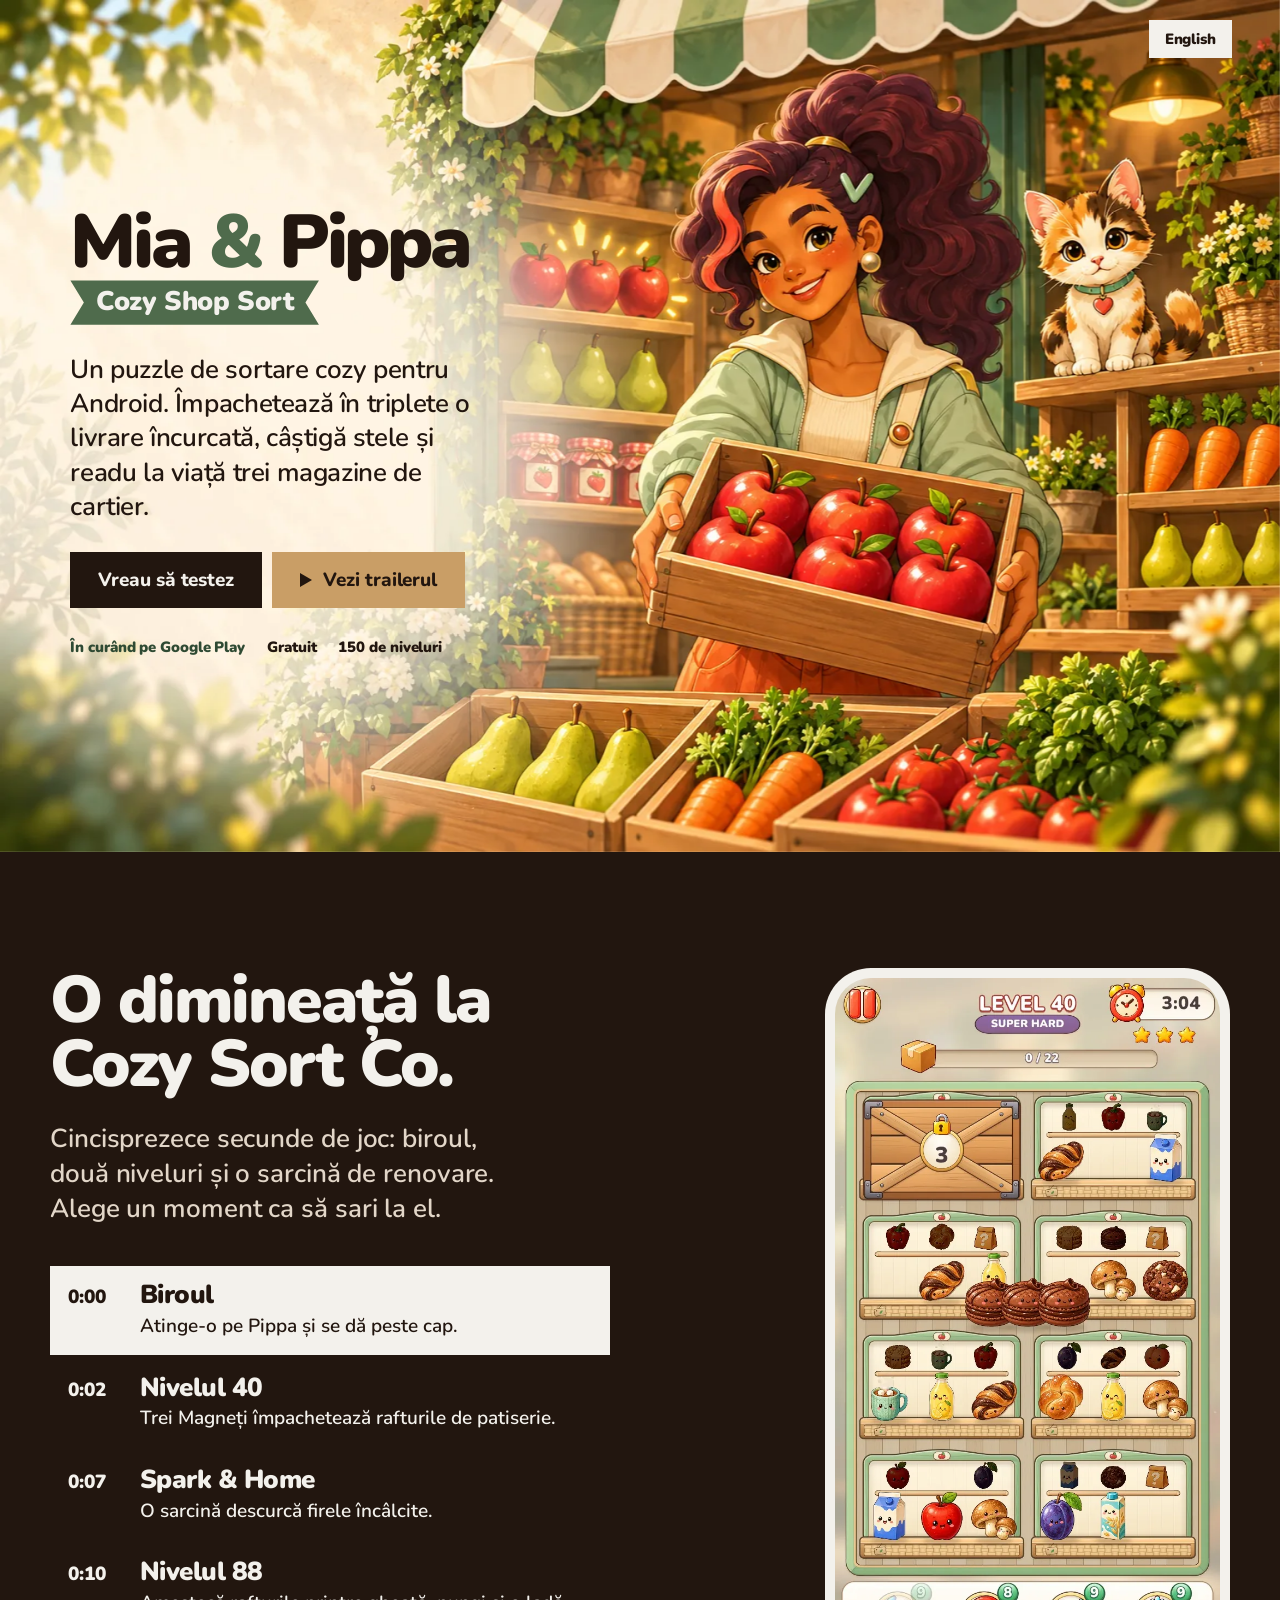
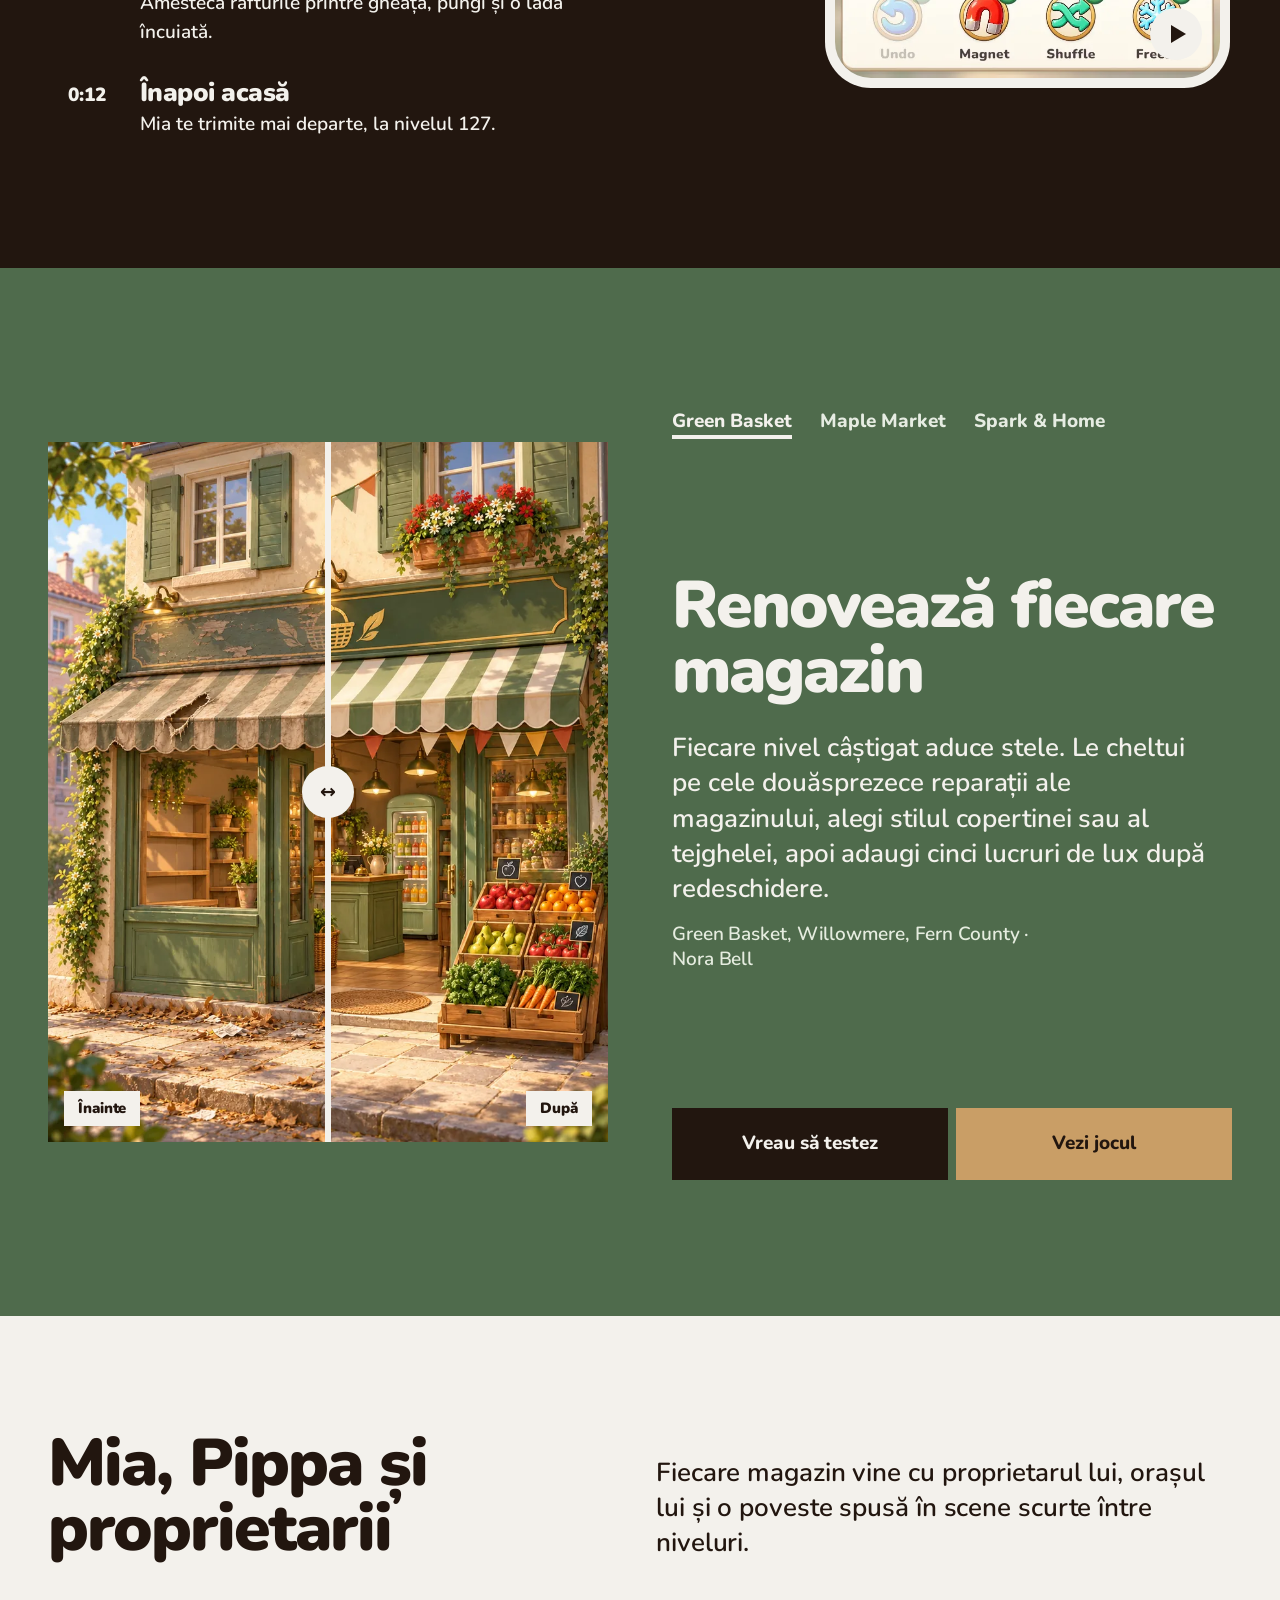
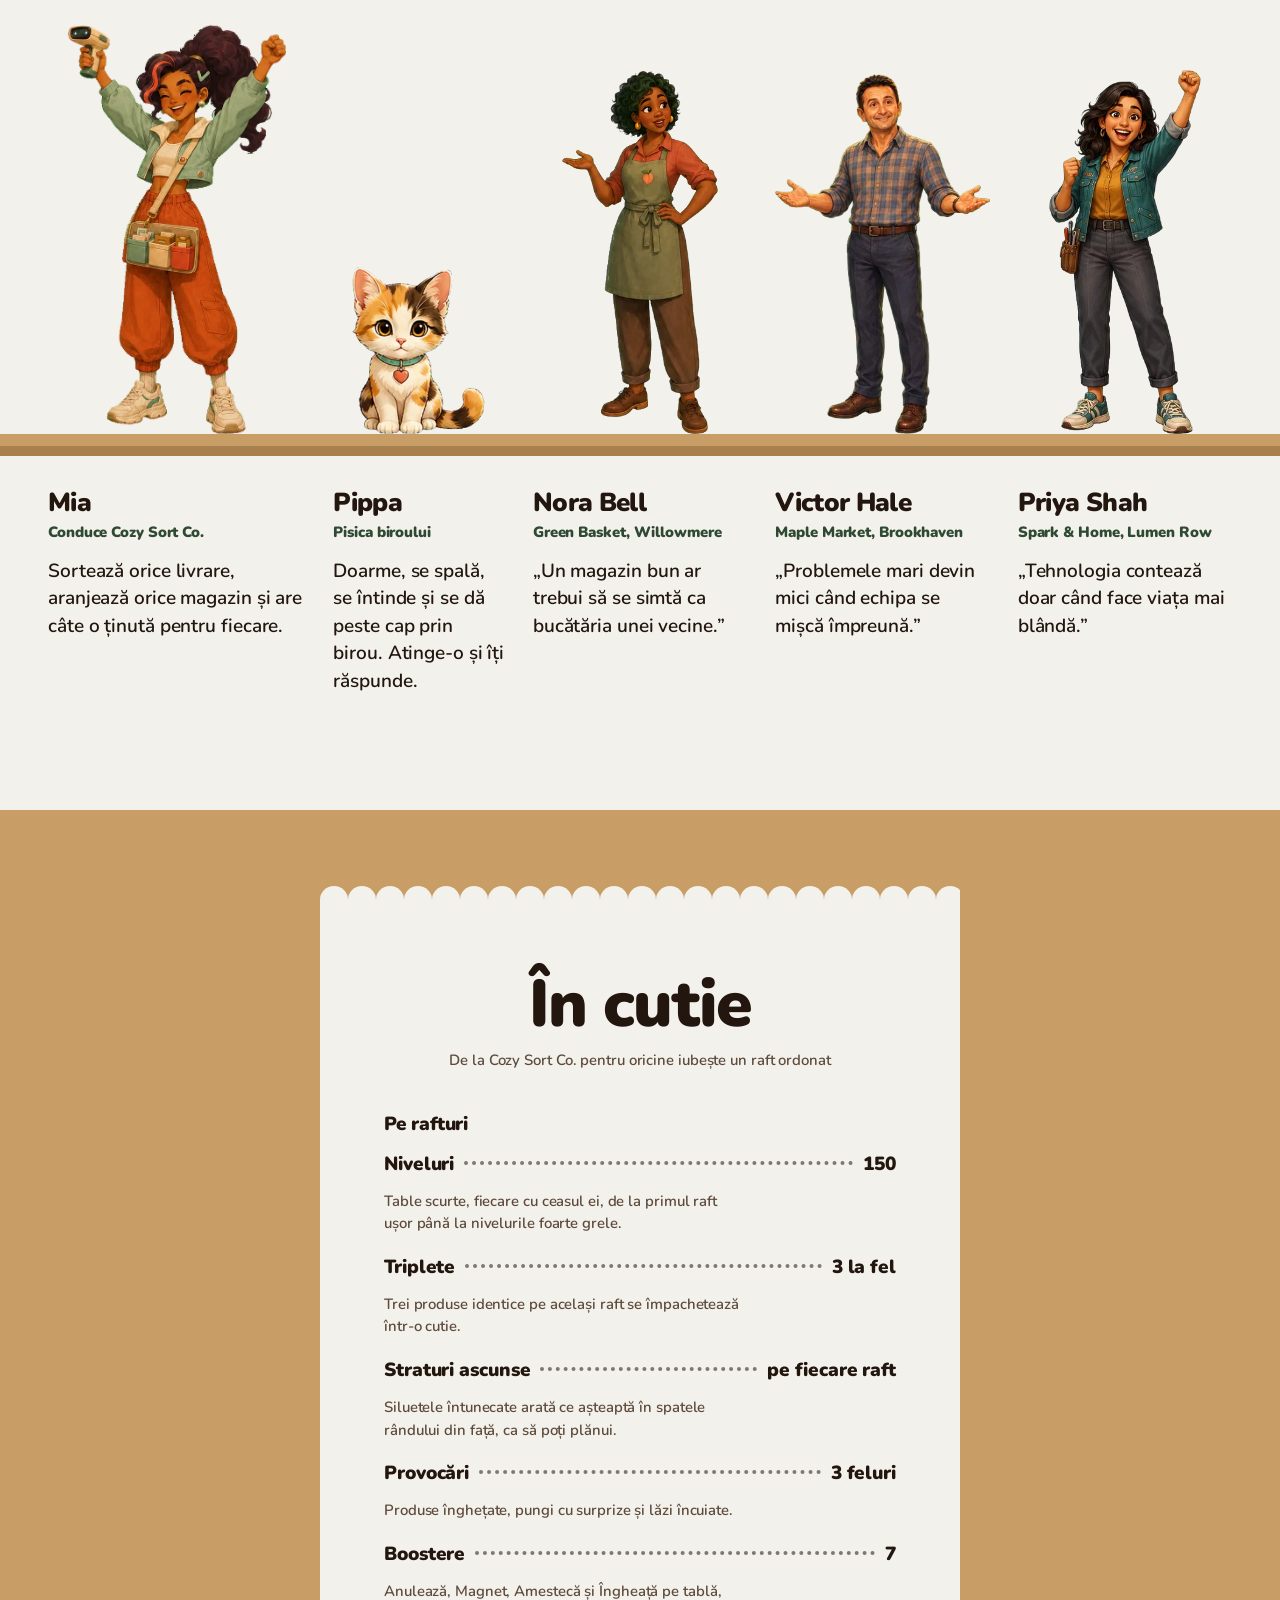
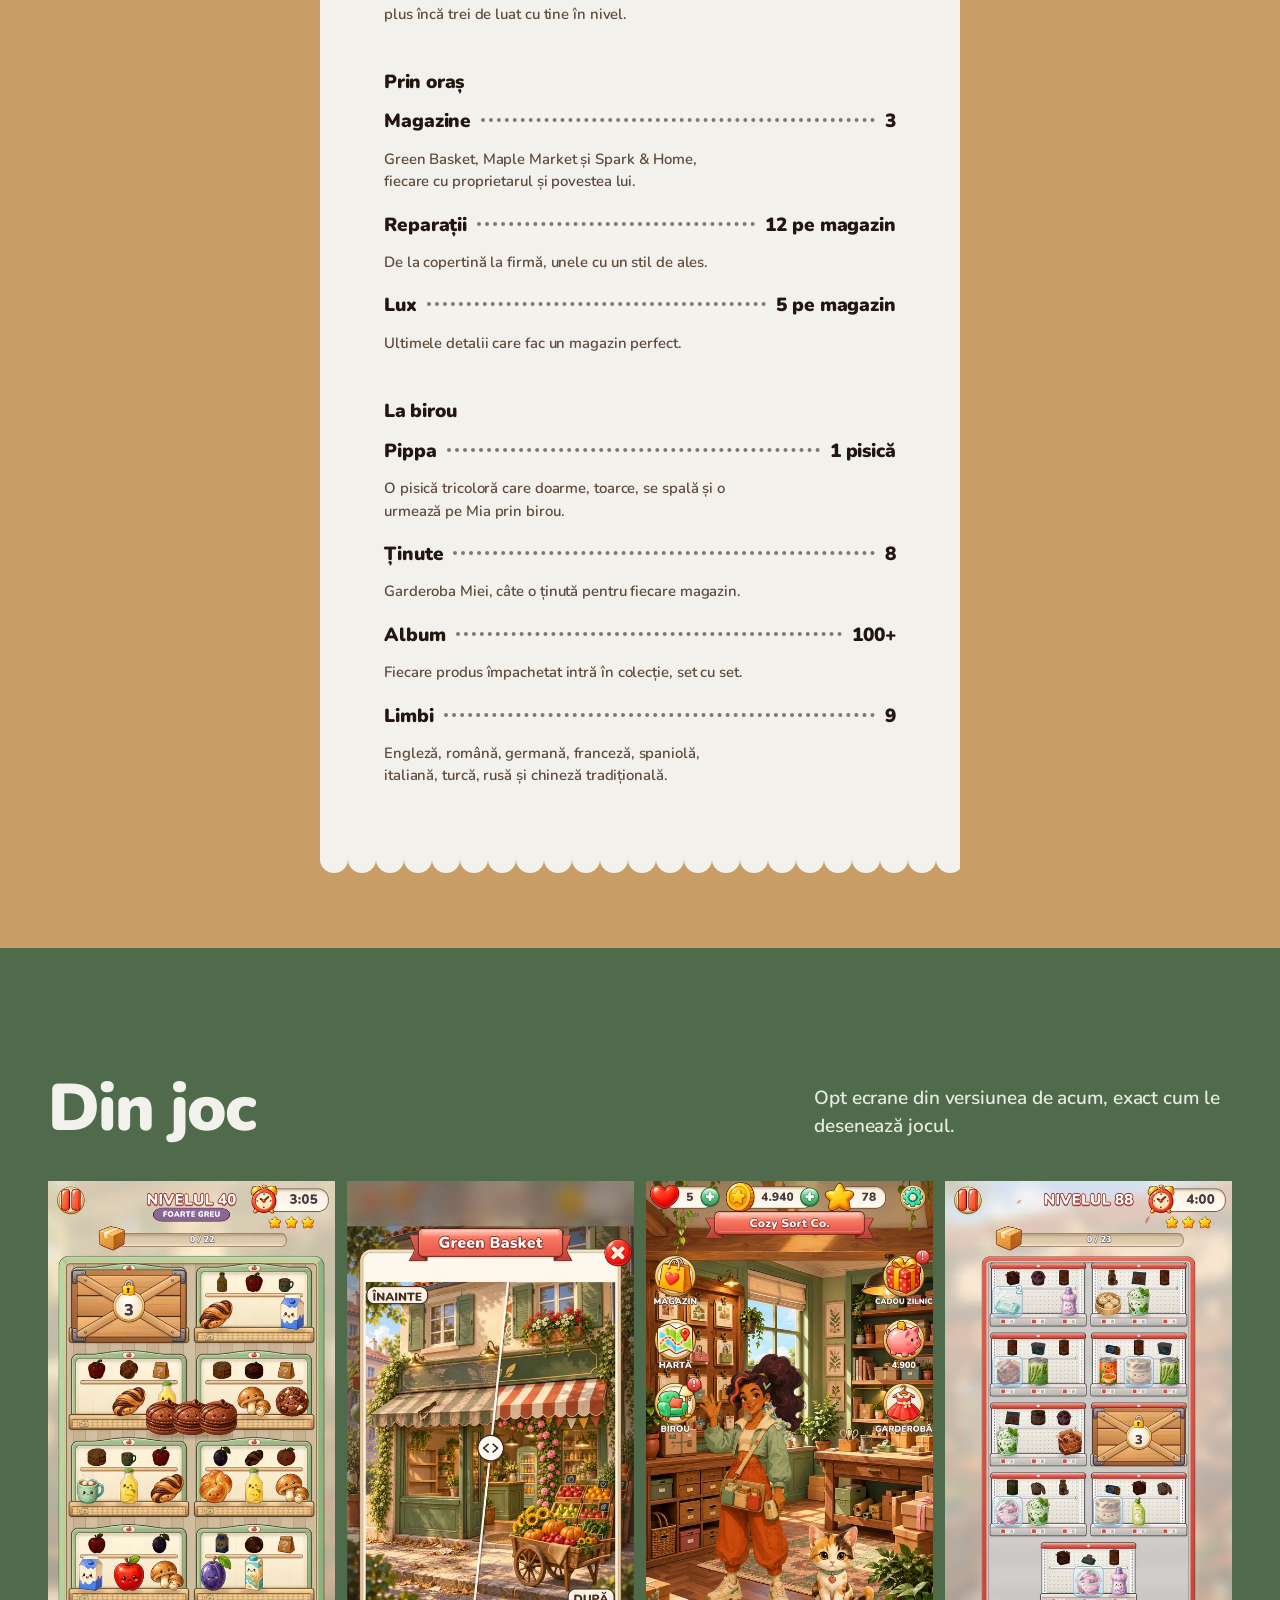
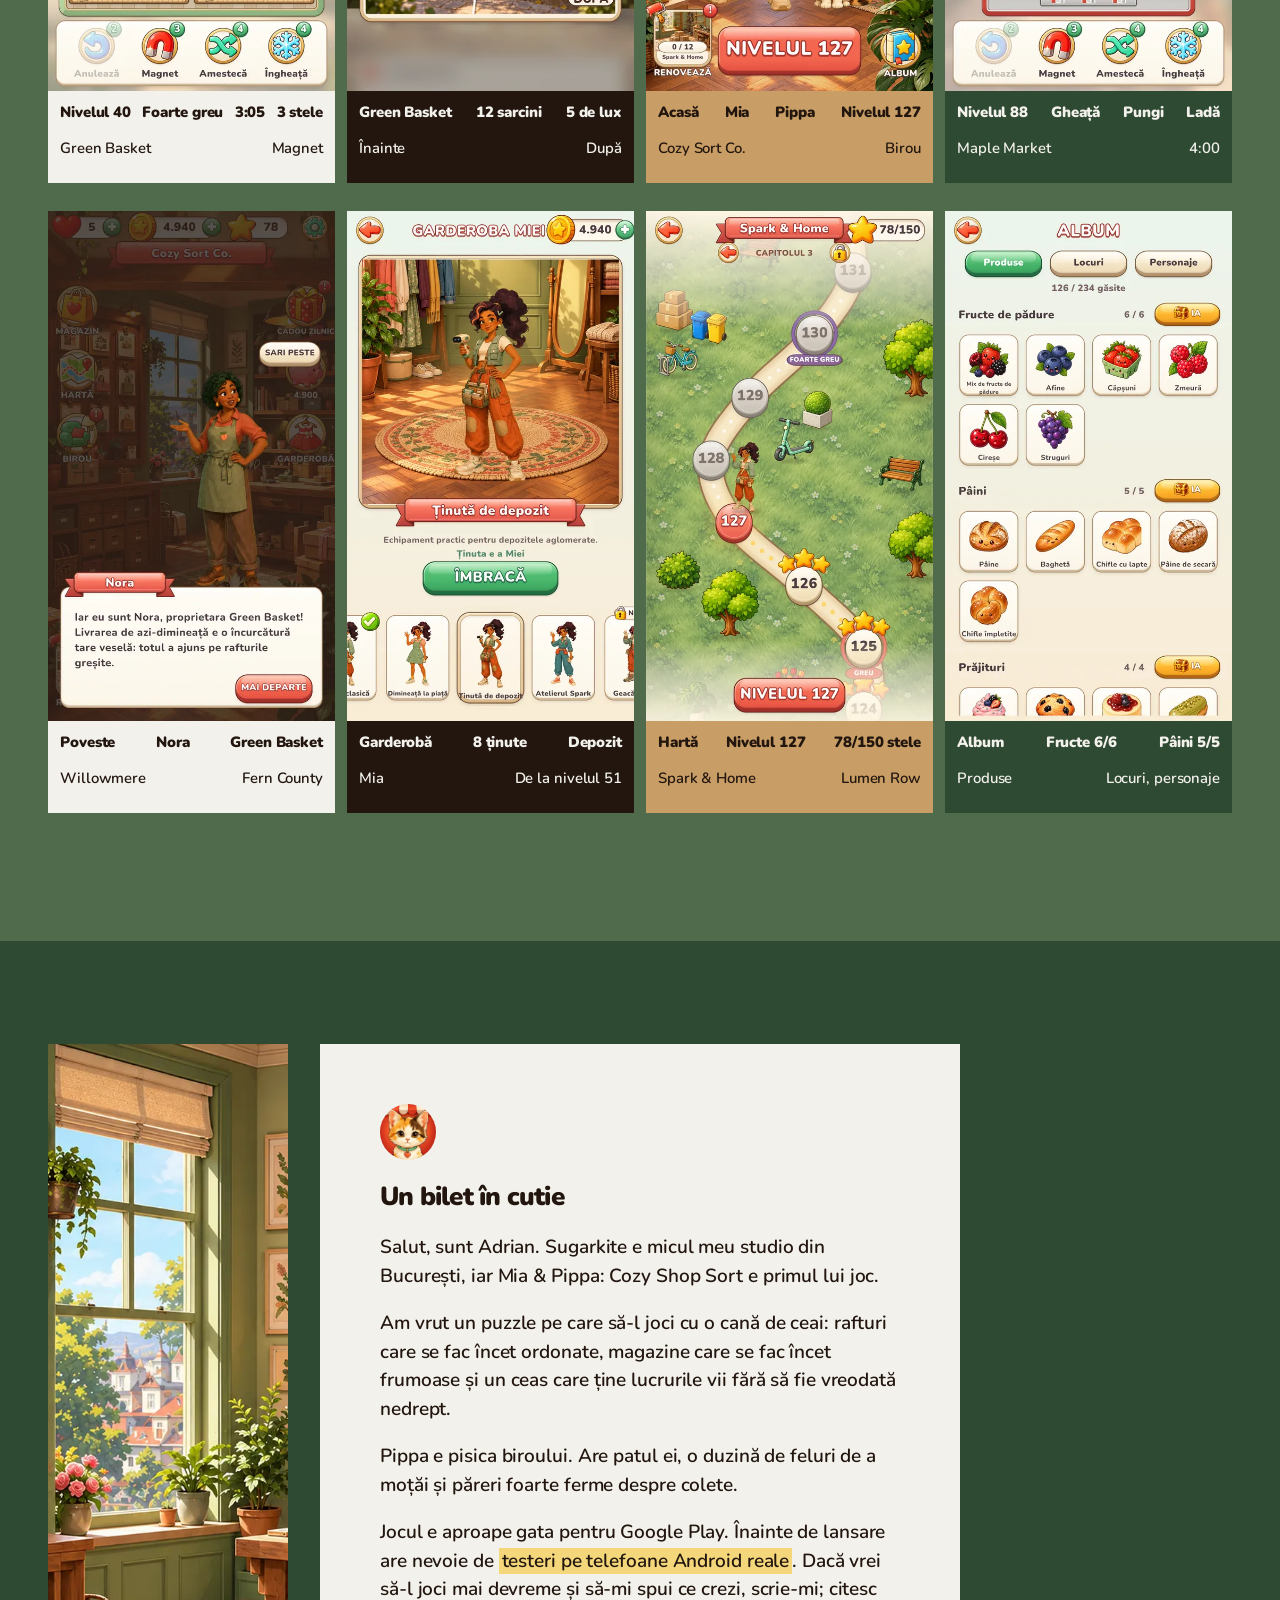
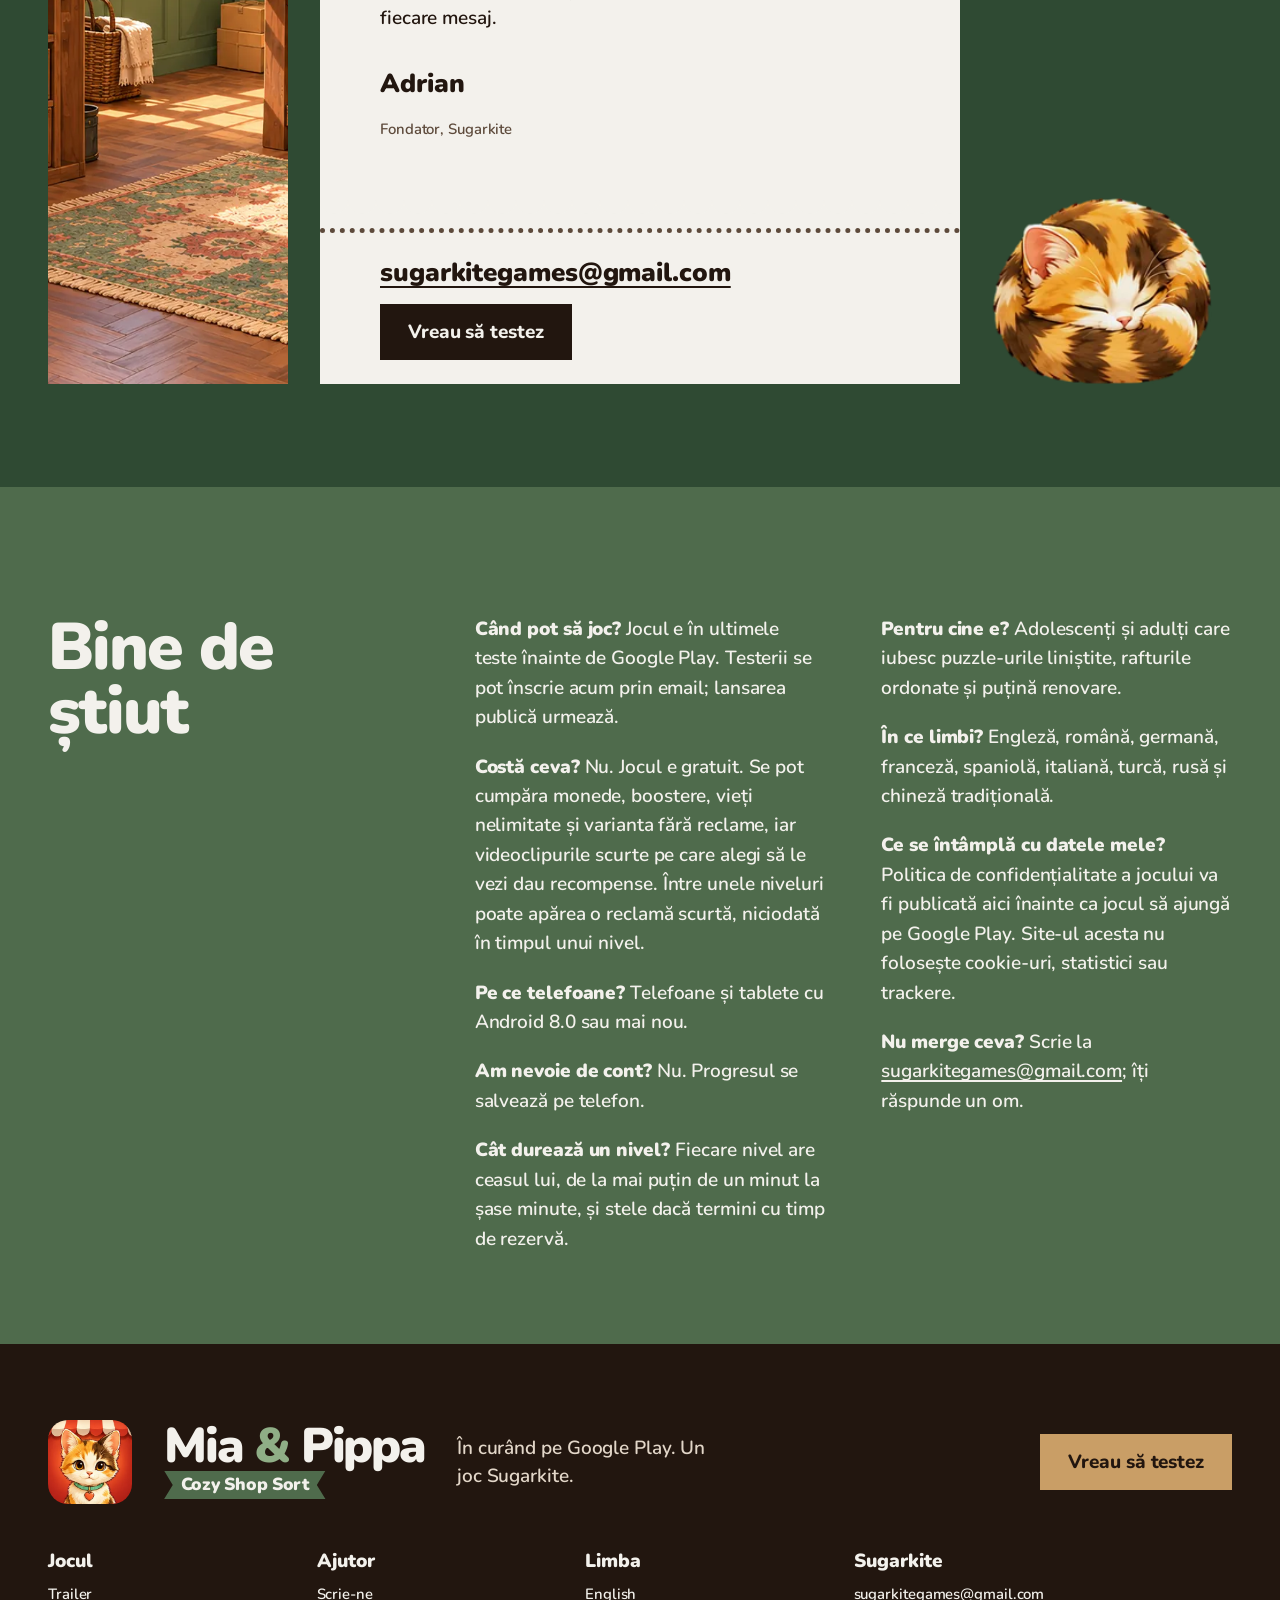
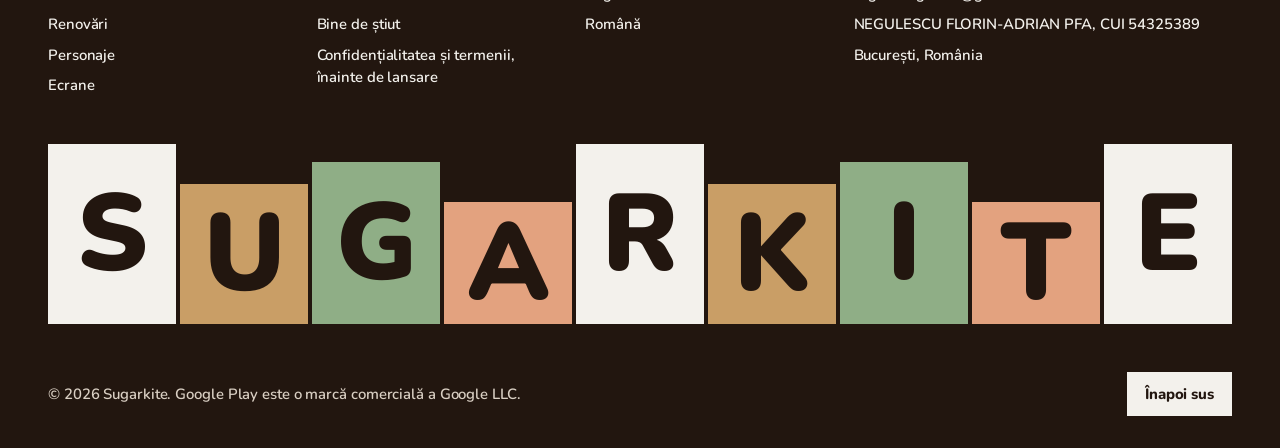
==== ro/index.html @ 9a8fc7c8 "Mia & Pippa: Cozy Shop Sort website: home page (EN, RO), trailer, cast" ====
<!doctype html>
<html lang="ro">
<head>
<meta charset="utf-8">
<meta name="viewport" content="width=device-width, initial-scale=1">
<title>Mia &amp; Pippa: Cozy Shop Sort — un puzzle de sortare cozy de la Sugarkite</title>
<meta name="description" content="Sortează o livrare încurcată în triplete și readu la viață magazinele mici de cartier, alături de Mia și pisica ei Pippa. Un puzzle de sortare cozy pentru Android, de la Sugarkite.">
<meta name="theme-color" content="#4f6b4c">
<meta property="og:title" content="Mia &amp; Pippa: Cozy Shop Sort">
<meta property="og:description" content="Un puzzle de sortare cozy pentru Android, de la Sugarkite. În curând pe Google Play.">
<link rel="icon" href="../img/favicon-48.png" type="image/png">
<link rel="apple-touch-icon" href="../img/apple-touch-icon.png">
<link rel="preload" href="../fonts/nunito-black.woff2" as="font" type="font/woff2" crossorigin>
<link rel="stylesheet" href="../home.css">
<link rel="alternate" hreflang="en" href="../index.html">
<link rel="alternate" hreflang="ro" href="index.html">
<script>document.documentElement.classList.add("js");</script>
</head>
<body>
<a class="skip-link" href="#main">Sari la conținut</a>

<nav class="bar" aria-label="Principal">
  <a class="bar-logo" href="#main"><img src="../img/icon-192.png" width="40" height="40" alt=""><span>Mia <span class="amp">&amp;</span> Pippa</span></a>
  <ul class="bar-links">
    <li><a href="#trailer-title">Trailer</a></li>
    <li><a href="#reno-title">Magazine</a></li>
    <li><a href="#cast-title">Personaje</a></li>
    <li><a href="#screens-title">Ecrane</a></li>
    <li><a href="../index.html" hreflang="en" lang="en">English</a></li>
  </ul>
  <a class="btn bar-cta" href="mailto:sugarkitegames@gmail.com?subject=Tester%20pentru%20Mia%20%26%20Pippa">Vreau să testez</a>
</nav>

<main id="main">
  <header class="hero">
    <picture class="hero-art"><source media="(min-width: 1101px)" srcset="../img/key-hero.webp"><img src="../img/key.webp" width="1536" height="1024" fetchpriority="high" alt="Mia ține o ladă cu mere roșii la Green Basket, iar pisica tricoloră Pippa stă pe un raft cu morcovi"></picture>
    <div class="hero-copy">
      <h1 class="logo" id="title"><span class="logo-name"><span class="w">Mia</span> <span class="w amp">&amp;</span> <span class="w">Pippa</span></span> <span class="logo-sub">Cozy Shop Sort</span></h1>
      <p class="hero-lead">Un puzzle de sortare cozy pentru Android. Împachetează în triplete o livrare încurcată, câștigă stele și readu la viață trei magazine de cartier.</p>
      <div class="hero-actions">
        <a class="btn" href="mailto:sugarkitegames@gmail.com?subject=Tester%20pentru%20Mia%20%26%20Pippa&amp;body=Salut!%20A%C8%99%20vrea%20s%C4%83%20testez%20Mia%20%26%20Pippa%3A%20Cozy%20Shop%20Sort%20%C3%AEnainte%20de%20lansare.%0A%0AAdresa%20contului%20Google%20de%20pe%20telefonul%20meu%20Android%3A%20%0ATelefonul%20meu%3A%20">Vreau să testez</a>
        <a class="btn quiet" href="#trailer-title"><span class="tri" aria-hidden="true"></span>Vezi trailerul</a>
      </div>
      <p class="hero-facts"><span>În curând pe Google Play</span><span>Gratuit</span><span>150 de niveluri</span></p>
    </div>
    <a class="hero-lang" href="../index.html" hreflang="en" lang="en">English</a>
  </header>

  <section class="trailer-ground" aria-labelledby="trailer-title">
    <div class="trailer">
      <div class="trailer-head" data-rise>
        <h2 id="trailer-title">O dimineață la Cozy Sort Co.</h2>
        <p class="trailer-lead">Cincisprezece secunde de joc: biroul, două niveluri și o sarcină de renovare. Alege un moment ca să sari la el.</p>
      </div>
      <ol class="chapters" data-rise>
        <li><button type="button" data-t="0"><span class="t">0:00</span><span class="c"><strong>Biroul</strong>Atinge-o pe Pippa și se dă peste cap.</span></button></li>
        <li><button type="button" data-t="2.5"><span class="t">0:02</span><span class="c"><strong>Nivelul 40</strong>Trei Magneți împachetează rafturile de patiserie.</span></button></li>
        <li><button type="button" data-t="7"><span class="t">0:07</span><span class="c"><strong>Spark &amp; Home</strong>O sarcină descurcă firele încâlcite.</span></button></li>
        <li><button type="button" data-t="10"><span class="t">0:10</span><span class="c"><strong>Nivelul 88</strong>Amestecă rafturile printre gheață, pungi și o ladă încuiată.</span></button></li>
        <li><button type="button" data-t="12.6"><span class="t">0:12</span><span class="c"><strong>Înapoi acasă</strong>Mia te trimite mai departe, la nivelul 127.</span></button></li>
      </ol>
      <div class="screen">
        <video src="../video/trailer.mp4" poster="../video/trailer-poster.webp" width="720" height="1280" muted loop playsinline controls preload="metadata" aria-label="Trailer de joc: Pippa în birou, nivelul 40 cu Magneți, o sarcină la Spark &amp; Home, nivelul 88 cu Amestecă și ecranul principal"></video>
        <button class="vid-toggle" type="button" data-play="Pornește trailerul" data-pause="Oprește trailerul" aria-label="Pornește trailerul" hidden><span aria-hidden="true"></span></button>
      </div>
    </div>
  </section>

  <section class="section" aria-labelledby="reno-title">
    <div class="frame reno" data-reno data-base="../">
      <div class="plate" style="--split:50%">
        <img class="after" src="../img/shops/green_basket_after.webp" width="864" height="1080" loading="lazy" alt="Green Basket renovat: o copertină verde în dungi, jardiniere cu flori, lăzi cu fructe și o bancă">
        <img class="before" src="../img/shops/green_basket_before.webp" width="864" height="1080" loading="lazy" alt="Green Basket înainte: o copertină ruptă, rafturi goale și lăzi stricate pe un trotuar plin de frunze">
        <span class="handle" aria-hidden="true"></span>
        <span class="tag b" aria-hidden="true">Înainte</span><span class="tag a" aria-hidden="true">După</span>
        <input type="range" min="0" max="100" value="50" aria-label="Înainte și după: trage ca să compari">
        <span class="knob" aria-hidden="true">&#8596;</span>
      </div>
      <div class="reno-text" data-rise>
        <div class="tabs" role="tablist" aria-label="Magazine">
          <button role="tab" aria-selected="true" tabindex="0" data-shop="green_basket" data-where="Willowmere, Fern County · Nora Bell" data-alt-before="Green Basket înainte: o copertină ruptă, rafturi goale și lăzi stricate pe un trotuar plin de frunze" data-alt-after="Green Basket renovat: o copertină verde în dungi, jardiniere cu flori, lăzi cu fructe și o bancă">Green Basket</button>
          <button role="tab" aria-selected="false" tabindex="-1" data-shop="maple_market" data-where="Brookhaven, Maple District · Victor Hale" data-alt-before="Maple Market înainte: o podea tocită, culoare goale și o firmă ponosită" data-alt-after="Maple Market renovat: culoare cu legume și fructe, o firmă cu frunză de arțar, ghirlande și flori">Maple Market</button>
          <button role="tab" aria-selected="false" tabindex="-1" data-shop="spark_home" data-where="Lumen Row, East Bellford · Priya Shah" data-alt-before="Spark &amp; Home înainte: un atelier gol, cu cutii pe jos" data-alt-after="Spark &amp; Home renovat: mese de demonstrație, rafturi cu gadgeturi, lumini și baloane">Spark &amp; Home</button>
        </div>
        <div class="reno-copy">
          <h2 id="reno-title">Renovează fiecare magazin</h2>
          <p>Fiecare nivel câștigat aduce stele. Le cheltui pe cele douăsprezece reparații ale magazinului, alegi stilul copertinei sau al tejghelei, apoi adaugi cinci lucruri de lux după redeschidere.</p>
          <p class="where"><span data-shop-name>Green Basket</span>, <span data-shop-where>Willowmere, Fern County · Nora Bell</span></p>
        </div>
        <div class="cells">
          <a class="btn" href="mailto:sugarkitegames@gmail.com?subject=Tester%20pentru%20Mia%20%26%20Pippa">Vreau să testez</a>
          <a class="btn quiet" href="#screens-title">Vezi jocul</a>
        </div>
      </div>
    </div>
  </section>

  <section class="cast-ground" aria-labelledby="cast-title">
    <div class="frame">
      <div class="cast-head" data-rise>
        <h2 id="cast-title">Mia, Pippa și proprietarii</h2>
        <p>Fiecare magazin vine cu proprietarul lui, orașul lui și o poveste spusă în scene scurte între niveluri.</p>
      </div>
      <ul class="cast">
        <li class="person mia">
          <div class="fig"><img src="../img/cast/mia.webp" width="499" height="935" loading="lazy" alt="Mia se bucură, cu un scaner de coduri de bare într-o mână"></div>
          <h3>Mia</h3>
          <p class="role">Conduce Cozy Sort Co.</p>
          <p>Sortează orice livrare, aranjează orice magazin și are câte o ținută pentru fiecare.</p>
        </li>
        <li class="person pippa">
          <div class="fig"><button class="pippa-pet" type="button" aria-label="Salut-o pe Pippa"><span class="pippa-sprite" role="img" aria-label="Pisicuța tricoloră Pippa, cu zgardă mentă, stă și clipește"></span></button></div>
          <h3>Pippa</h3>
          <p class="role">Pisica biroului</p>
          <p>Doarme, se spală, se întinde și se dă peste cap prin birou. Atinge-o și îți răspunde.</p>
        </li>
        <li class="person">
          <div class="fig"><img src="../img/cast/nora.webp" width="252" height="586" loading="lazy" alt="Nora, cu un șorț verde, cu o mână în șold"></div>
          <h3>Nora Bell</h3>
          <p class="role">Green Basket, Willowmere</p>
          <blockquote>Un magazin bun ar trebui să se simtă ca bucătăria unei vecine.</blockquote>
        </li>
        <li class="person">
          <div class="fig"><img src="../img/cast/victor.webp" width="330" height="554" loading="lazy" alt="Victor, în cămașă în carouri, cu brațele deschise a bun venit"></div>
          <h3>Victor Hale</h3>
          <p class="role">Maple Market, Brookhaven</p>
          <blockquote>Problemele mari devin mici când echipa se mișcă împreună.</blockquote>
        </li>
        <li class="person">
          <div class="fig"><img src="../img/cast/priya.webp" width="250" height="595" loading="lazy" alt="Priya, în geacă de blugi și cu o borsetă de scule, cu pumnul ridicat"></div>
          <h3>Priya Shah</h3>
          <p class="role">Spark &amp; Home, Lumen Row</p>
          <blockquote>Tehnologia contează doar când face viața mai blândă.</blockquote>
        </li>
      </ul>
    </div>
  </section>

  <section class="list-ground" aria-labelledby="list-title">
    <div class="packing" data-rise>
      <h2 id="list-title">În cutie</h2>
      <p class="to">De la Cozy Sort Co. pentru oricine iubește un raft ordonat</p>
      <div>
        <h3>Pe rafturi</h3>
        <dl>
          <div class="row"><dt>Niveluri</dt><span class="lead" aria-hidden="true"></span><span class="qty">150</span><dd>Table scurte, fiecare cu ceasul ei, de la primul raft ușor până la nivelurile foarte grele.</dd></div>
          <div class="row"><dt>Triplete</dt><span class="lead" aria-hidden="true"></span><span class="qty">3 la fel</span><dd>Trei produse identice pe același raft se împachetează într-o cutie.</dd></div>
          <div class="row"><dt>Straturi ascunse</dt><span class="lead" aria-hidden="true"></span><span class="qty">pe fiecare raft</span><dd>Siluetele întunecate arată ce așteaptă în spatele rândului din față, ca să poți plănui.</dd></div>
          <div class="row"><dt>Provocări</dt><span class="lead" aria-hidden="true"></span><span class="qty">3 feluri</span><dd>Produse înghețate, pungi cu surprize și lăzi încuiate.</dd></div>
          <div class="row"><dt>Boostere</dt><span class="lead" aria-hidden="true"></span><span class="qty">7</span><dd>Anulează, Magnet, Amestecă și Îngheață pe tablă, plus încă trei de luat cu tine în nivel.</dd></div>
        </dl>
      </div>
      <div>
        <h3>Prin oraș</h3>
        <dl>
          <div class="row"><dt>Magazine</dt><span class="lead" aria-hidden="true"></span><span class="qty">3</span><dd>Green Basket, Maple Market și Spark &amp; Home, fiecare cu proprietarul și povestea lui.</dd></div>
          <div class="row"><dt>Reparații</dt><span class="lead" aria-hidden="true"></span><span class="qty">12 pe magazin</span><dd>De la copertină la firmă, unele cu un stil de ales.</dd></div>
          <div class="row"><dt>Lux</dt><span class="lead" aria-hidden="true"></span><span class="qty">5 pe magazin</span><dd>Ultimele detalii care fac un magazin perfect.</dd></div>
        </dl>
      </div>
      <div>
        <h3>La birou</h3>
        <dl>
          <div class="row"><dt>Pippa</dt><span class="lead" aria-hidden="true"></span><span class="qty">1 pisică</span><dd>O pisică tricoloră care doarme, toarce, se spală și o urmează pe Mia prin birou.</dd></div>
          <div class="row"><dt>Ținute</dt><span class="lead" aria-hidden="true"></span><span class="qty">8</span><dd>Garderoba Miei, câte o ținută pentru fiecare magazin.</dd></div>
          <div class="row"><dt>Album</dt><span class="lead" aria-hidden="true"></span><span class="qty">100+</span><dd>Fiecare produs împachetat intră în colecție, set cu set.</dd></div>
          <div class="row"><dt>Limbi</dt><span class="lead" aria-hidden="true"></span><span class="qty">9</span><dd>Engleză, română, germană, franceză, spaniolă, italiană, turcă, rusă și chineză tradițională.</dd></div>
        </dl>
      </div>
    </div>
  </section>

  <section class="section" aria-labelledby="screens-title">
    <div class="frame">
      <div class="parcels-head" data-rise>
        <h2 id="screens-title">Din joc</h2>
        <p>Opt ecrane din versiunea de acum, exact cum le desenează jocul.</p>
      </div>
      <div class="parcels">
        <figure class="parcel"><img src="../img/screens/ro/1.webp" width="540" height="960" loading="lazy" alt="Rafturi de lemn pline de produse de patiserie, în timp ce trei macarons de ciocolată formează o tripletă"><figcaption class="label"><span class="r1"><span>Nivelul 40</span><span>Foarte greu</span><span>3:05</span><span>3 stele</span></span><span class="r2"><span>Green Basket</span><span>Magnet</span></span></figcaption></figure>
        <figure class="parcel"><img src="../img/screens/ro/2.webp" width="540" height="960" loading="lazy" alt="Green Basket, pe jumătate degradat și pe jumătate renovat, în fereastra tabloului din joc"><figcaption class="label"><span class="r1"><span>Green Basket</span><span>12 sarcini</span><span>5 de lux</span></span><span class="r2"><span>Înainte</span><span>După</span></span></figcaption></figure>
        <figure class="parcel"><img src="../img/screens/ro/3.webp" width="540" height="960" loading="lazy" alt="Mia face cu mâna în biroul Cozy Sort Co., iar pisica Pippa stă pe covor"><figcaption class="label"><span class="r1"><span>Acasă</span><span>Mia</span><span>Pippa</span><span>Nivelul 127</span></span><span class="r2"><span>Cozy Sort Co.</span><span>Birou</span></span></figcaption></figure>
        <figure class="parcel"><img src="../img/screens/ro/4.webp" width="540" height="960" loading="lazy" alt="Rafturi metalice cu produse înghețate, pungi cu surprize și o ladă de lemn încuiată"><figcaption class="label"><span class="r1"><span>Nivelul 88</span><span>Gheață</span><span>Pungi</span><span>Ladă</span></span><span class="r2"><span>Maple Market</span><span>4:00</span></span></figcaption></figure>
        <figure class="parcel"><img src="../img/screens/ro/5.webp" width="540" height="960" loading="lazy" alt="Nora, proprietara Green Basket, îi povestește Miei despre livrarea încurcată de dimineață"><figcaption class="label"><span class="r1"><span>Poveste</span><span>Nora</span><span>Green Basket</span></span><span class="r2"><span>Willowmere</span><span>Fern County</span></span></figcaption></figure>
        <figure class="parcel"><img src="../img/screens/ro/6.webp" width="540" height="960" loading="lazy" alt="Mia, cu vestă de lucru și pantaloni cargo, în camera cu garderoba, cu alte ținute dedesubt"><figcaption class="label"><span class="r1"><span>Garderobă</span><span>8 ținute</span><span>Depozit</span></span><span class="r2"><span>Mia</span><span>De la nivelul 51</span></span></figcaption></figure>
        <figure class="parcel"><img src="../img/screens/ro/7.webp" width="540" height="960" loading="lazy" alt="O potecă șerpuită cu niveluri numerotate printr-un parc, cu stele pe cele terminate"><figcaption class="label"><span class="r1"><span>Hartă</span><span>Nivelul 127</span><span>78/150 stele</span></span><span class="r2"><span>Spark &amp; Home</span><span>Lumen Row</span></span></figcaption></figure>
        <figure class="parcel"><img src="../img/screens/ro/8.webp" width="540" height="960" loading="lazy" alt="Un album de colecție cu fructe de pădure și pâini, fiecare set complet"><figcaption class="label"><span class="r1"><span>Album</span><span>Fructe 6/6</span><span>Pâini 5/5</span></span><span class="r2"><span>Produse</span><span>Locuri, personaje</span></span></figcaption></figure>
      </div>
    </div>
  </section>

  <section class="letter-ground" aria-labelledby="letter-title">
    <div class="letter-grid">
      <div class="letter-key"><img src="../img/room.webp" width="1080" height="1308" loading="lazy" alt="Biroul Cozy Sort Co.: rafturi de lemn cu colete și dosare, plante și o fereastră însorită"></div>
      <article class="letter" data-rise>
        <div class="letter-sheet">
          <img class="avatar" src="../img/icon.webp" width="256" height="256" alt="">
          <h2 id="letter-title">Un bilet în cutie</h2>
          <p>Salut, sunt Adrian. Sugarkite e micul meu studio din București, iar Mia &amp; Pippa: Cozy Shop Sort e primul lui joc.</p>
          <p>Am vrut un puzzle pe care să-l joci cu o cană de ceai: rafturi care se fac încet ordonate, magazine care se fac încet frumoase și un ceas care ține lucrurile vii fără să fie vreodată nedrept.</p>
          <p>Pippa e pisica biroului. Are patul ei, o duzină de feluri de a moțăi și păreri foarte ferme despre colete.</p>
          <p>Jocul e aproape gata pentru Google Play. Înainte de lansare are nevoie de <mark>testeri pe telefoane Android reale</mark>. Dacă vrei să-l joci mai devreme și să-mi spui ce crezi, scrie-mi; citesc fiecare mesaj.</p>
          <p class="sign">Adrian</p>
          <p class="role">Fondator, Sugarkite</p>
        </div>
        <div class="stub">
          <a class="mail" href="mailto:sugarkitegames@gmail.com">sugarkitegames@gmail.com</a>
          <a class="btn" href="mailto:sugarkitegames@gmail.com?subject=Tester%20pentru%20Mia%20%26%20Pippa">Vreau să testez</a>
        </div>
      </article>
      <img class="letter-pippa" src="../img/cast/pippa_sleep.webp" width="191" height="163" loading="lazy" alt="Pippa doarme ghemuită">
    </div>
  </section>

  <section class="section" aria-labelledby="know-title">
    <div class="frame know">
      <h2 id="know-title">Bine de știut</h2>
      <div class="answers">
        <p><strong>Când pot să joc?</strong> Jocul e în ultimele teste înainte de Google Play. Testerii se pot înscrie acum prin email; lansarea publică urmează.</p>
        <p><strong>Costă ceva?</strong> Nu. Jocul e gratuit. Se pot cumpăra monede, boostere, vieți nelimitate și varianta fără reclame, iar videoclipurile scurte pe care alegi să le vezi dau recompense. Între unele niveluri poate apărea o reclamă scurtă, niciodată în timpul unui nivel.</p>
        <p><strong>Pe ce telefoane?</strong> Telefoane și tablete cu Android 8.0 sau mai nou.</p>
        <p><strong>Am nevoie de cont?</strong> Nu. Progresul se salvează pe telefon.</p>
        <p><strong>Cât durează un nivel?</strong> Fiecare nivel are ceasul lui, de la mai puțin de un minut la șase minute, și stele dacă termini cu timp de rezervă.</p>
        <p><strong>Pentru cine e?</strong> Adolescenți și adulți care iubesc puzzle-urile liniștite, rafturile ordonate și puțină renovare.</p>
        <p><strong>În ce limbi?</strong> Engleză, română, germană, franceză, spaniolă, italiană, turcă, rusă și chineză tradițională.</p>
        <p><strong>Ce se întâmplă cu datele mele?</strong> Politica de confidențialitate a jocului va fi publicată aici înainte ca jocul să ajungă pe Google Play. Site-ul acesta nu folosește cookie-uri, statistici sau trackere.</p>
        <p><strong>Nu merge ceva?</strong> Scrie la <a href="mailto:sugarkitegames@gmail.com?subject=Suport">sugarkitegames@gmail.com</a>; îți răspunde un om.</p>
      </div>
    </div>
  </section>
</main>

<footer class="foot" aria-labelledby="foot-title">
  <div class="frame">
    <div class="foot-game">
      <img class="foot-icon" src="../img/icon.webp" width="256" height="256" loading="lazy" alt="">
      <p class="logo small"><span class="logo-name">Mia <span class="amp">&amp;</span> Pippa</span> <span class="logo-sub">Cozy Shop Sort</span></p>
      <p class="foot-tag">În curând pe Google Play. Un joc Sugarkite.</p>
      <a class="btn quiet" href="mailto:sugarkitegames@gmail.com?subject=Tester%20pentru%20Mia%20%26%20Pippa">Vreau să testez</a>
    </div>
    <div class="foot-cols">
      <div><h3>Jocul</h3><ul><li><a href="#trailer-title">Trailer</a></li><li><a href="#reno-title">Renovări</a></li><li><a href="#cast-title">Personaje</a></li><li><a href="#screens-title">Ecrane</a></li></ul></div>
      <div><h3>Ajutor</h3><ul><li><a href="mailto:sugarkitegames@gmail.com?subject=Suport">Scrie-ne</a></li><li><a href="#know-title">Bine de știut</a></li><li>Confidențialitatea și termenii, înainte de lansare</li></ul></div>
      <div><h3>Limba</h3><ul><li><a href="../index.html" hreflang="en" lang="en">English</a></li><li><a href="index.html" aria-current="page">Română</a></li></ul></div>
      <div><h3>Sugarkite</h3><ul><li><a href="mailto:sugarkitegames@gmail.com">sugarkitegames@gmail.com</a></li><li>NEGULESCU FLORIN-ADRIAN PFA, CUI 54325389</li><li>București, România</li></ul></div>
    </div>
    <h2 id="foot-title" class="mark" aria-label="Sugarkite"><span>S</span><span>U</span><span>G</span><span>A</span><span>R</span><span>K</span><span>I</span><span>T</span><span>E</span></h2>
    <div class="foot-last">
      <p>&copy; 2026 Sugarkite. Google Play este o marcă comercială a Google LLC.</p>
      <a class="btn" href="#main">Înapoi sus</a>
    </div>
  </div>
</footer>
<script src="../home.js" defer></script>
</body>
</html>
---- home.css ----
/* Sugarkite / Mia & Pippa: Cozy Shop Sort — the home page.
   The key art opens the page with the game's logo; then the trailer, the shops, the cast on their shelf, and
   Cozy Sort Co.'s delivery: the packing list, the parcels with their labels, the letter in the box.
   Flat fills, shaped edges, no lines, gradients or shadows at rest. */

@font-face { font-family: "Nunito"; src: url("fonts/nunito-semibold.woff2") format("woff2"); font-weight: 600; font-display: swap; }
@font-face { font-family: "Nunito"; src: url("fonts/nunito-extrabold.woff2") format("woff2"); font-weight: 800; font-display: swap; }
@font-face { font-family: "Nunito"; src: url("fonts/nunito-black.woff2") format("woff2"); font-weight: 900; font-display: swap; }

:root {
  --bg: #4f6b4c;          /* Green Basket's sage shop front */
  --paper: #f3f1ec;       /* the delivery note */
  --kraft: #c99e66;       /* the parcel */
  --plank: #a8804f;       /* the shelf's front edge */
  --ink: #22160f;
  --ink-soft: #33241a;
  --muted: #5d4a3b;
  --leaf: #2f4a33;
  --awning: #4f6b4c;      /* the title ribbon: the green of Green Basket's awning */
  --sun: #f1e4c9;         /* the key art's morning wall */
  --on-bg: #f3f1ec;
  --on-ink-soft: #e2d6c8;
  --accent: #22160f;
  --accent-ink: #f3f1ec;

  --step-small: clamp(0.875rem, 0.85rem + 0.1vw, 0.9375rem);
  --step-body: clamp(1.0625rem, 1rem + 0.25vw, 1.1875rem);
  --step-lead: clamp(1.25rem, 1.1rem + 0.7vw, 1.625rem);
  --step-head: clamp(2.25rem, 1.4rem + 3.4vw, 4.25rem);
  --step-display: clamp(3rem, 1.2rem + 7vw, 7.5rem);
  --step-logo: clamp(3.25rem, 1rem + 4.6vw, 6rem);

  --margin: clamp(16px, 4vw, 48px);
  --gap-section: clamp(96px, 10vw, 150px);
  --ease-out: cubic-bezier(0.22, 1, 0.36, 1);
  --dur: 640ms;
}

*, *::before, *::after { box-sizing: border-box; }
html { -webkit-text-size-adjust: 100%; }
body {
  margin: 0;
  background: var(--bg);
  color: var(--on-bg);
  font: 600 var(--step-body)/1.5 "Nunito", system-ui, sans-serif;
  letter-spacing: -0.005em;
}
img { display: block; max-width: 100%; height: auto; }
a { color: inherit; text-underline-offset: 0.18em; text-decoration-thickness: 2px; }
a:hover { text-decoration-thickness: 3px; }
:focus-visible { outline: 3px solid #f3c74b; outline-offset: 3px; }
.skip-link { position: absolute; left: var(--margin); top: -100px; background: var(--paper); color: var(--ink); padding: 10px 16px; z-index: 60; }
.skip-link:focus { top: 12px; }
h1, h2, h3 { font-weight: 900; letter-spacing: -0.03em; line-height: 0.98; margin: 0; }
p { margin: 0; }

/* buttons: square-cornered solid blocks, decided once */
.btn {
  display: inline-flex; align-items: center; justify-content: center; gap: 0.6em;
  min-height: 56px; padding: 0 28px;
  background: var(--accent); color: var(--accent-ink);
  font: 800 var(--step-body)/1 "Nunito", sans-serif; text-decoration: none;
  border: 0; border-radius: 0; cursor: pointer;
  transition: transform 160ms var(--ease-out), background-color 160ms;
}
.btn:hover { background: #3a271c; }
.btn:active { transform: translateY(2px) scale(0.98); }
.btn.quiet { background: var(--kraft); color: var(--ink); }
.btn.quiet:hover { background: #d6ad77; }
.tri { width: 0; height: 0; border-left: 12px solid currentColor; border-top: 7px solid transparent; border-bottom: 7px solid transparent; }

/* ---------- the logo: the name in ink, the subtitle on a terracotta ribbon ---------- */
.logo { display: grid; justify-items: start; gap: 0.16em; margin: 0; font-weight: 900; }
.logo-name { font-size: var(--step-logo); line-height: 0.86; letter-spacing: -0.045em; color: var(--ink); white-space: nowrap; }
.logo .amp { color: var(--awning); }
.logo-sub {
  display: inline-block; font-size: calc(var(--step-logo) * 0.36); line-height: 1; letter-spacing: -0.015em;
  color: var(--paper); background: var(--awning); padding: 0.3em 0.95em 0.34em; white-space: nowrap;
  /* a ribbon with swallowtail ends, like the game's coral labels */
  clip-path: polygon(0 0, 100% 0, calc(100% - 0.5em) 50%, 100% 100%, 0 100%, 0.5em 50%);
}

/* ---------- the top bar, once the key art has scrolled away ---------- */
.bar { position: relative; z-index: 40; display: flex; align-items: center; gap: 28px; padding: 10px var(--margin); background: var(--paper); color: var(--ink); }
.js .bar { position: fixed; top: 0; left: 0; right: 0; transform: translateY(-105%); transition: transform 420ms var(--ease-out); }
.js .bar.show, .js .bar:focus-within { transform: none; }
.bar-logo { display: flex; align-items: center; gap: 12px; font-weight: 900; font-size: 1.375rem; letter-spacing: -0.035em; text-decoration: none; white-space: nowrap; }
.bar-logo .amp { color: var(--awning); }
.bar-logo img { width: 40px; height: 40px; border-radius: 10px; }
.bar-links { list-style: none; display: flex; gap: 28px; margin: 0 0 0 auto; padding: 0; font-weight: 800; }
.bar-links a { text-decoration: none; }
.bar-links a:hover { text-decoration: underline; }
.bar-cta { min-height: 44px; padding: 0 18px; font-size: var(--step-small); }

/* ---------- hero: the key art, full bleed, with the logo on its calm left third ---------- */
.hero { position: relative; height: min(100svh, 66.6vw); min-height: 620px; overflow: hidden; background: var(--sun); color: var(--ink); }
.hero-art { position: absolute; inset: 0; display: block; }
.hero-art img { width: 100%; height: 100%; object-fit: cover; object-position: 60% 32%; }
.hero-copy {
  position: relative; z-index: 1; height: 100%;
  width: min(34vw, 620px); margin-left: clamp(24px, 5.5vw, 104px);
  display: flex; flex-direction: column; justify-content: center; gap: 28px; padding: 72px 0 56px;
}
.hero-lead { font-size: var(--step-lead); line-height: 1.32; letter-spacing: -0.015em; max-width: 26ch; }
.hero-actions { display: flex; flex-wrap: wrap; gap: 10px; }
.hero-facts { display: flex; flex-wrap: wrap; gap: 4px 22px; font-weight: 900; font-size: var(--step-small); }
.hero-facts span:first-child { color: var(--leaf); }
.hero-lang { position: absolute; z-index: 2; top: 20px; right: var(--margin); padding: 8px 16px; background: var(--paper); color: var(--ink); font-weight: 900; font-size: var(--step-small); text-decoration: none; }
.hero-lang:hover { text-decoration: underline; }

/* ---------- the trailer: a dark room with the phone screen lit ---------- */
.trailer-ground { background: var(--ink); color: var(--paper); padding: clamp(80px, 9vw, 140px) var(--margin); position: relative; z-index: 2; }
.trailer {
  max-width: 1180px; margin: 0 auto; display: grid;
  grid-template-columns: minmax(0, 1fr) auto; grid-template-areas: "head screen" "chapters screen";
  column-gap: clamp(40px, 7vw, 120px); row-gap: 40px; align-items: start;
}
.trailer-head { grid-area: head; align-self: end; }
.trailer-head h2 { font-size: var(--step-head); max-width: 12ch; }
.trailer-lead { margin-top: 24px; font-size: var(--step-lead); line-height: 1.35; max-width: 30ch; color: var(--on-ink-soft); }
.chapters { grid-area: chapters; list-style: none; margin: 0; padding: 0; display: grid; gap: 4px; max-width: 560px; }
.chapters button {
  width: 100%; display: grid; grid-template-columns: 56px 1fr; gap: 16px; align-items: baseline;
  padding: 14px 18px; background: none; border: 0; color: inherit; font: inherit; text-align: left; cursor: pointer;
  transition: background-color 200ms, color 200ms;
}
.chapters button:hover { background: var(--ink-soft); }
.chapters button[aria-current="true"] { background: var(--paper); color: var(--ink); }
.chapters .t { font-weight: 900; font-variant-numeric: tabular-nums; }
.chapters strong { display: block; font-weight: 900; font-size: var(--step-lead); line-height: 1.15; letter-spacing: -0.02em; margin-bottom: 2px; }
.screen { grid-area: screen; position: relative; height: min(80svh, 780px); min-height: 520px; aspect-ratio: 9 / 16; background: var(--paper); padding: 10px; border-radius: 46px; }
.screen video { width: 100%; height: 100%; object-fit: cover; border-radius: 36px; background: var(--ink-soft); }
.vid-toggle { position: absolute; right: 28px; bottom: 28px; width: 52px; height: 52px; border: 0; border-radius: 50%; background: var(--paper); color: var(--ink); cursor: pointer; display: grid; place-items: center; transition: transform 160ms var(--ease-out); }
.vid-toggle:hover { transform: scale(1.08); }
.vid-toggle span { width: 0; height: 0; border-left: 15px solid currentColor; border-top: 9px solid transparent; border-bottom: 9px solid transparent; margin-left: 4px; }
.vid-toggle.playing span { width: 16px; height: 18px; margin: 0; border: 0 solid currentColor; border-width: 0 5px; }

/* ---------- shared section frame ---------- */
.section { padding: 0 var(--margin); margin-top: var(--gap-section); position: relative; z-index: 2; }
.frame { max-width: 1280px; margin: 0 auto; }
.section h2 { font-size: var(--step-head); }

/* ---------- the renovation viewer (the live thing) ---------- */
.reno { display: grid; grid-template-columns: 1fr 1fr; gap: clamp(32px, 5vw, 80px); align-items: center; min-height: 88svh; }
.plate { position: relative; aspect-ratio: 4 / 5; overflow: hidden; background: var(--leaf); touch-action: pan-y; }
.plate img { position: absolute; inset: 0; width: 100%; height: 100%; object-fit: cover; }
.plate .before { clip-path: inset(0 calc(100% - var(--split, 50%)) 0 0); }
.plate .handle { position: absolute; top: 0; bottom: 0; left: var(--split, 50%); width: 6px; margin-left: -3px; background: var(--paper); pointer-events: none; }
.plate .knob { position: absolute; top: 50%; left: var(--split, 50%); width: 52px; height: 52px; margin: -26px 0 0 -26px; border-radius: 50%; background: var(--paper); color: var(--ink); display: grid; place-items: center; font-weight: 900; font-size: var(--step-body); pointer-events: none; transition: transform 160ms var(--ease-out); }
.plate:hover .knob { transform: scale(1.08); }
.plate .tag { position: absolute; bottom: 16px; padding: 6px 14px; background: var(--paper); color: var(--ink); font-weight: 900; font-size: var(--step-small); }
.plate .tag.b { left: 16px; } .plate .tag.a { right: 16px; }
.plate input[type="range"] { position: absolute; inset: 0; width: 100%; height: 100%; opacity: 0; cursor: ew-resize; margin: 0; }
.plate input[type="range"]:focus-visible + .knob { outline: 3px solid #f3c74b; outline-offset: 3px; }
.reno-text { display: flex; flex-direction: column; gap: 40px; justify-content: space-between; min-height: 100%; padding: 8px 0; }
.tabs { display: flex; flex-wrap: wrap; gap: 8px 28px; }
.tabs button { background: none; border: 0; padding: 6px 0; font: 800 var(--step-body)/1.2 "Nunito", sans-serif; color: #e6ece2; cursor: pointer; transition: color 160ms, transform 160ms var(--ease-out); }
.tabs button:hover { color: var(--on-bg); transform: translateY(-1px); }
.tabs button[aria-selected="true"] { color: var(--on-bg); text-decoration: underline; text-decoration-thickness: 4px; text-underline-offset: 8px; }
.reno-copy p { margin-top: 28px; max-width: 34ch; font-size: var(--step-lead); line-height: 1.35; }
.reno-copy .where { margin-top: 16px; font-size: var(--step-body); color: #e5ecdf; }
.cells { display: grid; grid-template-columns: 1fr 1fr; gap: 8px; }
.cells .btn { min-height: 72px; width: 100%; }

/* ---------- the cast, standing on one long shop shelf ---------- */
.cast-ground { background: var(--paper); color: var(--ink); padding: clamp(80px, 9vw, 140px) var(--margin); margin-top: var(--gap-section); position: relative; z-index: 2; overflow-x: clip; }
.cast-head { display: flex; justify-content: space-between; align-items: end; gap: 24px; margin-bottom: clamp(32px, 4vw, 56px); }
.cast-head h2 { font-size: var(--step-head); max-width: 13ch; }
.cast-head p { max-width: 36ch; font-size: var(--step-lead); line-height: 1.35; }
.cast { --fig-h: clamp(300px, 33vw, 460px); list-style: none; margin: 0; padding: 0; display: grid; grid-template-columns: 1.2fr 0.8fr 1fr 1fr 1fr; gap: 0 clamp(12px, 2.2vw, 36px); position: relative; }
.cast::before { content: ""; position: absolute; left: 50%; width: 100vw; margin-left: -50vw; top: var(--fig-h); height: 22px; background: var(--kraft); border-bottom: 10px solid var(--plank); }
.person { display: flex; flex-direction: column; }
.person .fig { height: var(--fig-h); display: flex; align-items: flex-end; justify-content: center; }
.person .fig img { width: auto; max-width: 100%; max-height: calc(var(--fig-h) * var(--s, 0.86)); transform-origin: 50% 100%; transition: transform 320ms var(--ease-out); }
.person:hover .fig img { transform: translateY(-6px); }
.person.mia { --s: 0.97; }
.person h3 { margin-top: 56px; font-size: var(--step-lead); letter-spacing: -0.025em; }
.person .role { margin: 6px 0 14px; font-weight: 900; font-size: var(--step-small); color: var(--leaf); }
.person p:not(.role), .person blockquote { margin: 0; font-size: var(--step-body); line-height: 1.45; max-width: 26ch; }
.person blockquote::before { content: "\201C"; }
.person blockquote::after { content: "\201D"; }
.person blockquote:lang(ro)::before { content: "\201E"; }
.pippa-pet { display: block; padding: 0; background: none; border: 0; cursor: pointer; }
.pippa-sprite { display: block; height: calc(var(--fig-h) * 0.4); aspect-ratio: 223 / 283; background: no-repeat 0 0 / 2500% 100%; transition: transform 200ms var(--ease-out); transform-origin: 50% 100%; }
html:not(.js) .pippa-sprite, .pippa-sprite.ready { background-image: url("img/cast/pippa_idle.webp"); }
.pippa-sprite.meow { background: url("img/cast/pippa_meow.webp") 50% 100% / contain no-repeat; }
.pippa-pet:hover .pippa-sprite { transform: scale(1.05); }
.pippa-pet:active .pippa-sprite { transform: scale(0.97); }

/* ---------- the packing list ---------- */
.list-ground { background: var(--kraft); padding: clamp(72px, 7vw, 110px) var(--margin); position: relative; z-index: 2; }
.packing {
  max-width: 640px; margin: 0 auto; background: var(--paper); color: var(--ink);
  padding: clamp(48px, 6vw, 72px) clamp(24px, 5vw, 64px);
  position: relative;
}
/* scalloped top and bottom edges: paper-coloured half circles on the sheet's edges */
.packing::before, .packing::after, .letter-sheet::after {
  content: ""; position: absolute; left: 0; right: 0; height: 14px;
  background: url("data:image/svg+xml,%3Csvg xmlns='http://www.w3.org/2000/svg' width='28' height='14'%3E%3Ccircle cx='14' cy='14' r='14' fill='%23f3f1ec'/%3E%3C/svg%3E") repeat-x;
}
.packing::before { top: -14px; }
.packing::after, .letter-sheet::after { bottom: -14px; transform: scaleY(-1); }
.packing h2 { text-align: center; font-size: var(--step-head); margin-bottom: 12px; }
.packing .to { text-align: center; color: var(--muted); font-size: var(--step-small); margin-bottom: 44px; }
.packing h3 { font-size: var(--step-body); letter-spacing: -0.01em; margin: 0 0 16px; }
.packing .to + div h3 { margin-top: 0; }
.packing div + div h3 { margin-top: 48px; }
.packing dl { margin: 0; display: grid; gap: 18px; }
.packing .row { display: grid; grid-template-columns: auto 1fr auto; align-items: baseline; gap: 10px; }
.packing dt { font-weight: 900; font-size: var(--step-body); }
.packing .lead { border-bottom: 4px dotted var(--ink); transform: translateY(-5px); opacity: 0.55; }
.packing .qty { font-weight: 900; font-variant-numeric: tabular-nums; }
.packing dd { grid-column: 1 / -1; margin: 2px 0 0; color: var(--muted); font-size: var(--step-small); max-width: 40ch; }

/* ---------- the parcels: screens with shipping labels ---------- */
.parcels-head { display: flex; justify-content: space-between; align-items: end; gap: 24px; margin-bottom: 40px; }
.parcels-head p { max-width: 38ch; color: #e5ecdf; }
.parcels { display: grid; grid-template-columns: repeat(4, 1fr); gap: 12px; row-gap: 28px; }
.parcel { margin: 0; }
.parcel img { width: 100%; aspect-ratio: 9 / 16; object-fit: cover; background: var(--leaf); transition: transform 320ms var(--ease-out); }
.parcel:hover img { transform: translateY(-6px); }
.label { padding: 12px; min-height: 92px; display: grid; gap: 4px; font-size: var(--step-small); font-variant-numeric: tabular-nums; line-height: 1.3; }
.label .r1 { display: flex; justify-content: space-between; gap: 8px; font-weight: 900; }
.label .r2 { display: flex; justify-content: space-between; gap: 8px; }
.parcel:nth-child(4n+1) .label { background: var(--paper); color: var(--ink); }
.parcel:nth-child(4n+2) .label { background: var(--ink); color: var(--paper); }
.parcel:nth-child(4n+3) .label { background: var(--kraft); color: var(--ink); }
.parcel:nth-child(4n+4) .label { background: var(--leaf); color: var(--paper); }

/* ---------- the letter in the box, beside the office ---------- */
.letter-ground { background: var(--leaf); padding: clamp(72px, 8vw, 120px) var(--margin); margin-top: var(--gap-section); position: relative; z-index: 2; }
.letter-grid { max-width: 1280px; margin: 0 auto; display: grid; grid-template-columns: 1fr minmax(0, 640px) 1fr; gap: 32px; align-items: center; }
.letter-key { grid-column: 1; align-self: stretch; }
.letter-key img { width: 100%; height: 100%; object-fit: cover; object-position: 50% 50%; }
.letter { grid-column: 2; background: var(--paper); color: var(--ink); }
.letter-sheet { padding: clamp(32px, 5vw, 60px); position: relative; }
.letter h2 { font-size: var(--step-lead); margin: 24px 0 24px; }
.letter .avatar { width: 56px; height: 56px; border-radius: 50%; }
.letter p + p { margin-top: 1em; }
.letter .sign { margin-top: 32px; font-weight: 900; font-size: var(--step-lead); }
.letter .role { color: var(--muted); font-size: var(--step-small); }
.letter mark { background: #f3d77a; color: var(--ink); padding: 0 0.15em; }
.stub { margin-top: 28px; padding: 20px clamp(32px, 5vw, 60px) 24px; display: flex; flex-wrap: wrap; justify-content: space-between; align-items: center; gap: 12px; background: var(--paper); border-top: 5px dotted var(--muted); }
.stub a.mail { font-weight: 900; font-size: var(--step-lead); color: var(--ink); }
.letter-pippa { grid-column: 3; justify-self: start; align-self: end; width: min(220px, 100%); }

/* ---------- good to know ---------- */
.know { display: grid; grid-template-columns: 3fr 1fr 8fr; gap: 0 24px; }
.know h2 { grid-column: 1; }
.answers { grid-column: 3; columns: 2; column-gap: 56px; }
.answers p { break-inside: avoid; margin-bottom: 20px; line-height: 1.55; }
.answers strong { font-weight: 900; }

/* ---------- footer: the back of the parcel ---------- */
.foot { margin-top: clamp(72px, 7vw, 110px); background: var(--ink); color: var(--paper); padding: clamp(56px, 6vw, 88px) var(--margin) 32px; position: relative; z-index: 2; }
.foot .frame { display: grid; gap: 48px; }
.foot-game { display: grid; grid-template-columns: auto auto 1fr auto; align-items: center; gap: 20px 32px; }
.foot-icon { width: 84px; height: 84px; border-radius: 20px; }
.logo.small { --step-logo: clamp(2.25rem, 1.6rem + 1.8vw, 3.25rem); }
.foot .logo-name { color: var(--paper); }
.foot .logo .amp { color: #8fae86; }
.foot-tag { color: var(--on-ink-soft); max-width: 24ch; }
.mark { display: flex; gap: 4px; align-items: flex-end; height: clamp(110px, 20svh, 200px); }
.mark span { flex: 1; display: grid; place-items: center; font-weight: 900; font-size: var(--step-display); line-height: 1; color: var(--ink); transform-origin: 50% 100%; }
.mark span:nth-child(4n+1) { background: var(--paper); height: 100%; }
.mark span:nth-child(4n+2) { background: var(--kraft); height: 78%; }
.mark span:nth-child(4n+3) { background: #8fae86; height: 90%; }
.mark span:nth-child(4n+4) { background: #e3a27f; height: 68%; }
.foot-cols { display: grid; grid-template-columns: repeat(3, 1fr) 1.6fr; gap: 32px; font-size: var(--step-small); }
.foot-cols h3 { font-size: var(--step-body); letter-spacing: 0; margin-bottom: 12px; }
.foot-cols ul { list-style: none; margin: 0; padding: 0; display: grid; gap: 8px; }
.foot-cols a { text-decoration: none; }
.foot-cols a:hover { text-decoration: underline; }
.foot-last { display: flex; justify-content: space-between; align-items: center; gap: 16px; flex-wrap: wrap; font-size: var(--step-small); color: #d9cfc3; }
.foot-last .btn { min-height: 44px; padding: 0 18px; background: var(--paper); color: var(--ink); font-size: var(--step-small); }

/* ---------- motion: the hero settles in, then each block rises once as it enters ---------- */
@keyframes rise { from { opacity: 0; transform: translateY(28px); } to { opacity: 1; transform: none; } }
@keyframes settle { from { transform: scale(1.08); } to { transform: scale(1); } }
@keyframes slide { from { opacity: 0; transform: translateX(-24px); } to { opacity: 1; transform: none; } }
.js .hero-art img { animation: settle 2.6s var(--ease-out) both; }
.js .logo-name .w { display: inline-block; animation: rise 900ms var(--ease-out) both; }
.js .logo-name .w:nth-child(2) { animation-delay: 110ms; }
.js .logo-name .w:nth-child(3) { animation-delay: 220ms; }
.js .hero .logo-sub { animation: slide 800ms var(--ease-out) 380ms both; }
.js .hero-lead { animation: rise 800ms var(--ease-out) 520ms both; }
.js .hero-actions { animation: rise 800ms var(--ease-out) 620ms both; }
.js .hero-facts { animation: rise 800ms var(--ease-out) 720ms both; }
@supports (animation-timeline: scroll()) {
  @media (min-width: 1101px) and (prefers-reduced-motion: no-preference) {
    .hero-art { animation: sink linear both; animation-timeline: scroll(root); animation-range: 0 100svh; }
    .hero-copy { animation: lift linear both; animation-timeline: scroll(root); animation-range: 0 90svh; }
    @keyframes sink { to { transform: translateY(16%); } }
    @keyframes lift { to { transform: translateY(-14%); } }
  }
}
.js [data-rise] > * { opacity: 0; transform: translateY(24px); transition: opacity var(--dur) var(--ease-out), transform var(--dur) var(--ease-out); }
.js [data-rise].in > * { opacity: 1; transform: none; }
.js [data-rise].in > *:nth-child(2) { transition-delay: 80ms; }
.js [data-rise].in > *:nth-child(3) { transition-delay: 160ms; }
.js [data-rise].in > *:nth-child(4) { transition-delay: 240ms; }
.js [data-rise].in > *:nth-child(5) { transition-delay: 320ms; }
.js .cast .person { opacity: 0; }
.js .cast.in .person { animation: rise 760ms var(--ease-out) both; }
.js .cast.in .person:nth-child(2) { animation-delay: 90ms; } .js .cast.in .person:nth-child(3) { animation-delay: 180ms; }
.js .cast.in .person:nth-child(4) { animation-delay: 270ms; } .js .cast.in .person:nth-child(5) { animation-delay: 360ms; }
.js .parcels.in .parcel { animation: land 700ms var(--ease-out) both; }
.js .parcels .parcel { opacity: 0; }
.js .parcels.in .parcel:nth-child(2) { animation-delay: 70ms; } .js .parcels.in .parcel:nth-child(3) { animation-delay: 140ms; }
.js .parcels.in .parcel:nth-child(4) { animation-delay: 210ms; } .js .parcels.in .parcel:nth-child(5) { animation-delay: 280ms; }
.js .parcels.in .parcel:nth-child(6) { animation-delay: 350ms; } .js .parcels.in .parcel:nth-child(7) { animation-delay: 420ms; }
.js .parcels.in .parcel:nth-child(8) { animation-delay: 490ms; }
@keyframes land { from { opacity: 0; transform: translateY(32px) rotate(-1.5deg); } to { opacity: 1; transform: none; } }
.js .mark.in span { animation: stack 600ms var(--ease-out) both; }
.js .mark.in span:nth-child(2) { animation-delay: 60ms; } .js .mark.in span:nth-child(3) { animation-delay: 120ms; }
.js .mark.in span:nth-child(4) { animation-delay: 180ms; } .js .mark.in span:nth-child(5) { animation-delay: 240ms; }
.js .mark.in span:nth-child(6) { animation-delay: 300ms; } .js .mark.in span:nth-child(7) { animation-delay: 360ms; }
.js .mark.in span:nth-child(8) { animation-delay: 420ms; } .js .mark.in span:nth-child(9) { animation-delay: 480ms; }
@keyframes stack { from { transform: scaleY(0.2); } to { transform: none; } }
.plate.swap img { animation: swap 520ms var(--ease-out); }
@keyframes swap { from { opacity: 0; transform: scale(1.03); } to { opacity: 1; transform: none; } }

@media (prefers-reduced-motion: reduce) {
  *, *::before, *::after { animation-duration: 1ms !important; animation-iteration-count: 1 !important; transition-duration: 1ms !important; }
  .js [data-rise] > *, .js .parcels .parcel, .js .cast .person { opacity: 1; transform: none; }
}

/* ---------- tablet: the key art as a band above the logo ---------- */
@media (max-width: 1100px) {
  .hero { height: auto; min-height: 0; background: var(--paper); }
  .hero-art { position: relative; aspect-ratio: 3 / 2; overflow: hidden; }
  .hero-art img { object-position: 70% 40%; }
  .hero-copy { width: auto; margin: 0; padding: 40px var(--margin) 56px; gap: 24px; }
  .hero-lead { max-width: 34ch; }
}
@media (max-width: 900px) {
  .bar { gap: 16px; }
  .bar-links { display: none; }
  .bar-cta { margin-left: auto; }
  .trailer { grid-template-columns: 1fr; grid-template-areas: "head" "screen" "chapters"; }
  .screen { justify-self: center; height: auto; min-height: 0; width: min(100%, 400px); border-radius: 40px; }
  .screen video { border-radius: 30px; }
  .reno { grid-template-columns: 1fr; min-height: 0; }
  .cast-head { flex-direction: column; align-items: start; }
  .cast { --fig-h: 280px; grid-template-columns: repeat(6, minmax(0, 1fr)); row-gap: 56px; }
  .cast::before { display: none; }
  .person { grid-column: span 2; }
  .person.mia, .person.pippa { grid-column: span 3; }
  .person:not(.mia):not(.pippa) { --fig-h: 230px; }
  .person .fig { border-bottom: 18px solid var(--kraft); box-sizing: content-box; }
  .person h3 { margin-top: 24px; }
  .parcels { grid-template-columns: repeat(2, 1fr); gap: 8px; row-gap: 20px; }
  .letter-grid { grid-template-columns: 1fr; }
  .letter-key, .letter, .letter-pippa { grid-column: 1; }
  .letter-key { height: 320px; }
  .letter-pippa { display: none; }
  .know { grid-template-columns: 1fr; }
  .know h2 { margin-bottom: 32px; }
  .answers { grid-column: 1; columns: 1; }
  .foot-game { grid-template-columns: auto 1fr; }
  .foot-tag, .foot-game .btn { grid-column: 1 / -1; }
  .foot-game .btn { justify-self: start; }
  .foot-cols { grid-template-columns: 1fr 1fr; }
}
@media (max-width: 600px) {
  .bar-logo span { display: none; }
  .hero-art { aspect-ratio: 4 / 5; }
  .hero-art img { object-position: 84% 40%; }
  .hero-actions .btn { flex: 1 1 100%; }
  .parcels-head { flex-direction: column; align-items: start; }
  .cells { grid-template-columns: 1fr; }
  .cells .btn { min-height: 60px; }
  .packing .row { grid-template-columns: 1fr auto; }
  .packing .lead { display: none; }
  .label { min-height: 0; }
  .label .r2 { display: none; }
  .label .r1 { flex-wrap: wrap; gap: 2px 10px; }
  .mark span { font-size: var(--step-head); }
  .chapters button { padding: 12px 14px; grid-template-columns: 48px 1fr; }
  .cast { grid-template-columns: 1fr; row-gap: 32px; }
  .person, .person.mia, .person.pippa { grid-column: auto; display: grid; grid-template-columns: 42% 1fr; grid-template-rows: 1fr auto auto auto; column-gap: 20px; }
  .person, .person:not(.mia):not(.pippa) { --fig-h: 200px; }
  .person .fig { grid-row: 1 / span 4; }
  .person > :not(.fig) { grid-column: 2; }
  .person h3 { grid-row: 2; margin-top: 0; }
  .person .role { grid-row: 3; }
  .person p:not(.role), .person blockquote { grid-row: 4; }
  .person.pippa { --fig-h: 150px; }
  .pippa-sprite { height: calc(var(--fig-h) * 0.8); }
}
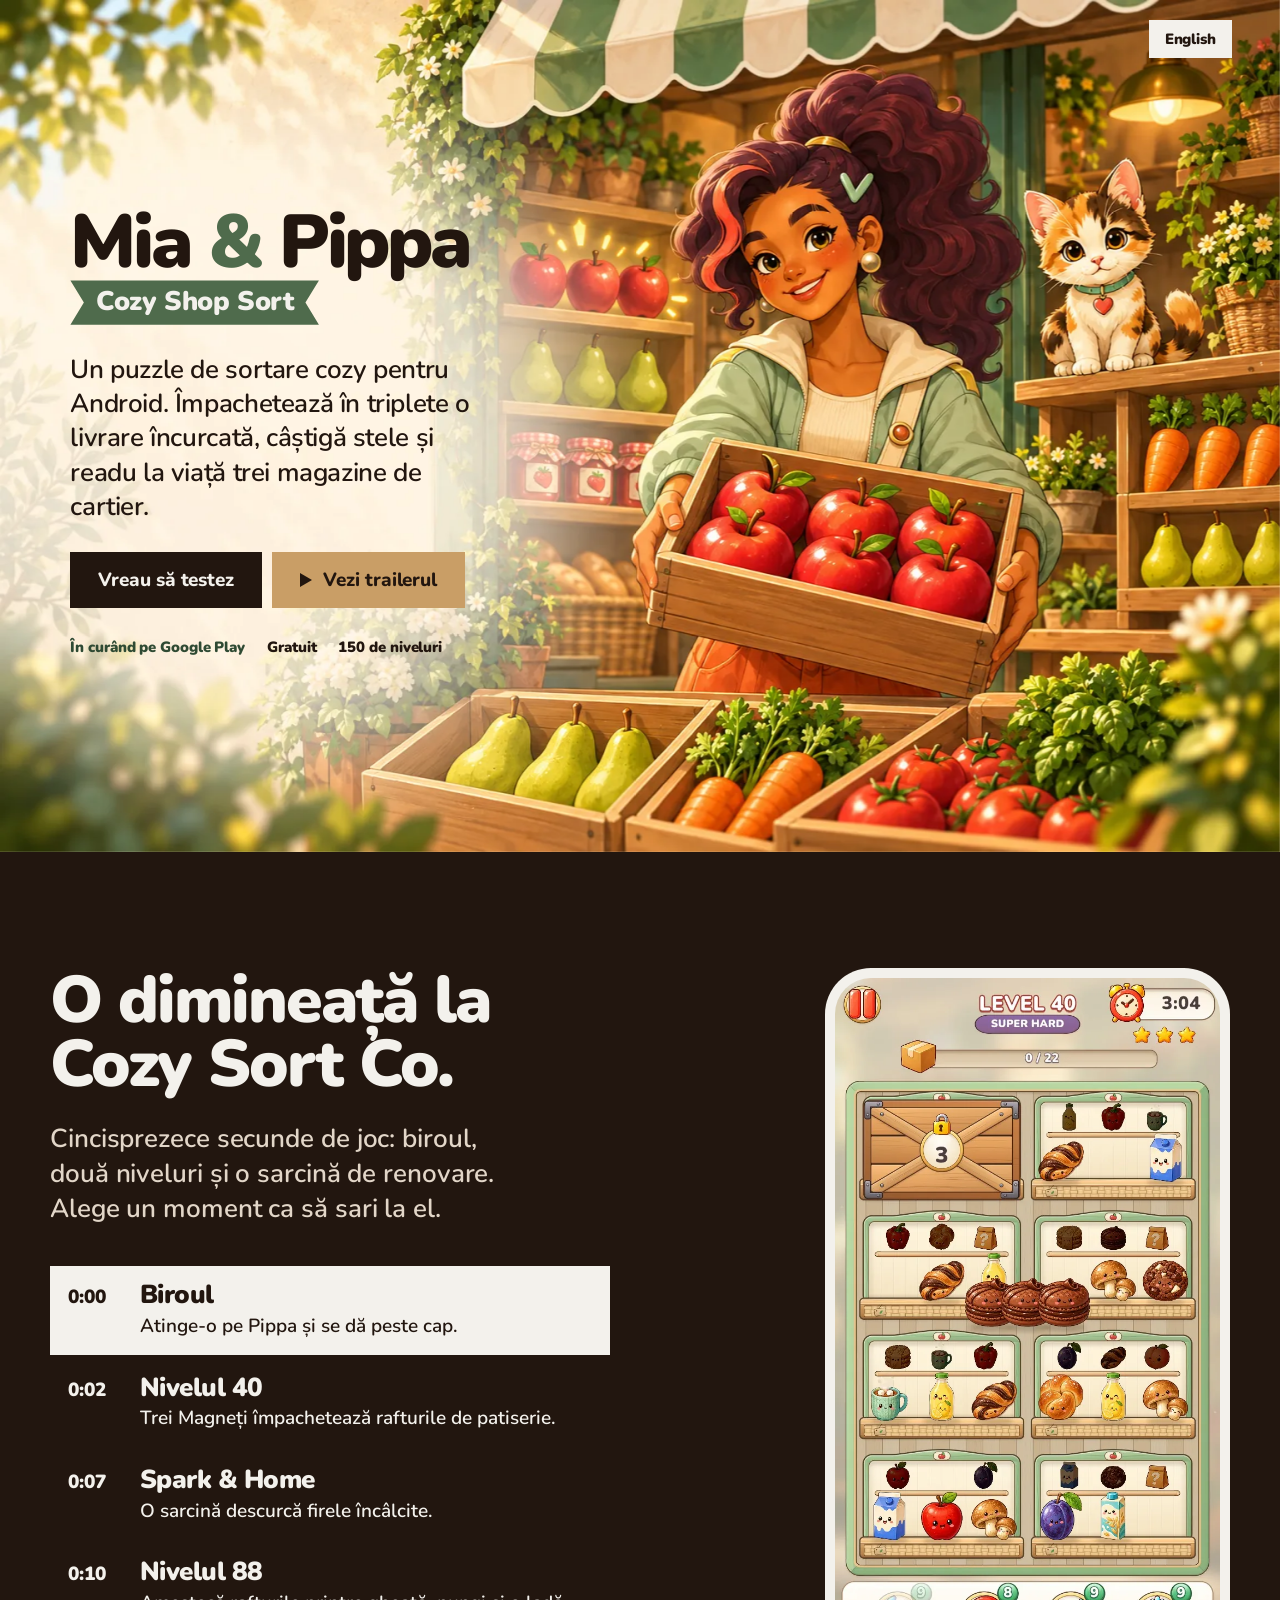
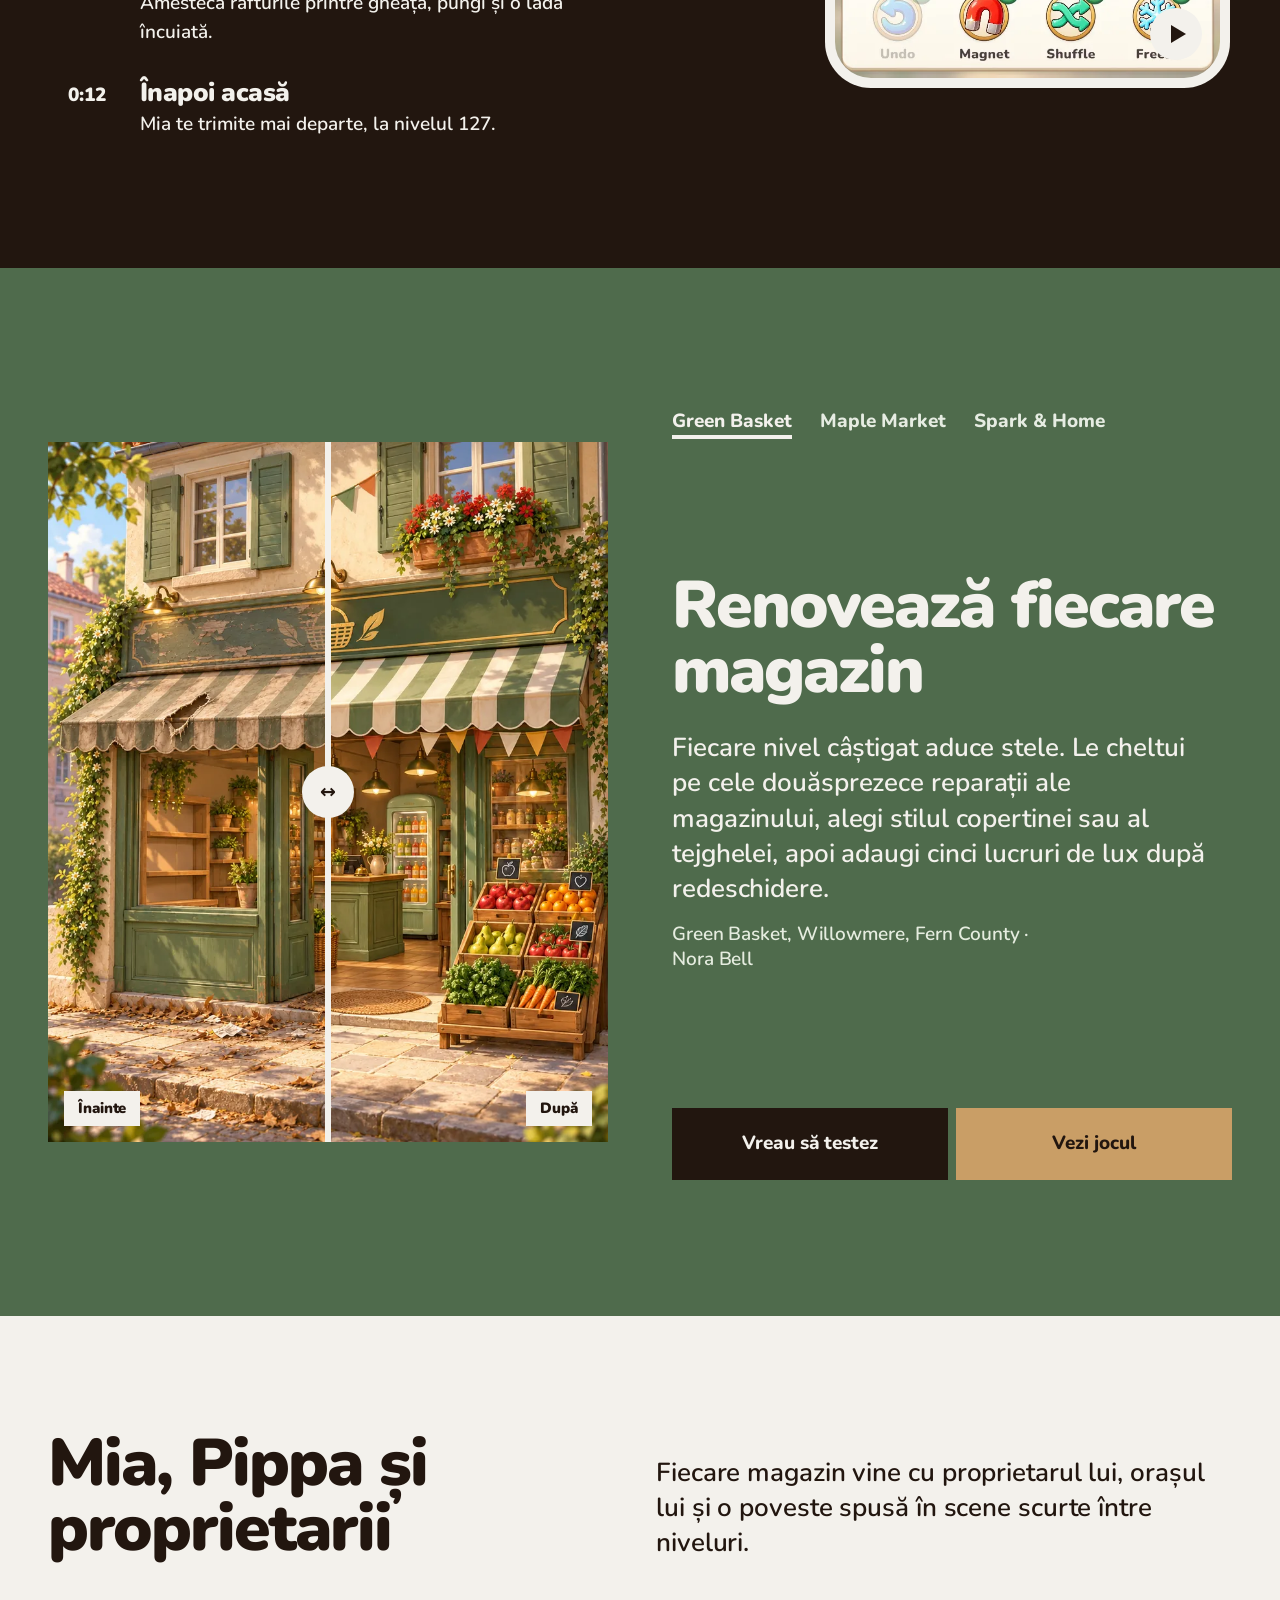
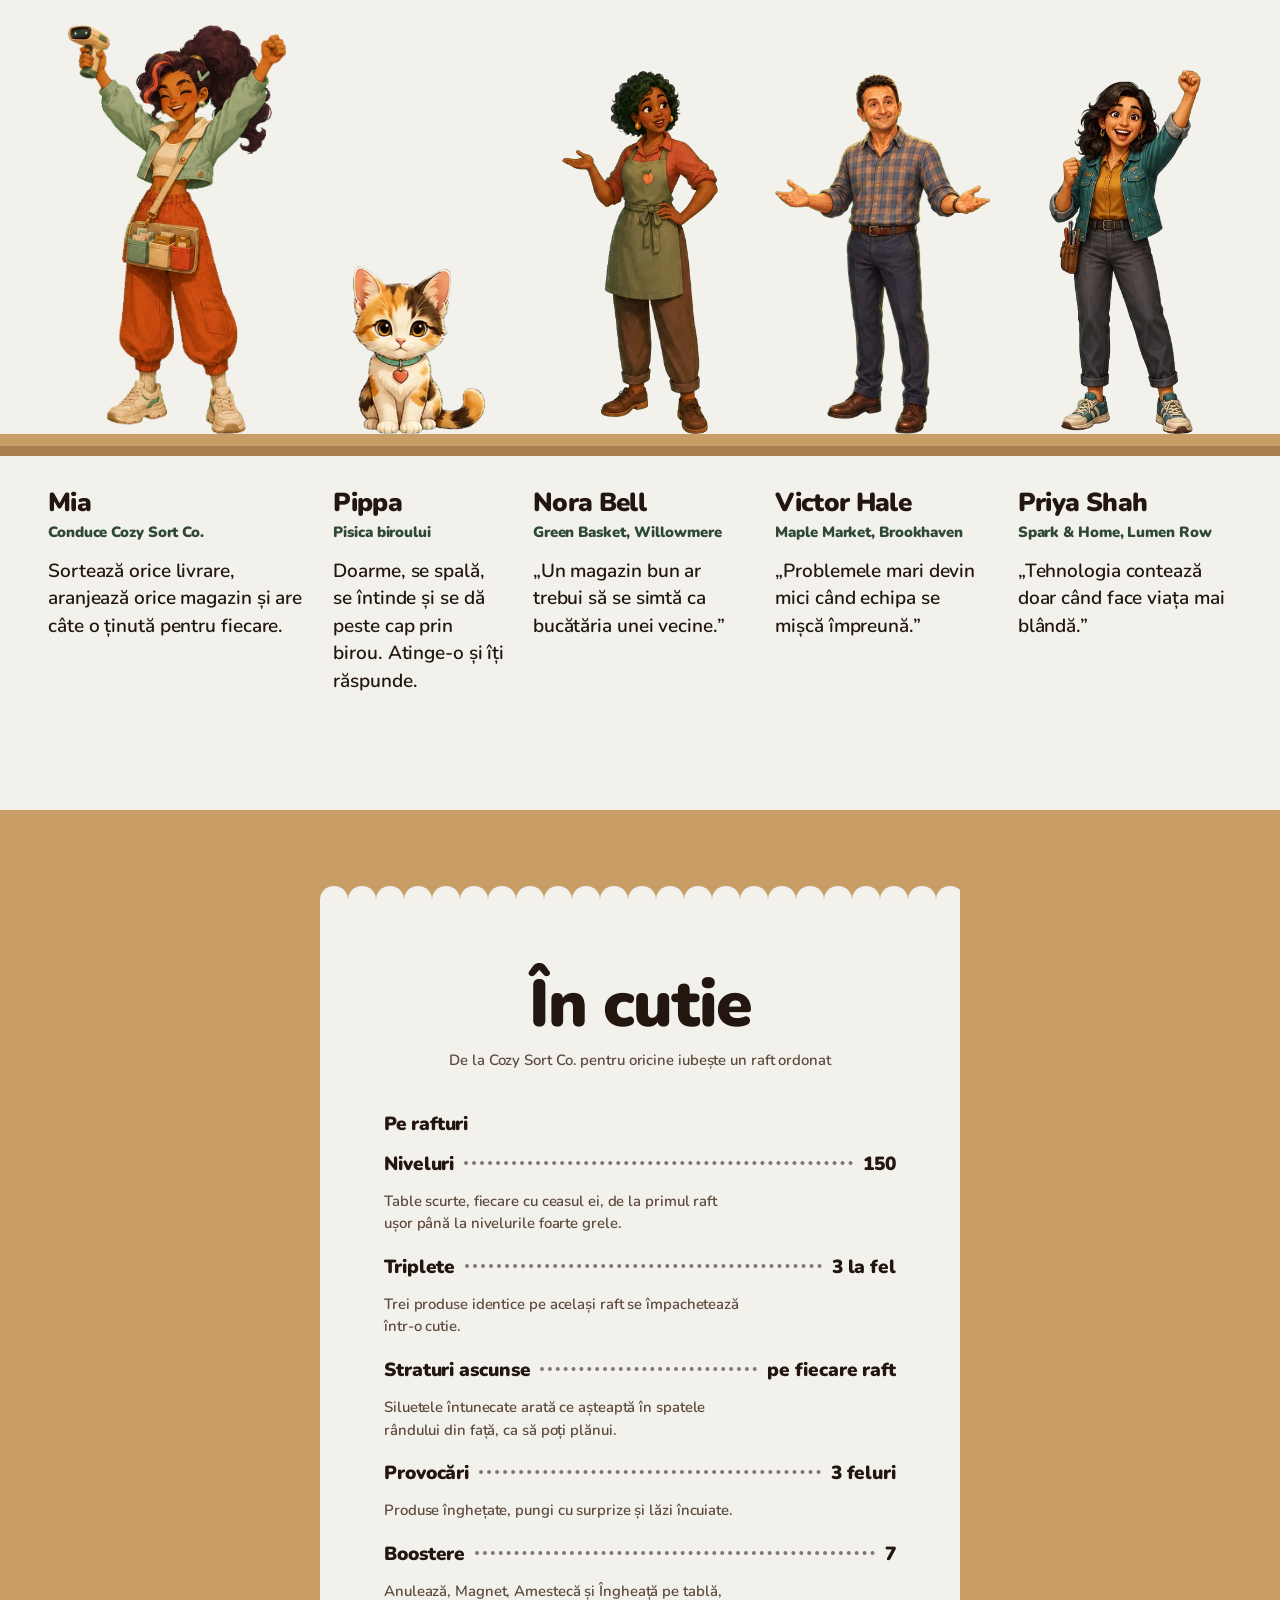
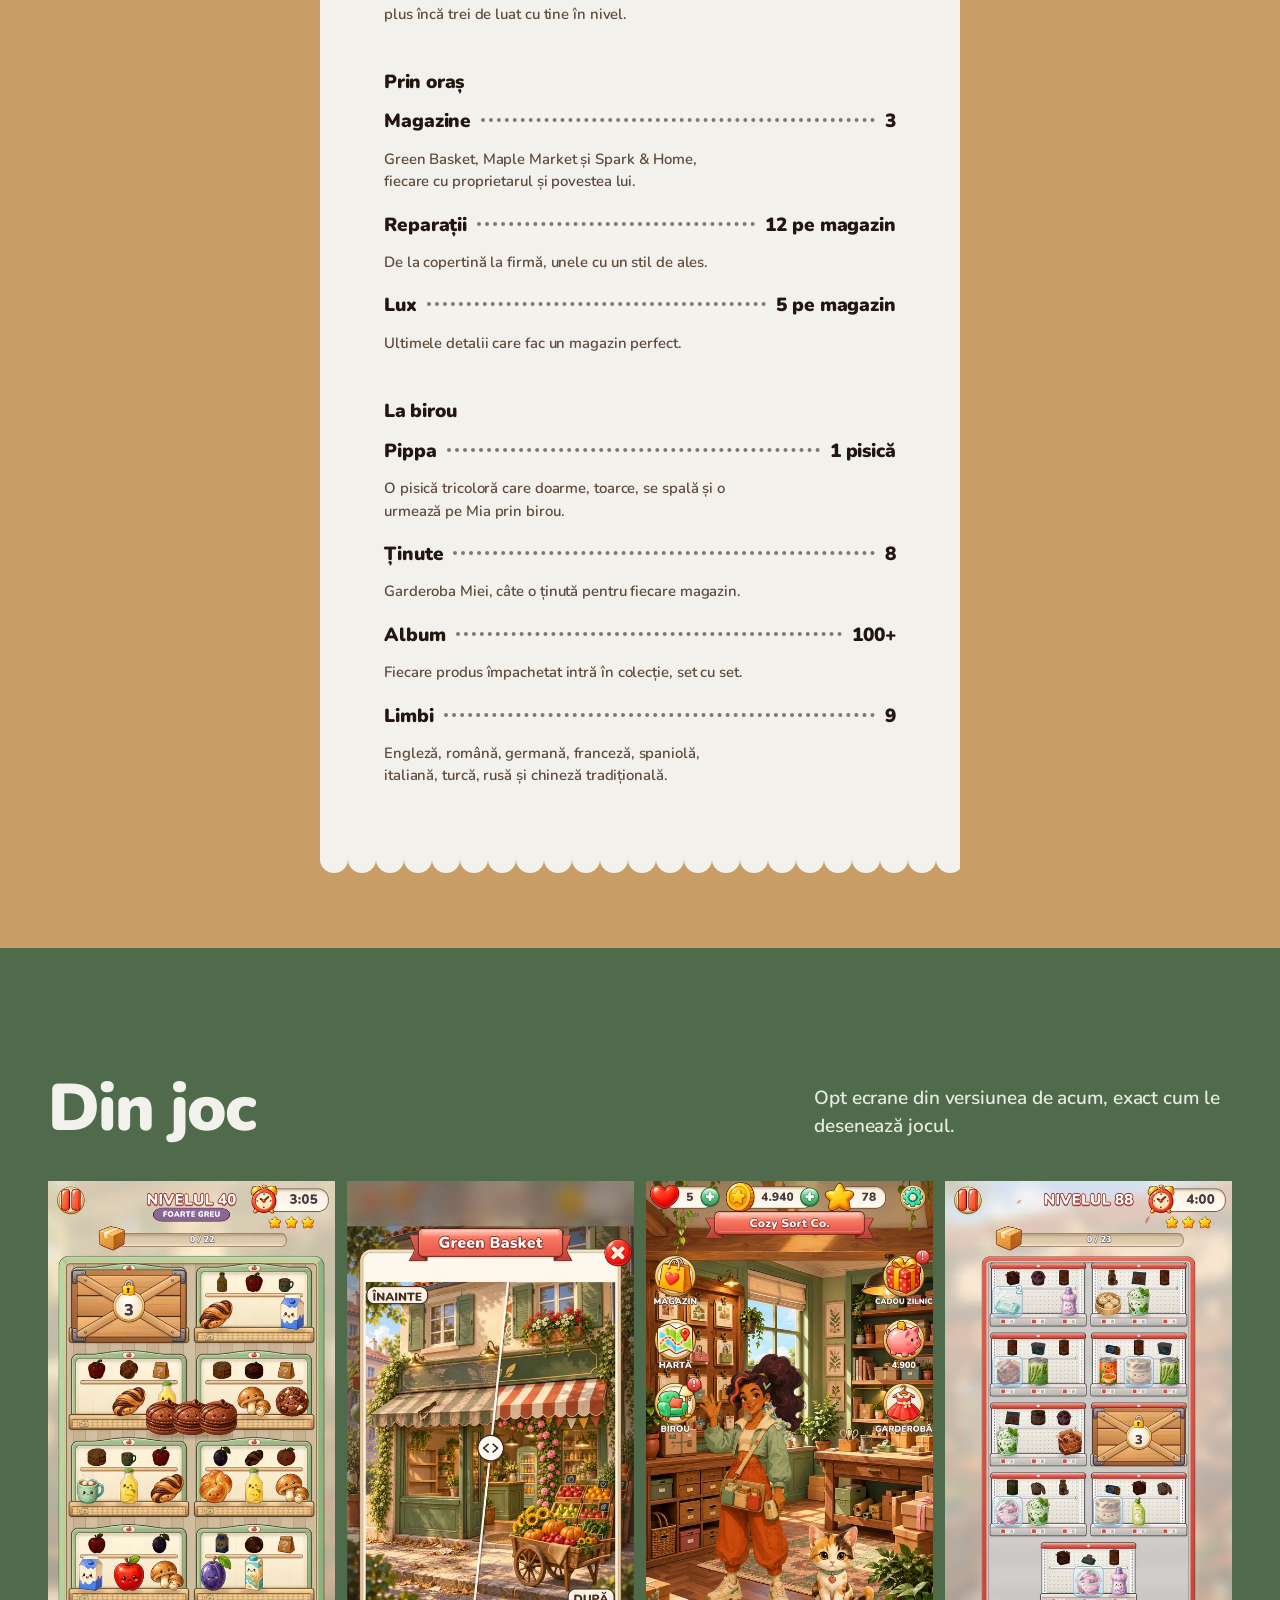
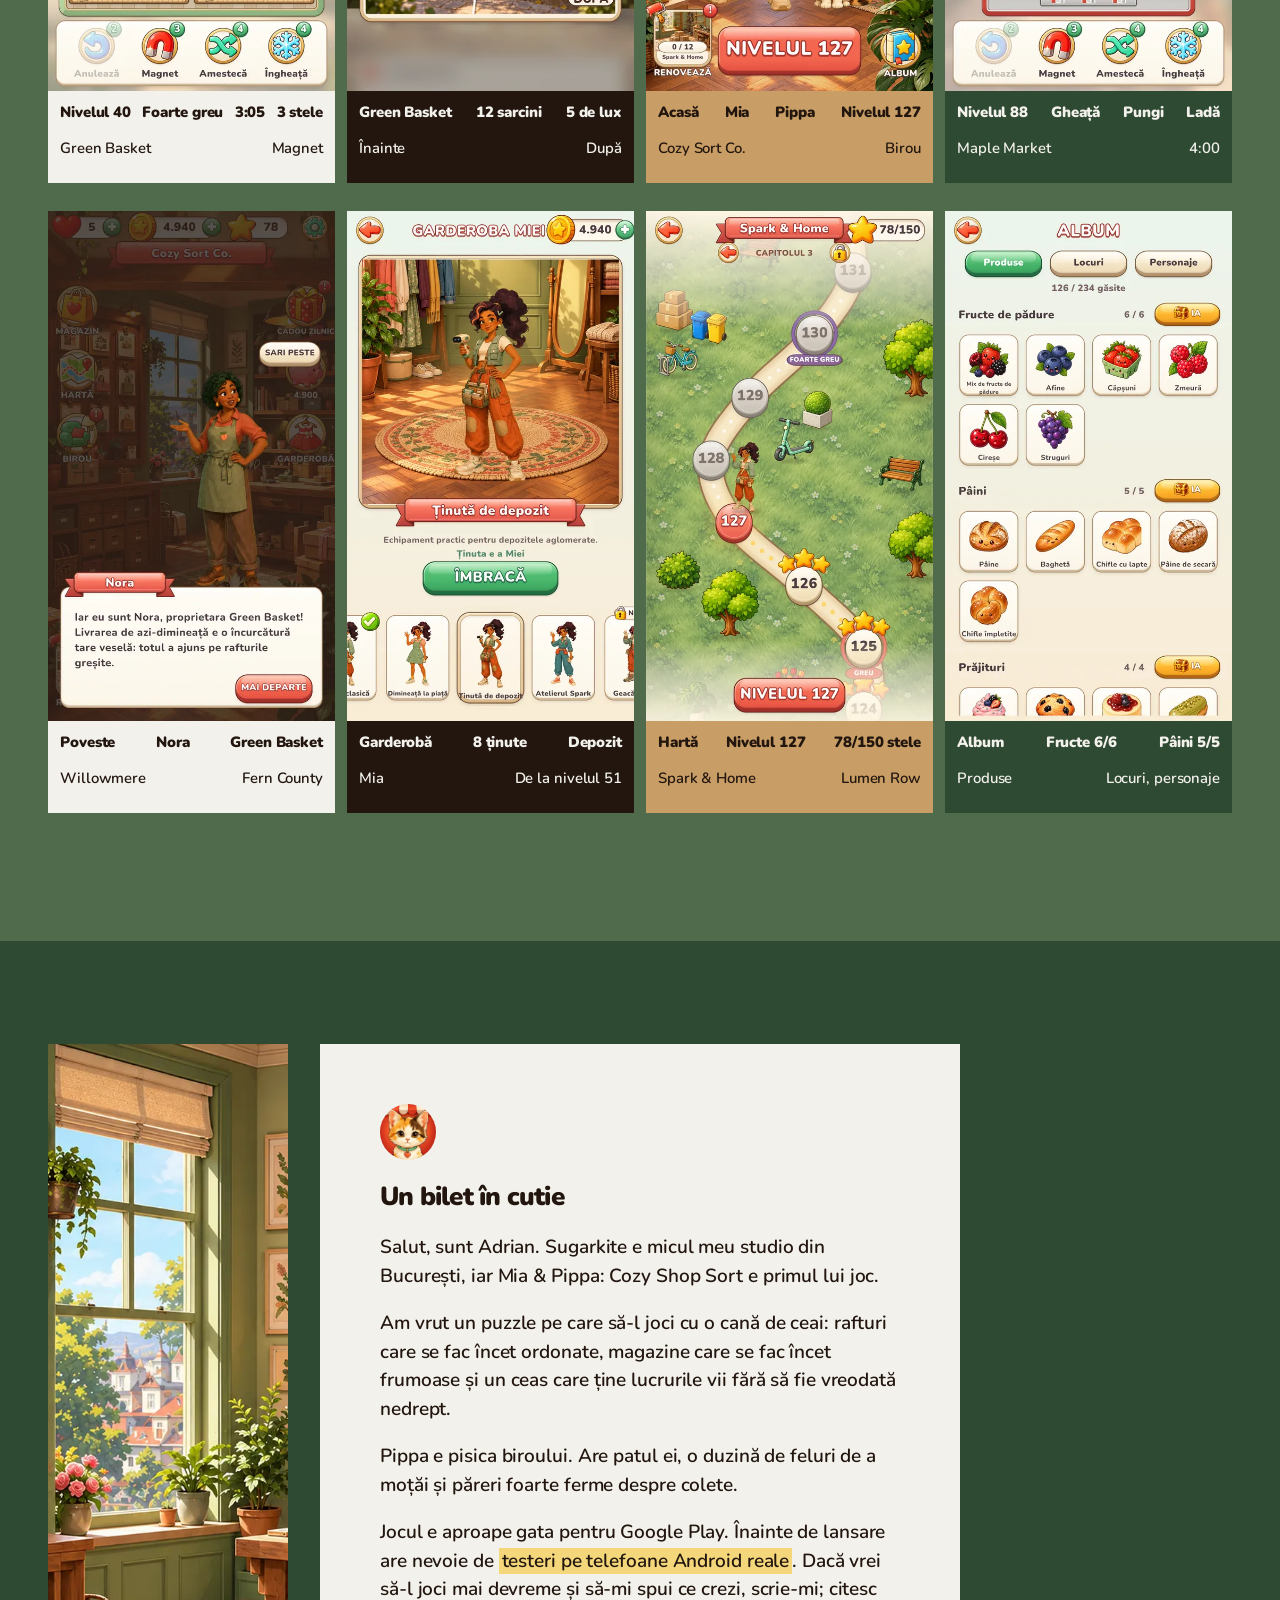
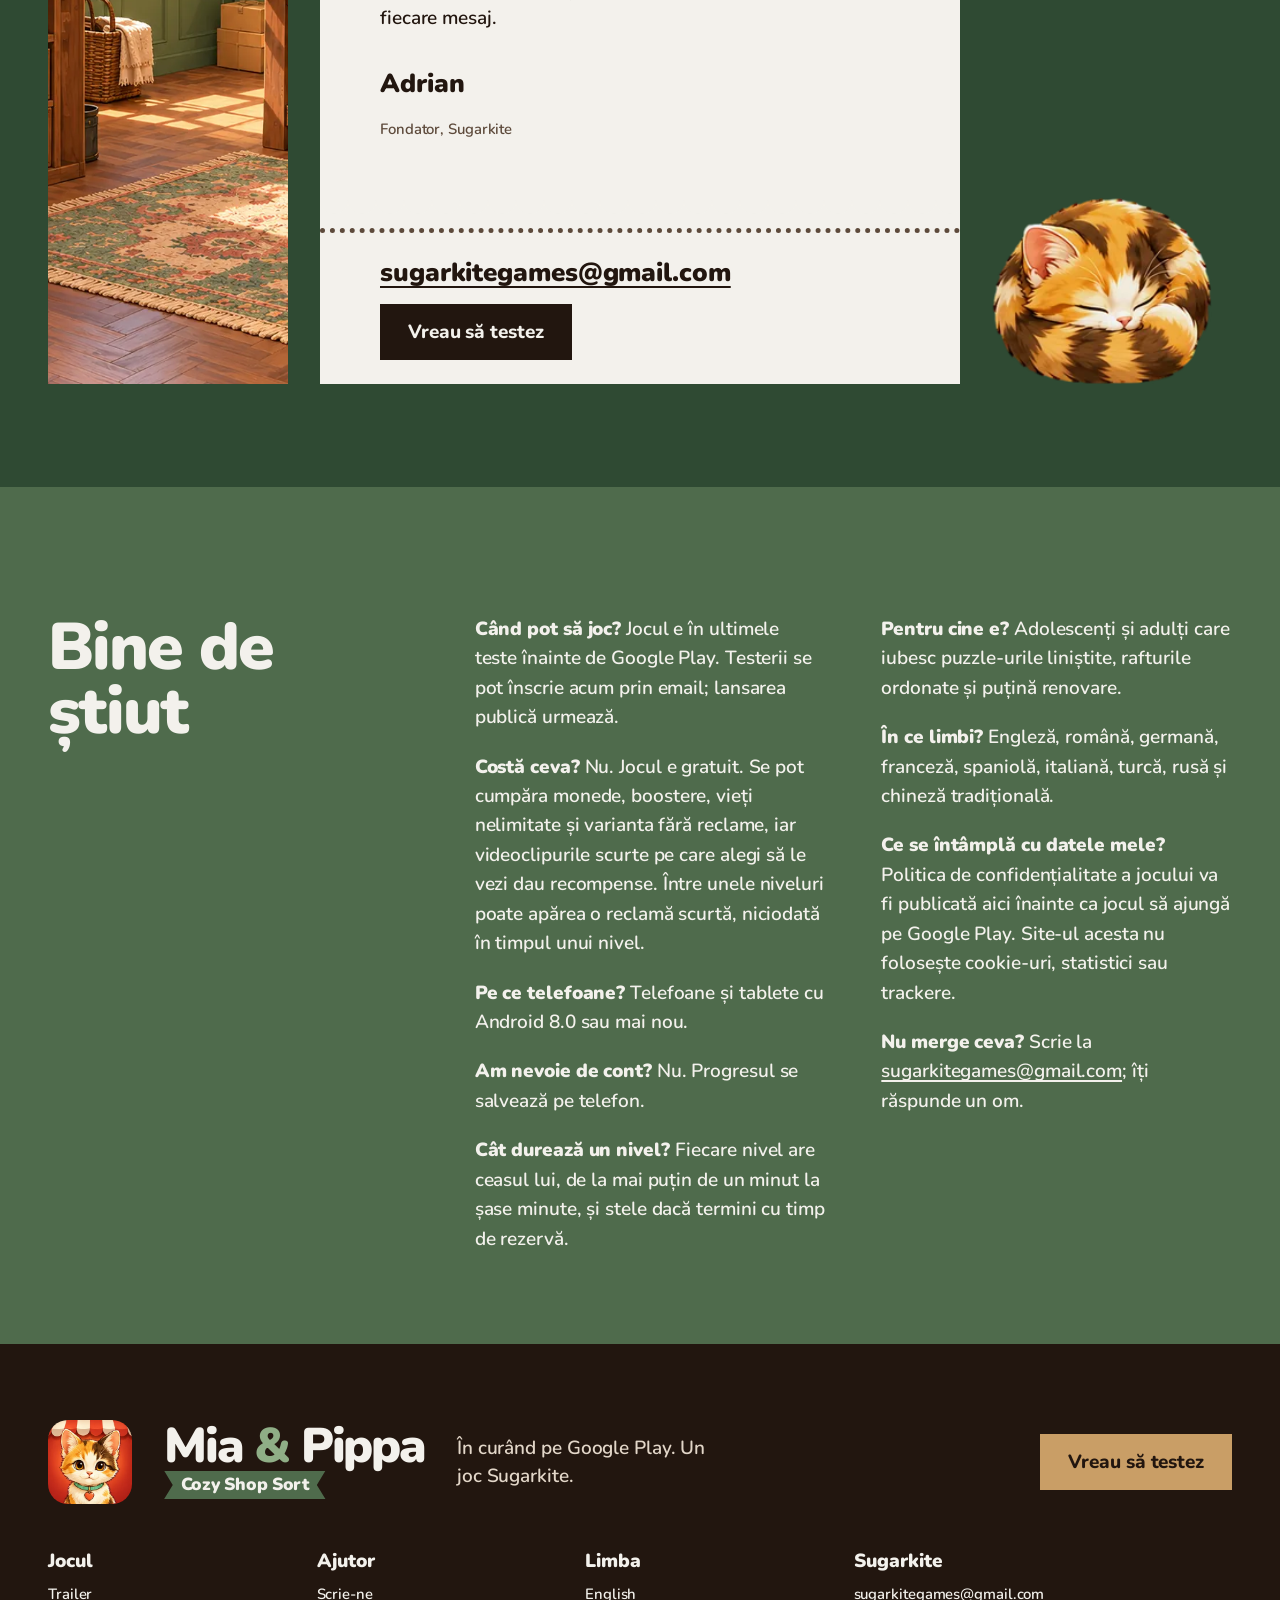
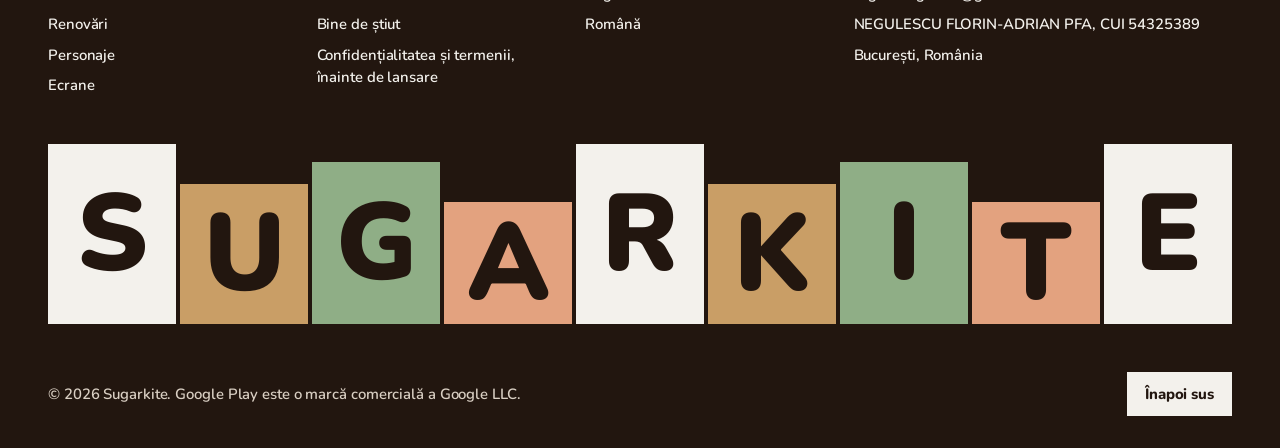
==== commit 2a49fdcf: "Share picture and full links for shared previews (og:image, canonical, hreflang)" ====
--- a/ro/index.html
+++ b/ro/index.html
@@ -8,12 +8,25 @@
 <meta name="theme-color" content="#4f6b4c">
 <meta property="og:title" content="Mia &amp; Pippa: Cozy Shop Sort">
 <meta property="og:description" content="Un puzzle de sortare cozy pentru Android, de la Sugarkite. În curând pe Google Play.">
+<meta property="og:type" content="website">
+<meta property="og:site_name" content="Sugarkite">
+<meta property="og:url" content="https://sugarkite.github.io/ro/">
+<meta property="og:locale" content="ro_RO">
+<meta property="og:locale:alternate" content="en_US">
+<meta property="og:image" content="https://sugarkite.github.io/img/share.jpg">
+<meta property="og:image:type" content="image/jpeg">
+<meta property="og:image:width" content="1200">
+<meta property="og:image:height" content="630">
+<meta property="og:image:alt" content="Mia ține o ladă cu mere la Green Basket, iar pisica ei Pippa o privește de pe raft">
+<meta name="twitter:card" content="summary_large_image">
 <link rel="icon" href="../img/favicon-48.png" type="image/png">
 <link rel="apple-touch-icon" href="../img/apple-touch-icon.png">
 <link rel="preload" href="../fonts/nunito-black.woff2" as="font" type="font/woff2" crossorigin>
 <link rel="stylesheet" href="../home.css">
-<link rel="alternate" hreflang="en" href="../index.html">
-<link rel="alternate" hreflang="ro" href="index.html">
+<link rel="canonical" href="https://sugarkite.github.io/ro/">
+<link rel="alternate" hreflang="en" href="https://sugarkite.github.io/">
+<link rel="alternate" hreflang="ro" href="https://sugarkite.github.io/ro/">
+<link rel="alternate" hreflang="x-default" href="https://sugarkite.github.io/">
 <script>document.documentElement.classList.add("js");</script>
 </head>
 <body>
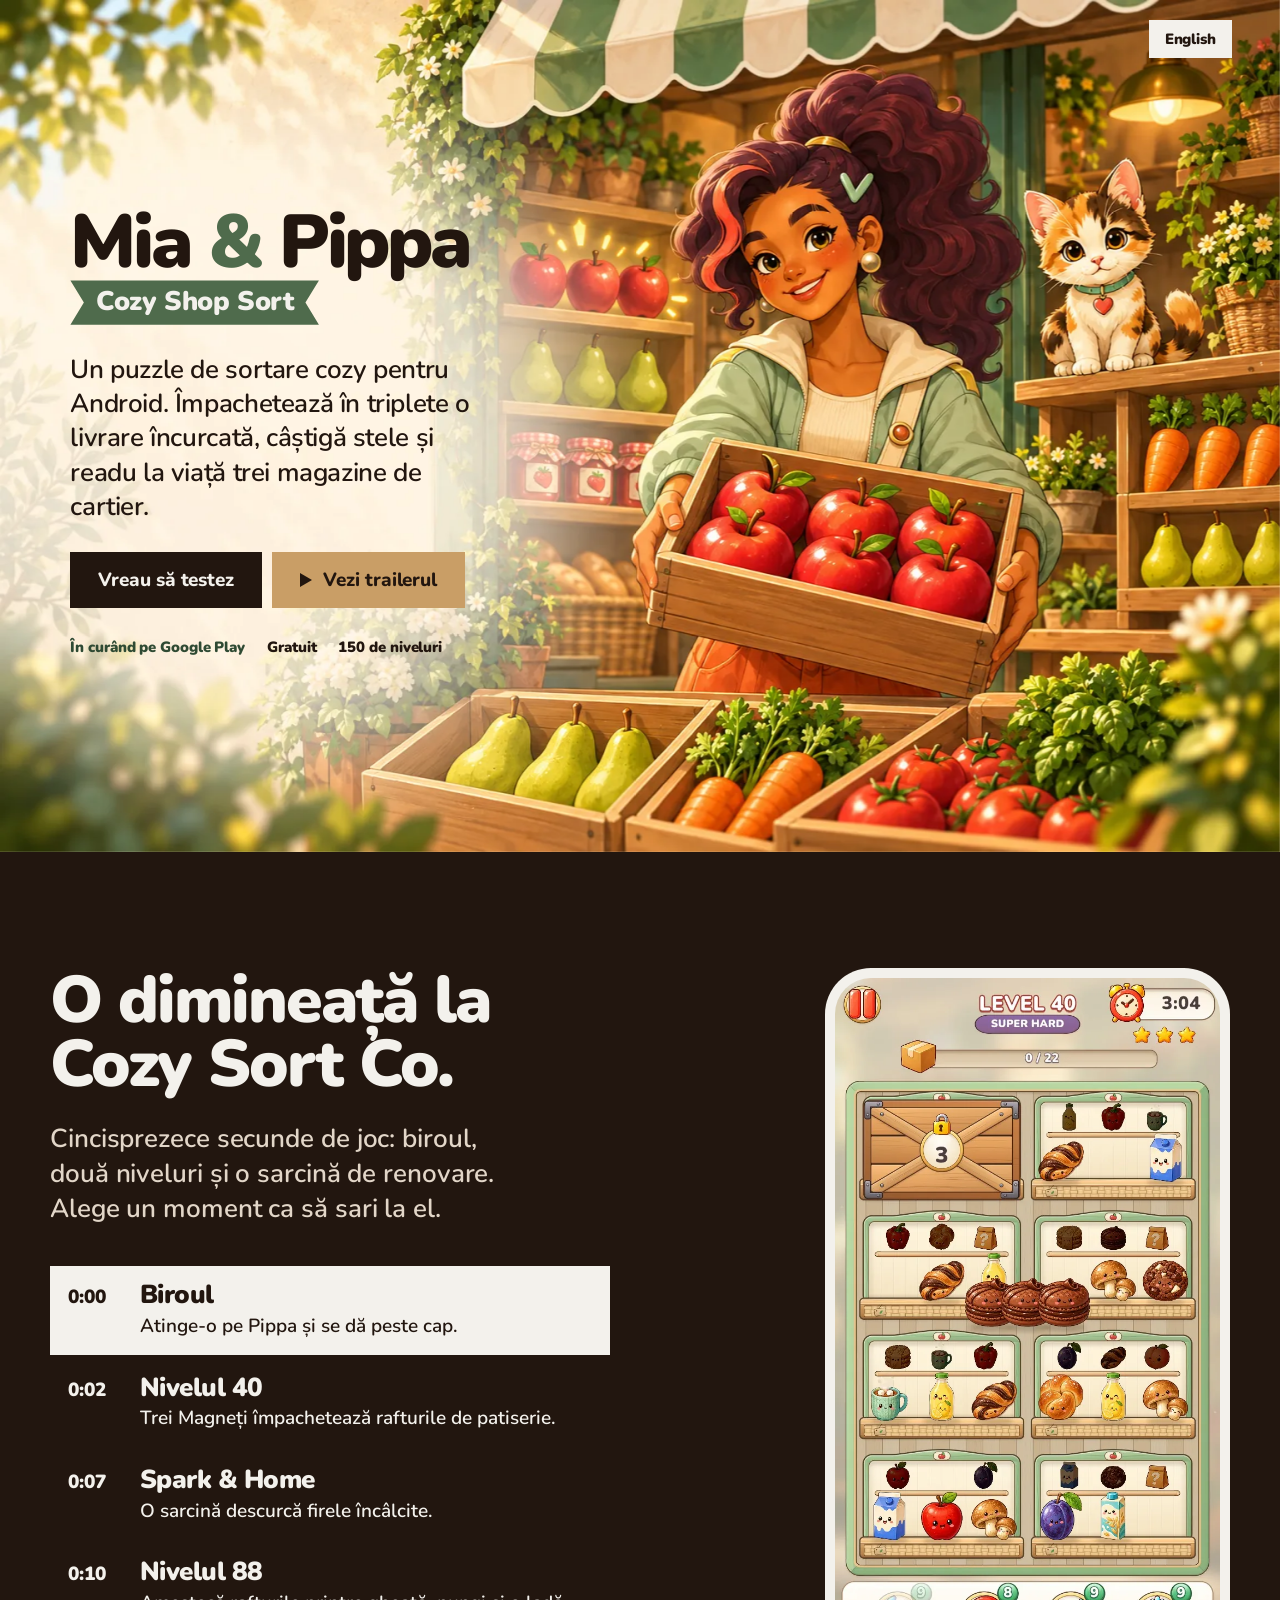
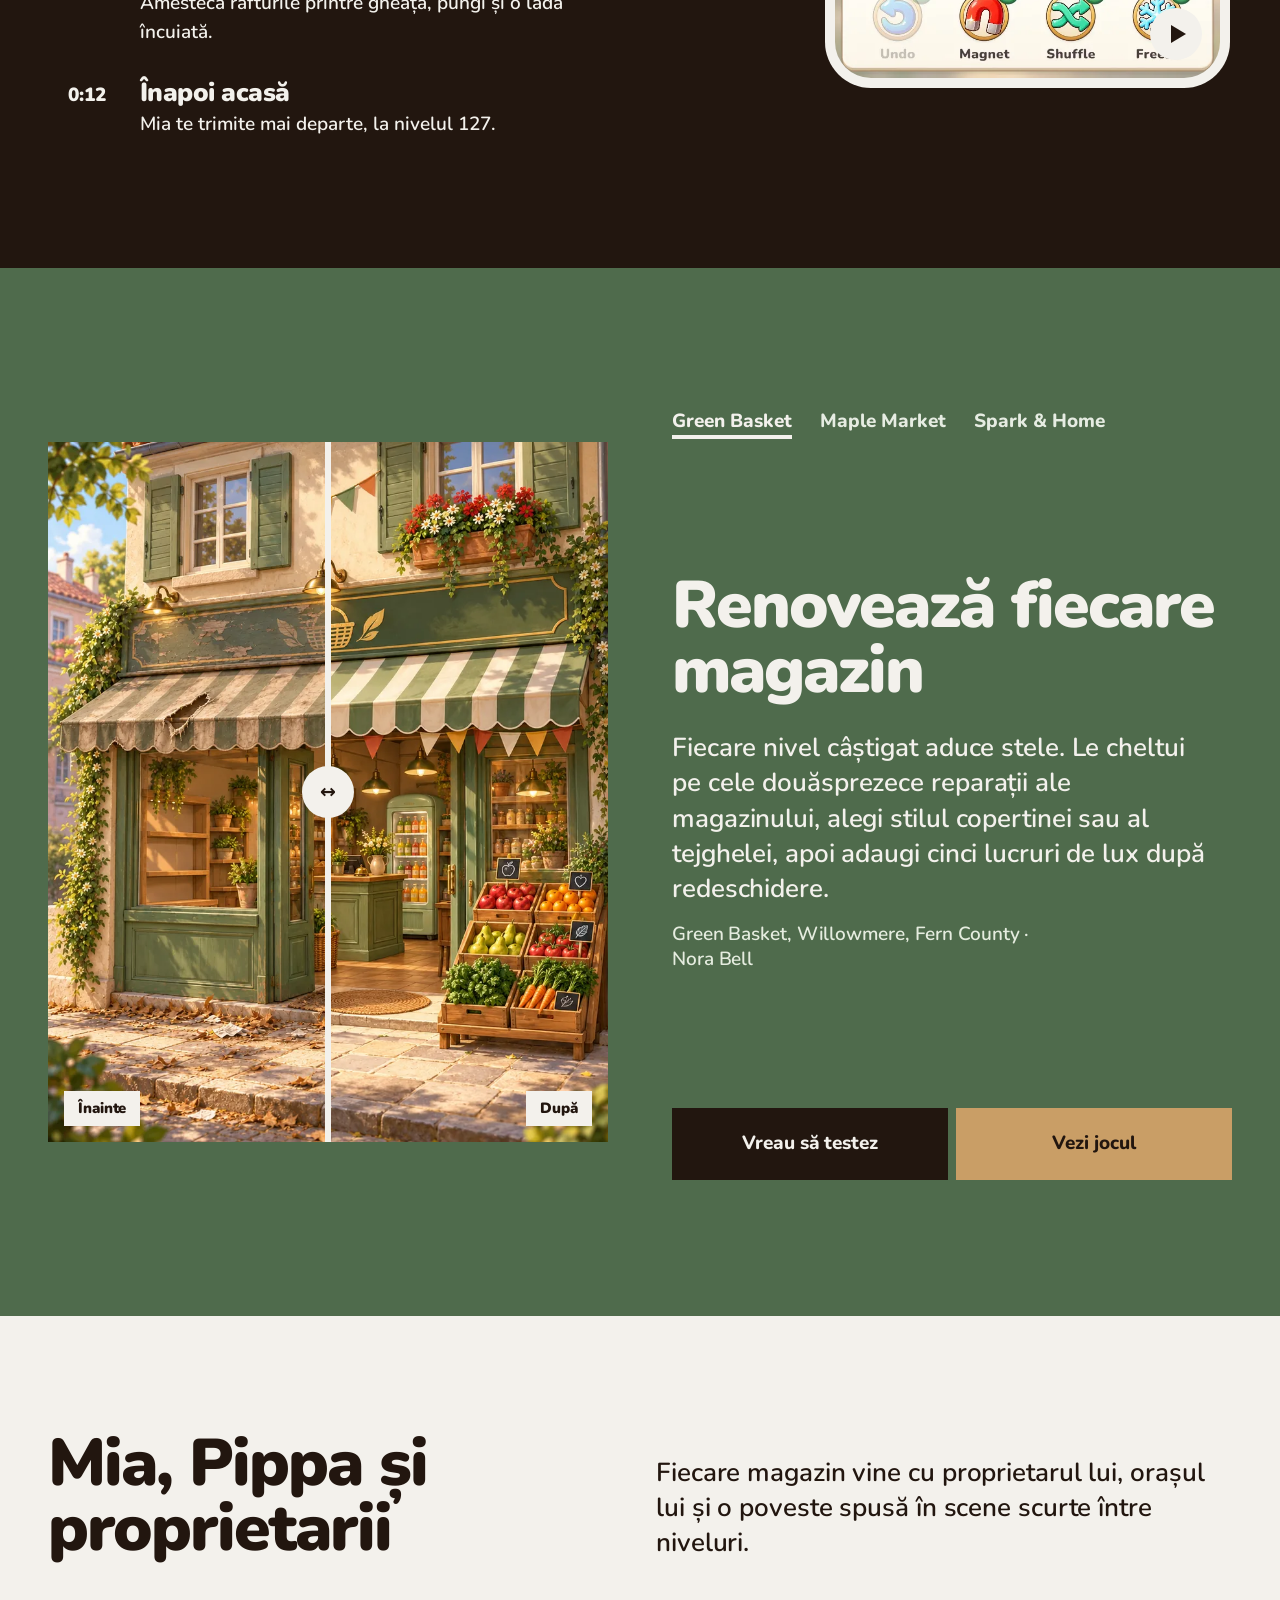
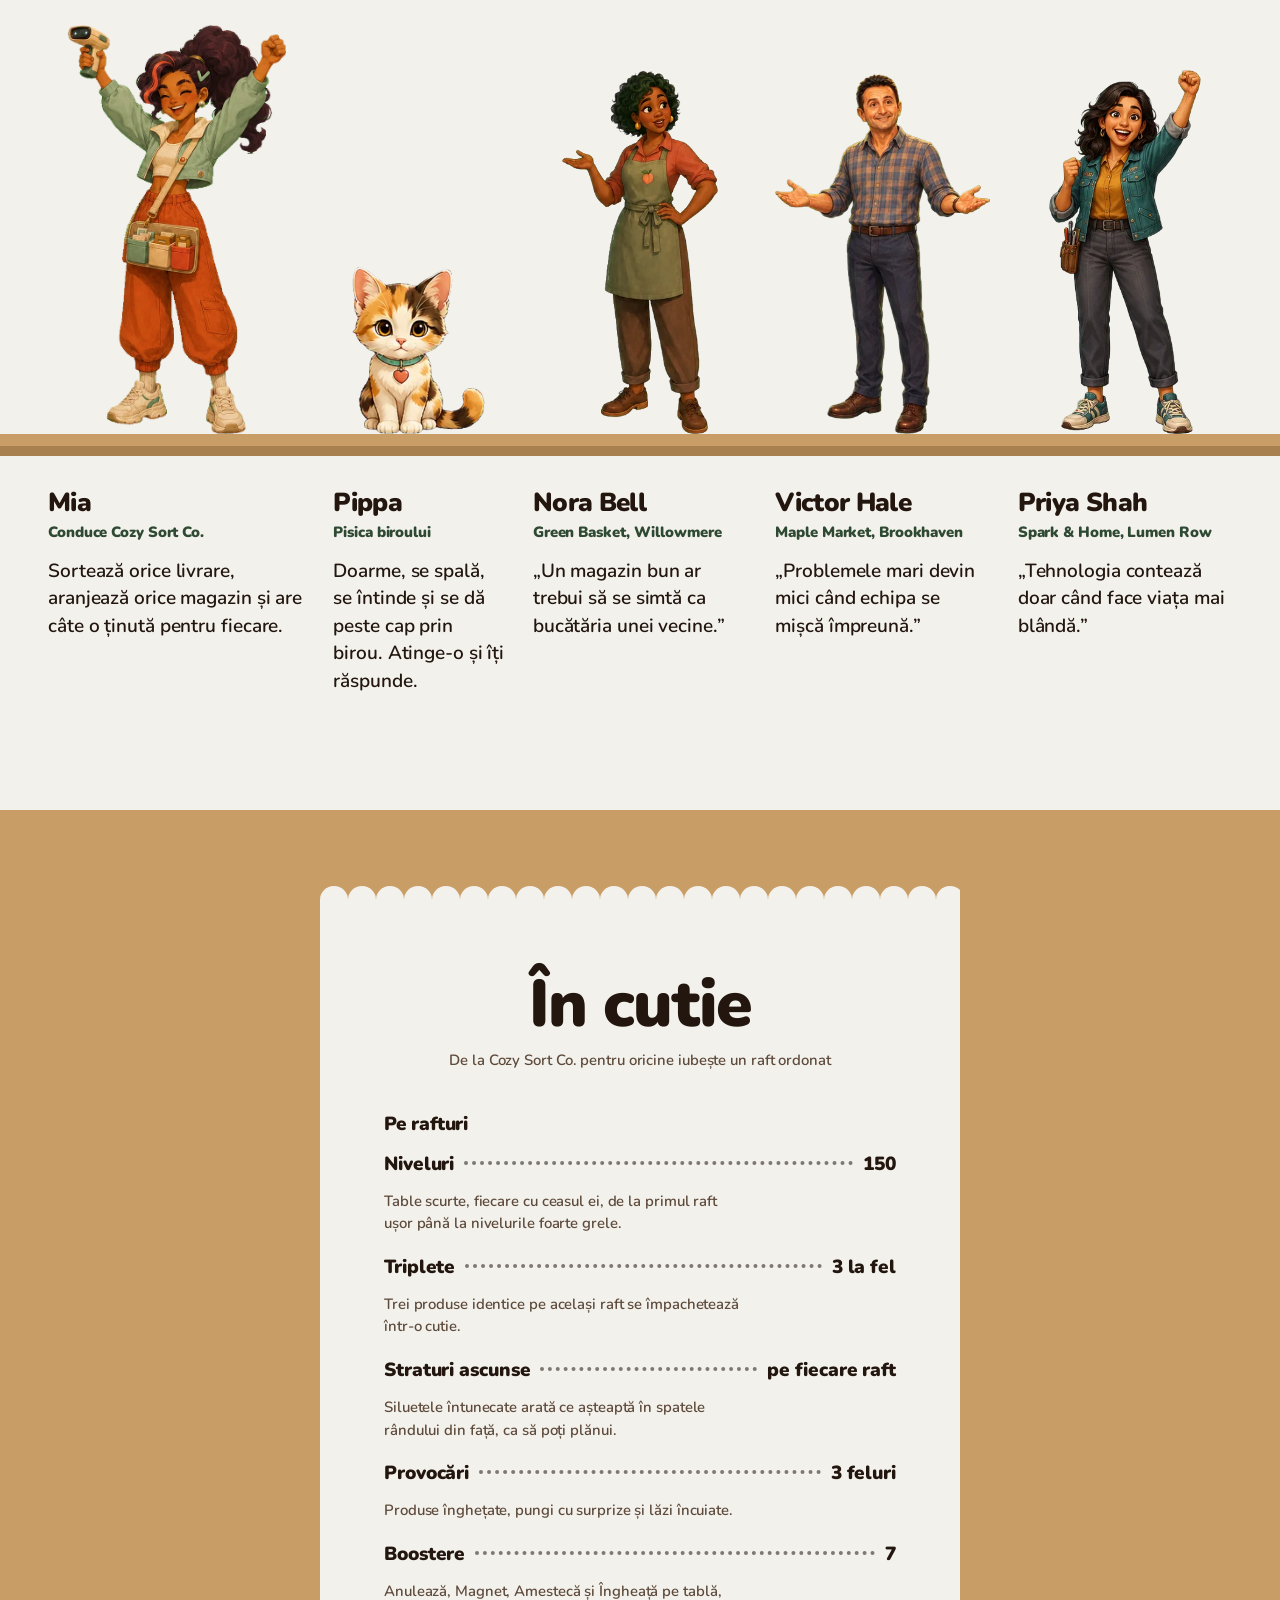
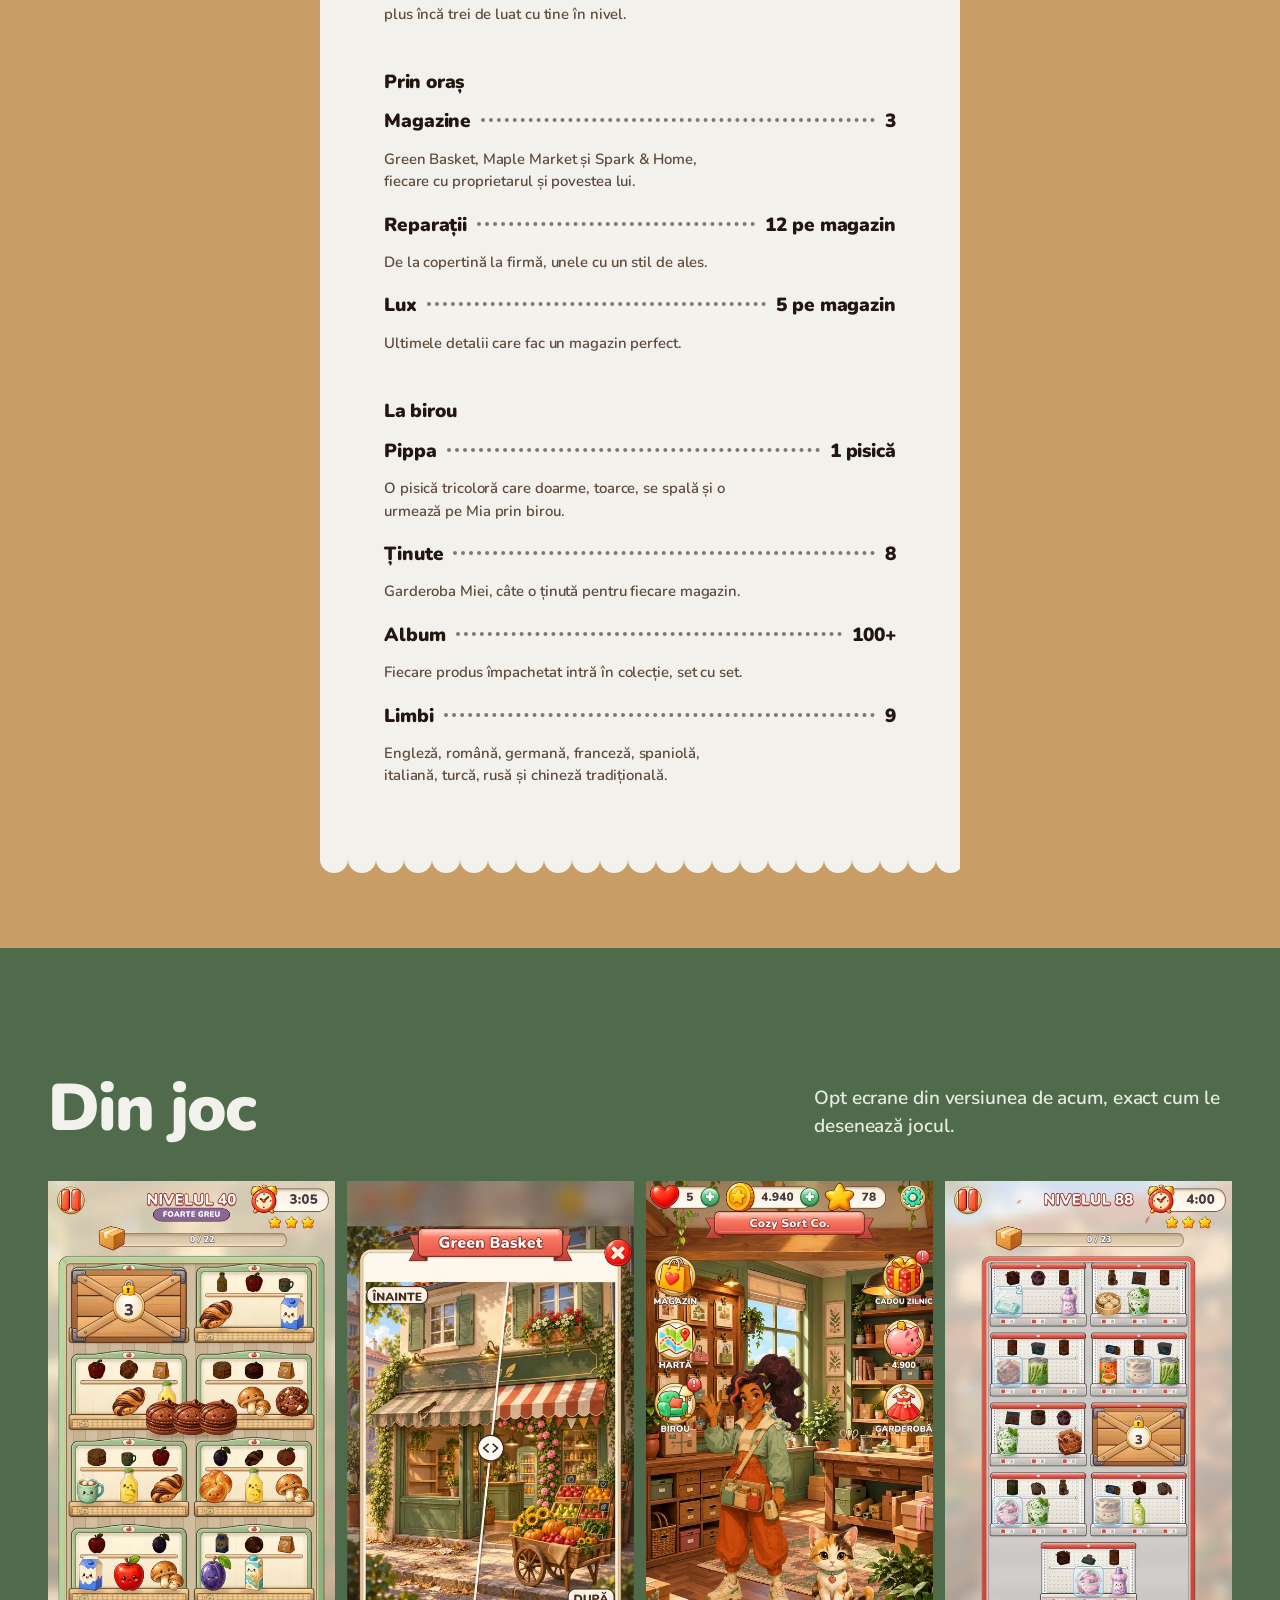
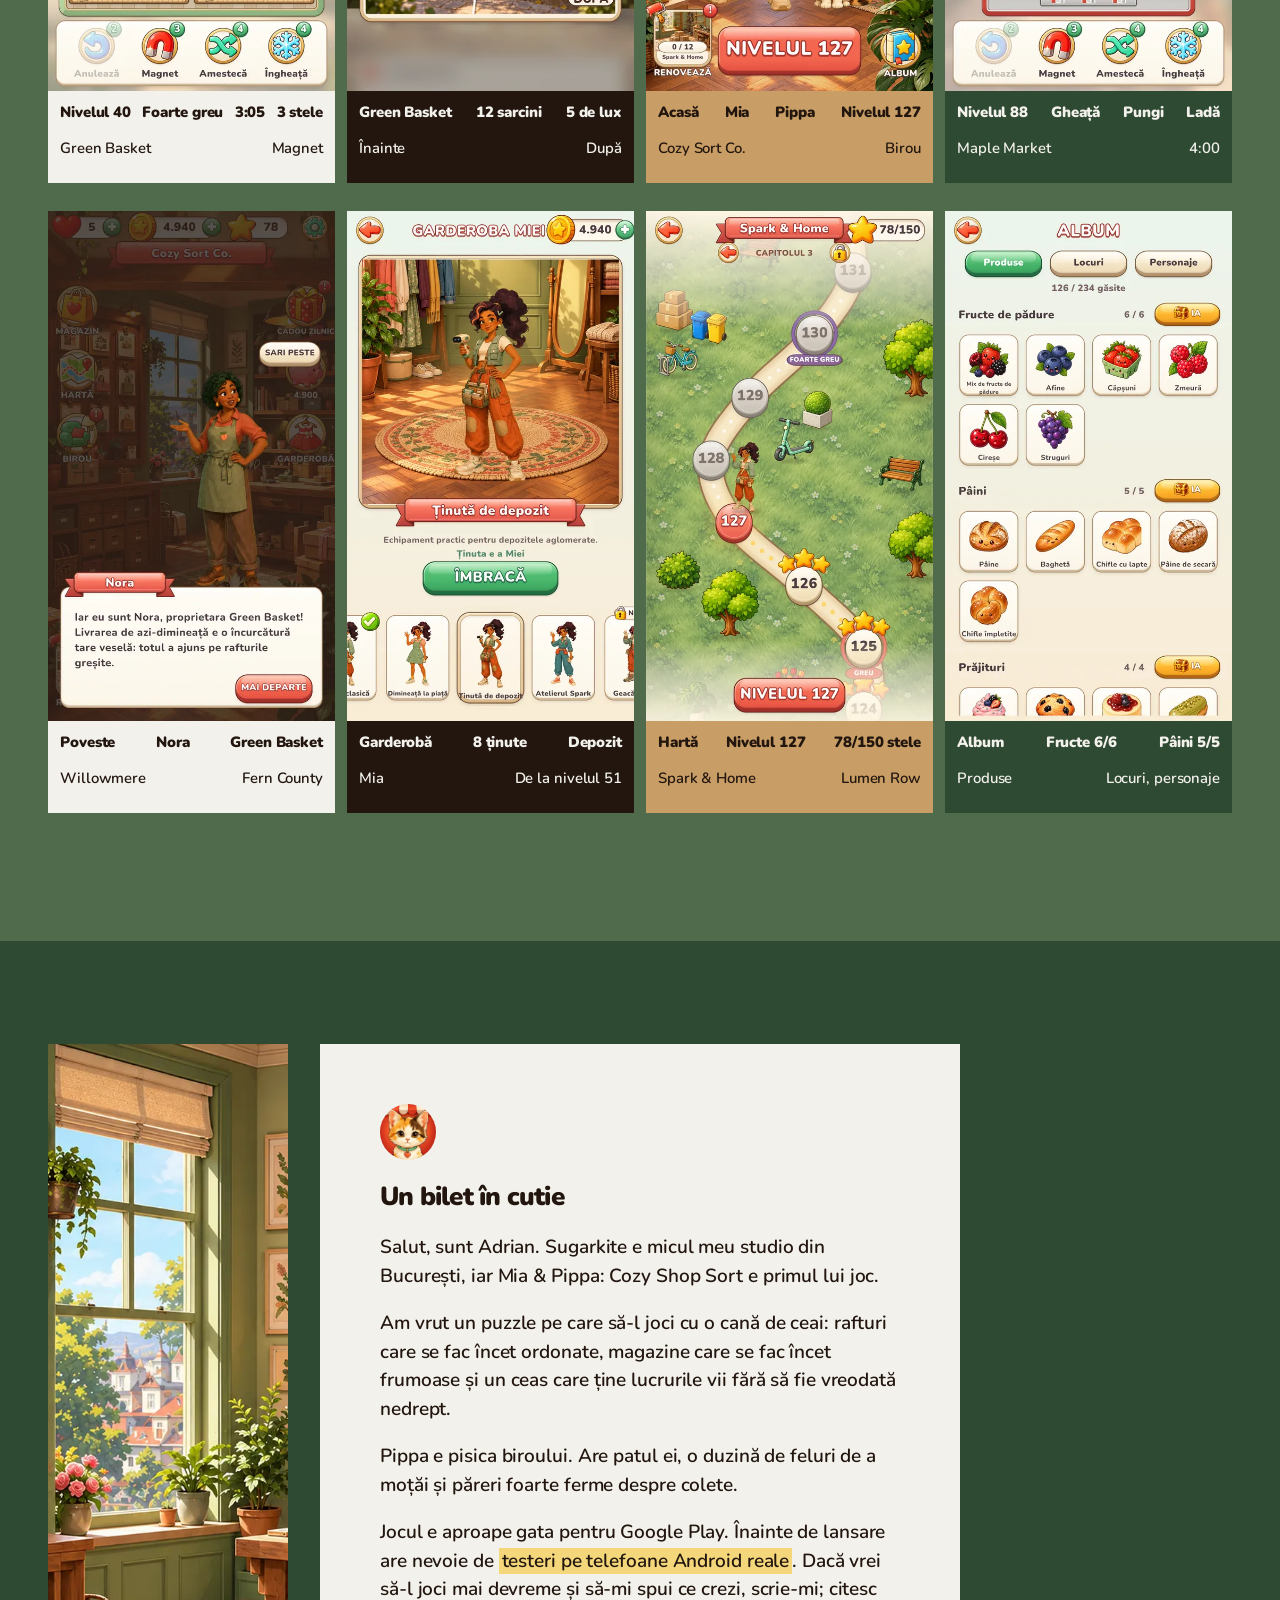
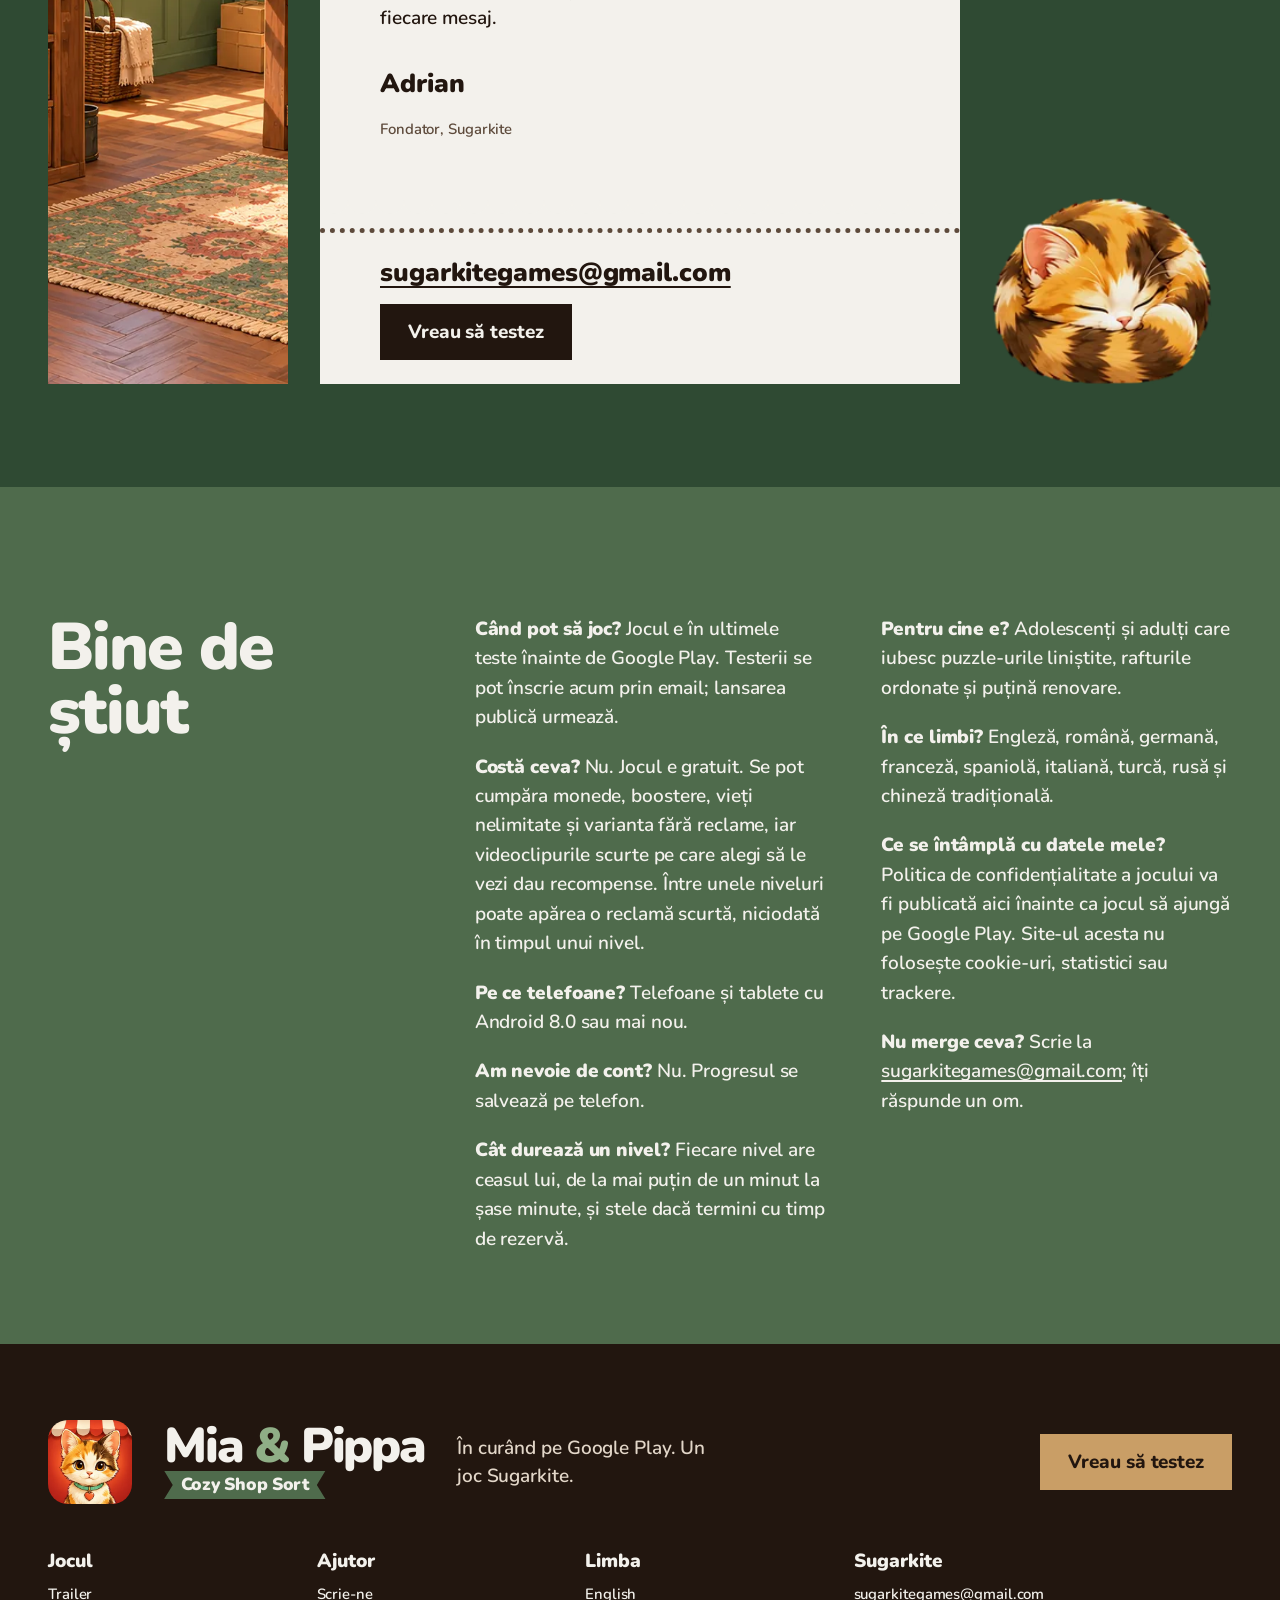
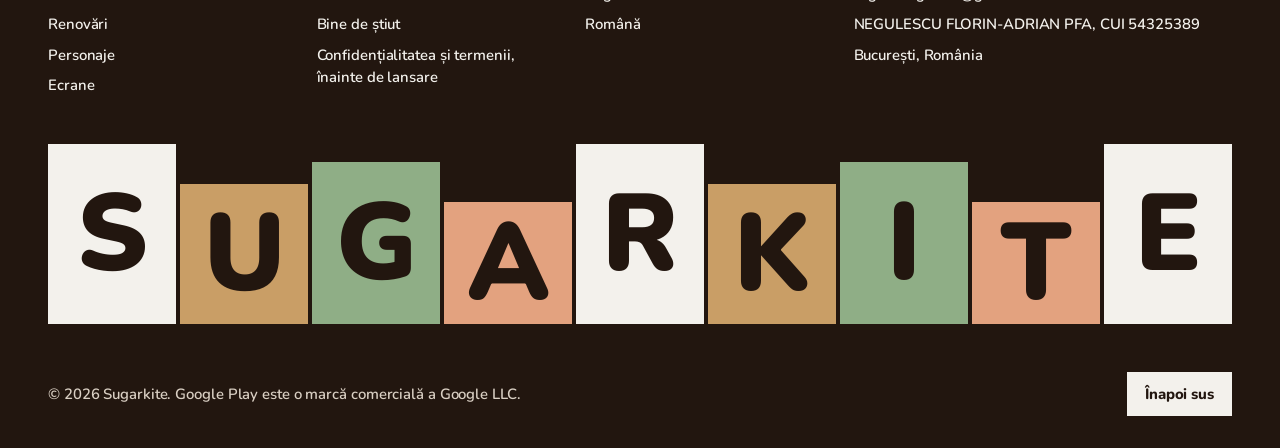
==== commit e197506e: "Custom domain sugarkite.com: CNAME, full links in share tags, canonical and hreflang" ====
--- a/ro/index.html
+++ b/ro/index.html
@@ -10,10 +10,10 @@
 <meta property="og:description" content="Un puzzle de sortare cozy pentru Android, de la Sugarkite. În curând pe Google Play.">
 <meta property="og:type" content="website">
 <meta property="og:site_name" content="Sugarkite">
-<meta property="og:url" content="https://sugarkite.github.io/ro/">
+<meta property="og:url" content="https://sugarkite.com/ro/">
 <meta property="og:locale" content="ro_RO">
 <meta property="og:locale:alternate" content="en_US">
-<meta property="og:image" content="https://sugarkite.github.io/img/share.jpg">
+<meta property="og:image" content="https://sugarkite.com/img/share.jpg">
 <meta property="og:image:type" content="image/jpeg">
 <meta property="og:image:width" content="1200">
 <meta property="og:image:height" content="630">
@@ -23,10 +23,10 @@
 <link rel="apple-touch-icon" href="../img/apple-touch-icon.png">
 <link rel="preload" href="../fonts/nunito-black.woff2" as="font" type="font/woff2" crossorigin>
 <link rel="stylesheet" href="../home.css">
-<link rel="canonical" href="https://sugarkite.github.io/ro/">
-<link rel="alternate" hreflang="en" href="https://sugarkite.github.io/">
-<link rel="alternate" hreflang="ro" href="https://sugarkite.github.io/ro/">
-<link rel="alternate" hreflang="x-default" href="https://sugarkite.github.io/">
+<link rel="canonical" href="https://sugarkite.com/ro/">
+<link rel="alternate" hreflang="en" href="https://sugarkite.com/">
+<link rel="alternate" hreflang="ro" href="https://sugarkite.com/ro/">
+<link rel="alternate" hreflang="x-default" href="https://sugarkite.com/">
 <script>document.documentElement.classList.add("js");</script>
 </head>
 <body>
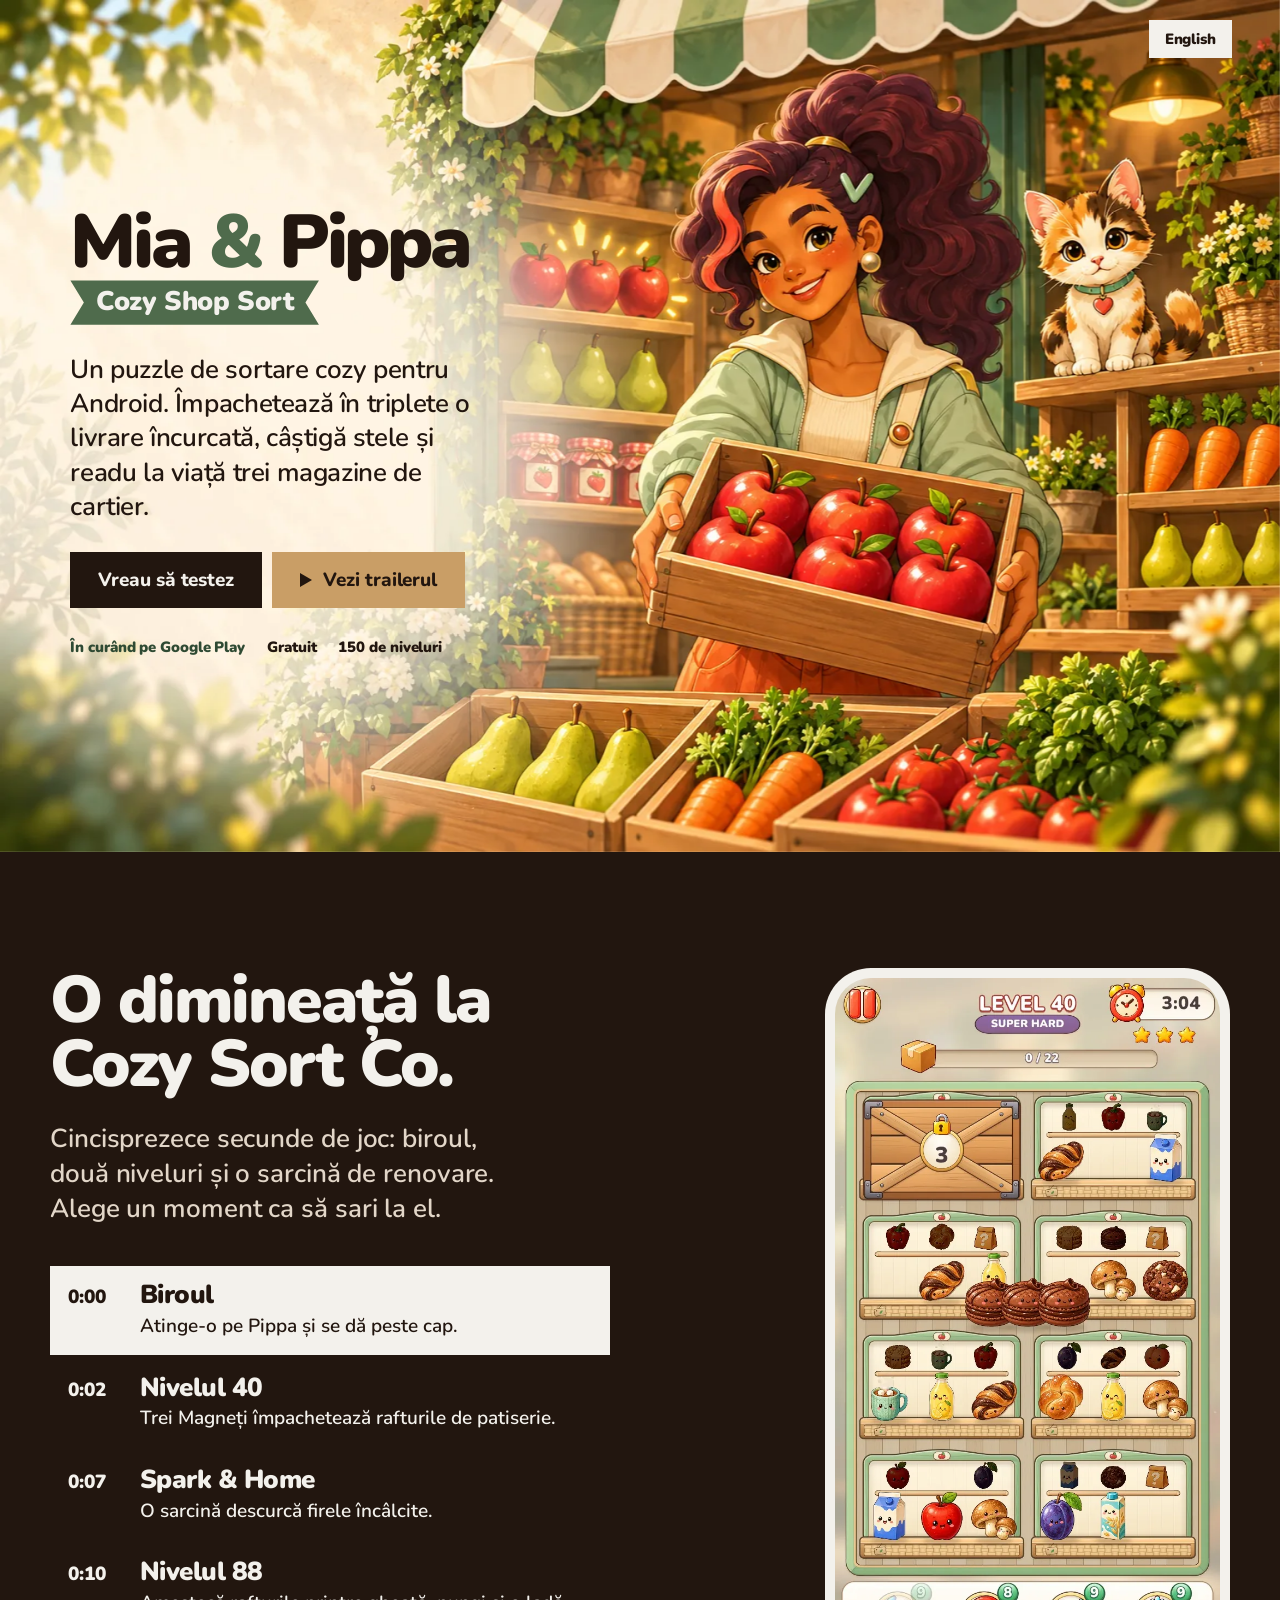
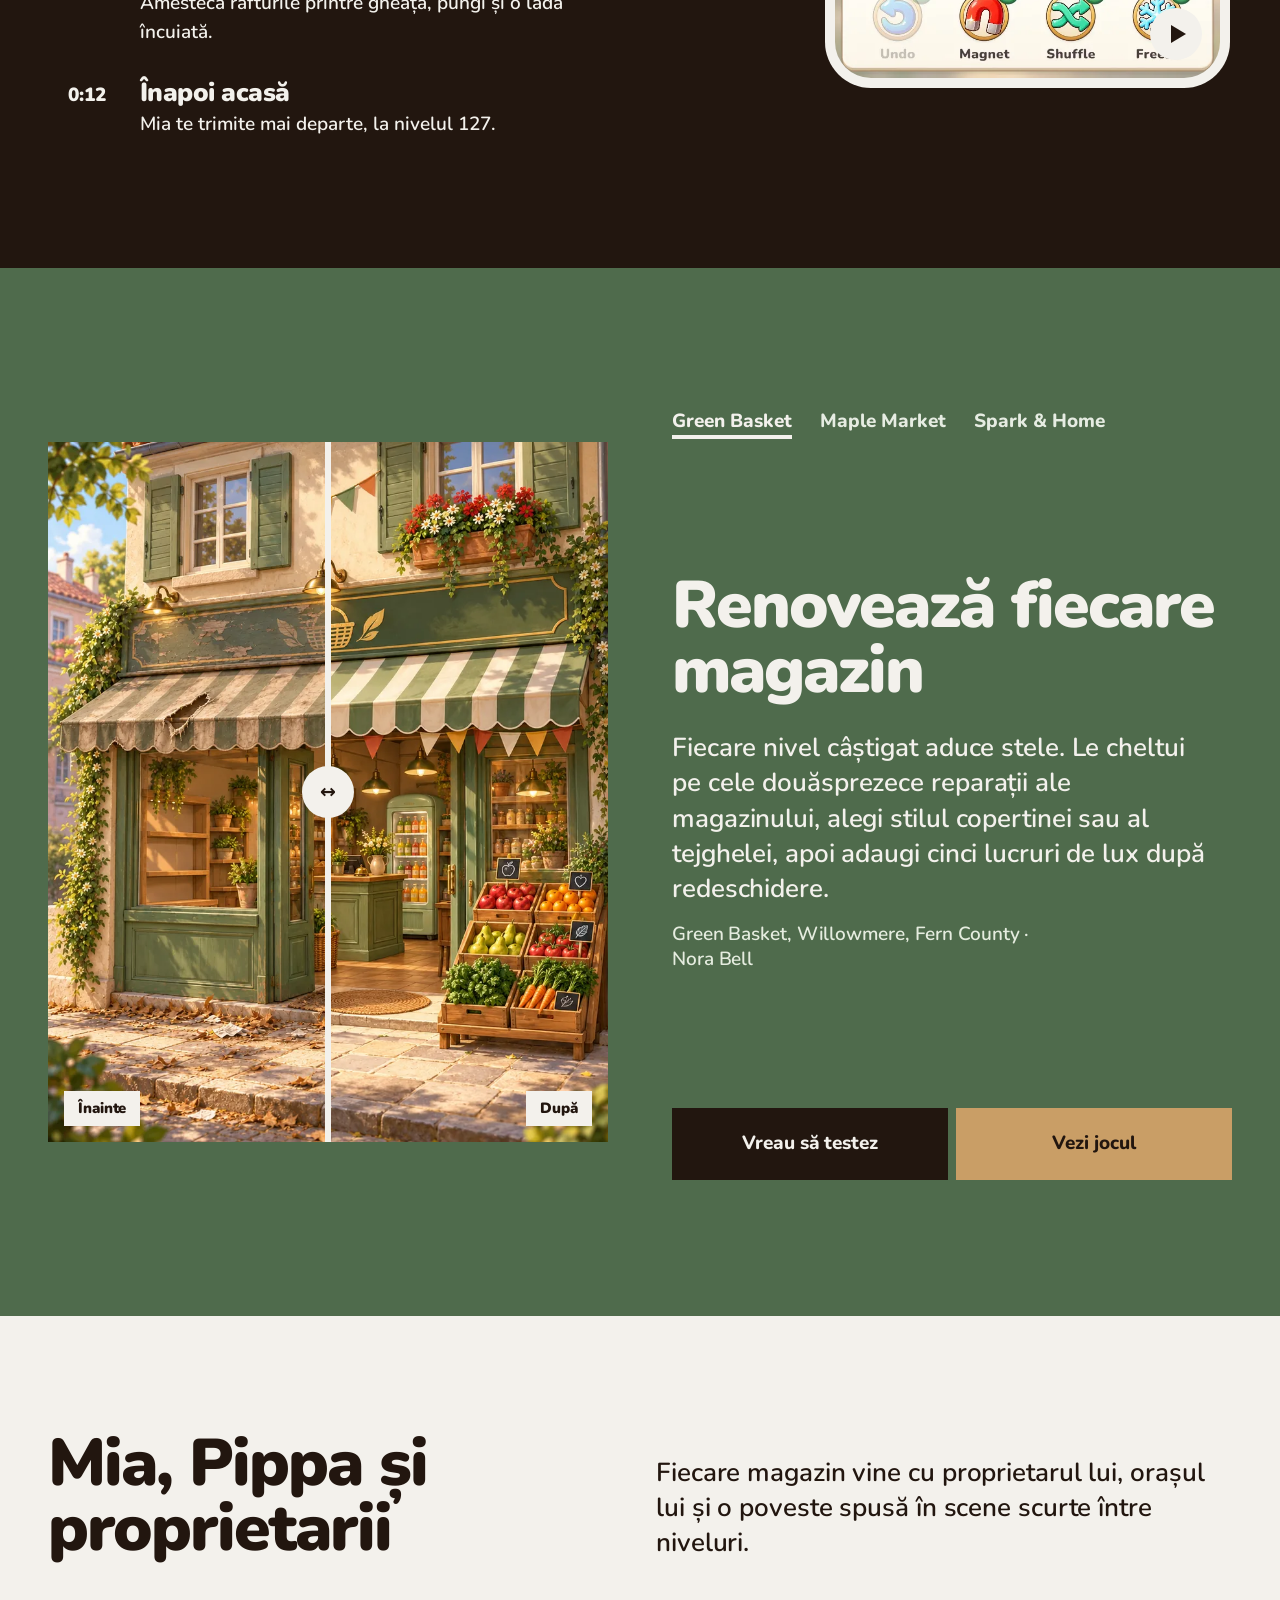
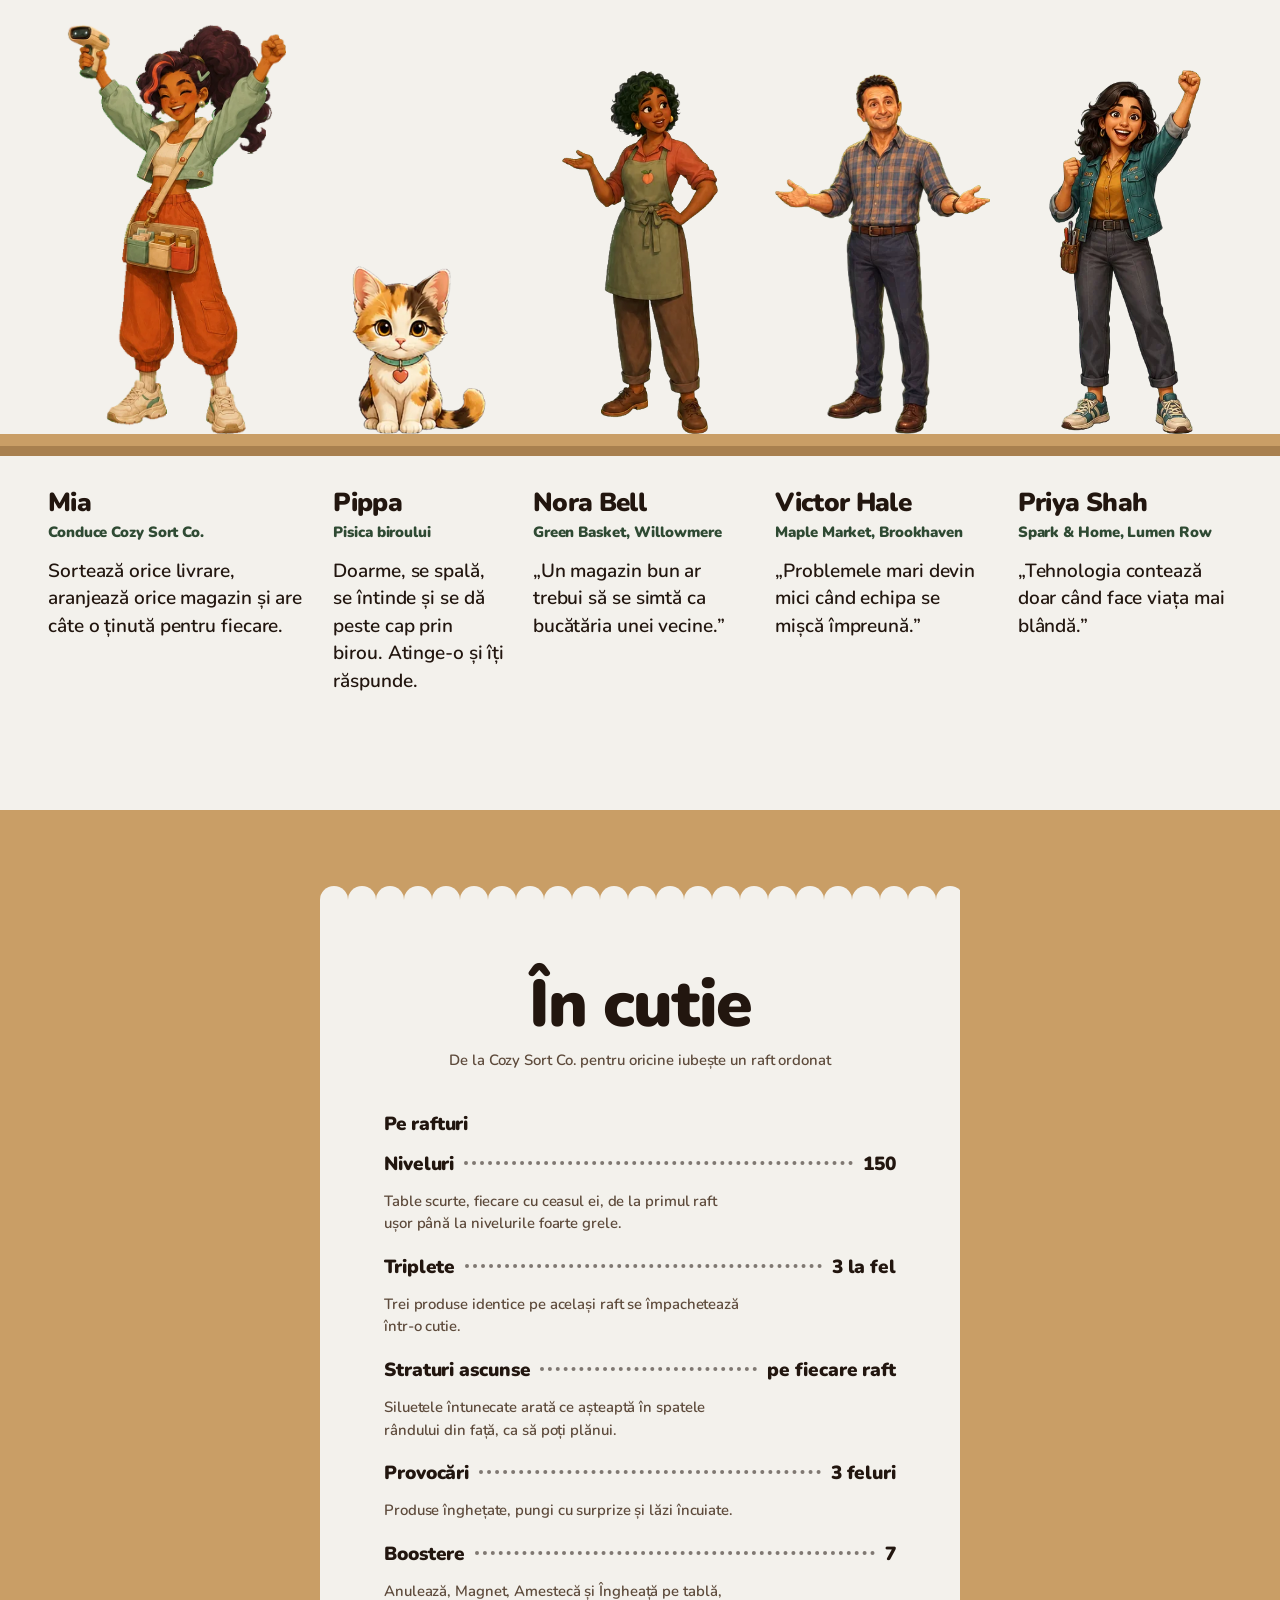
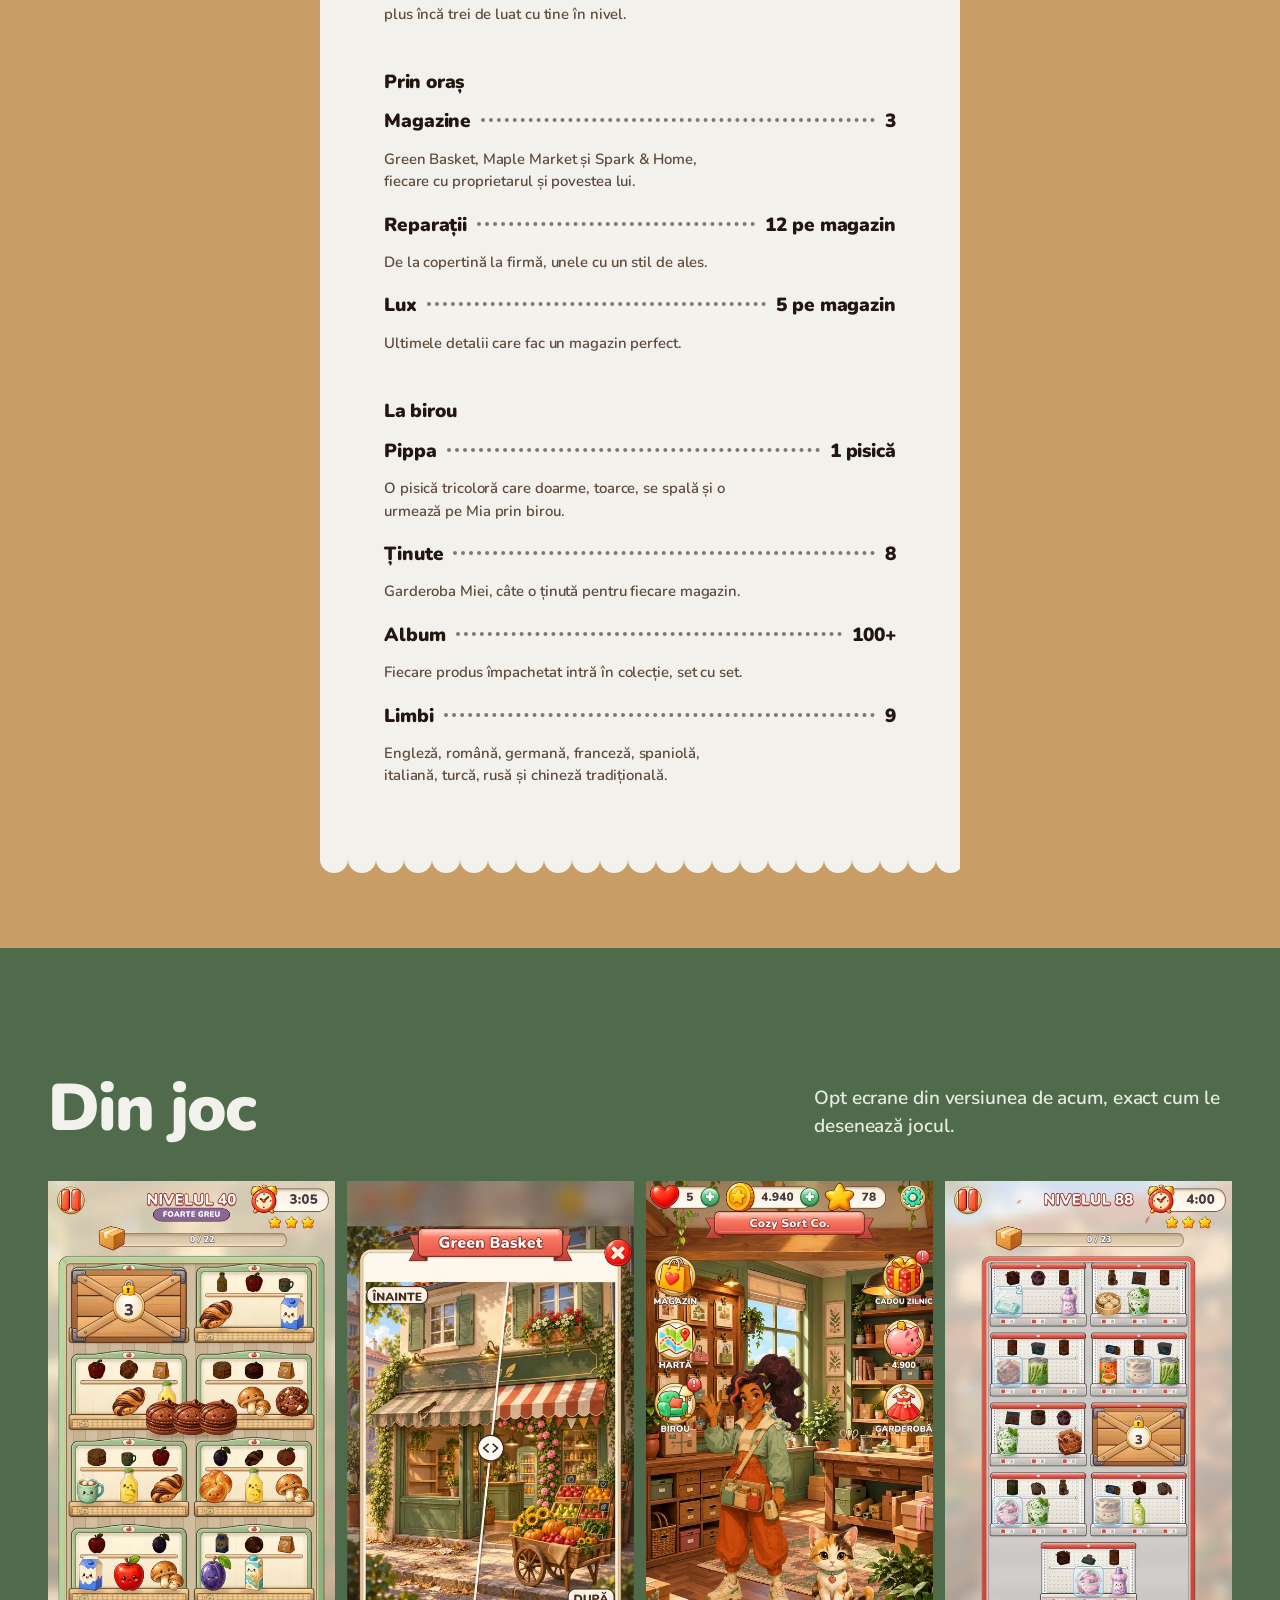
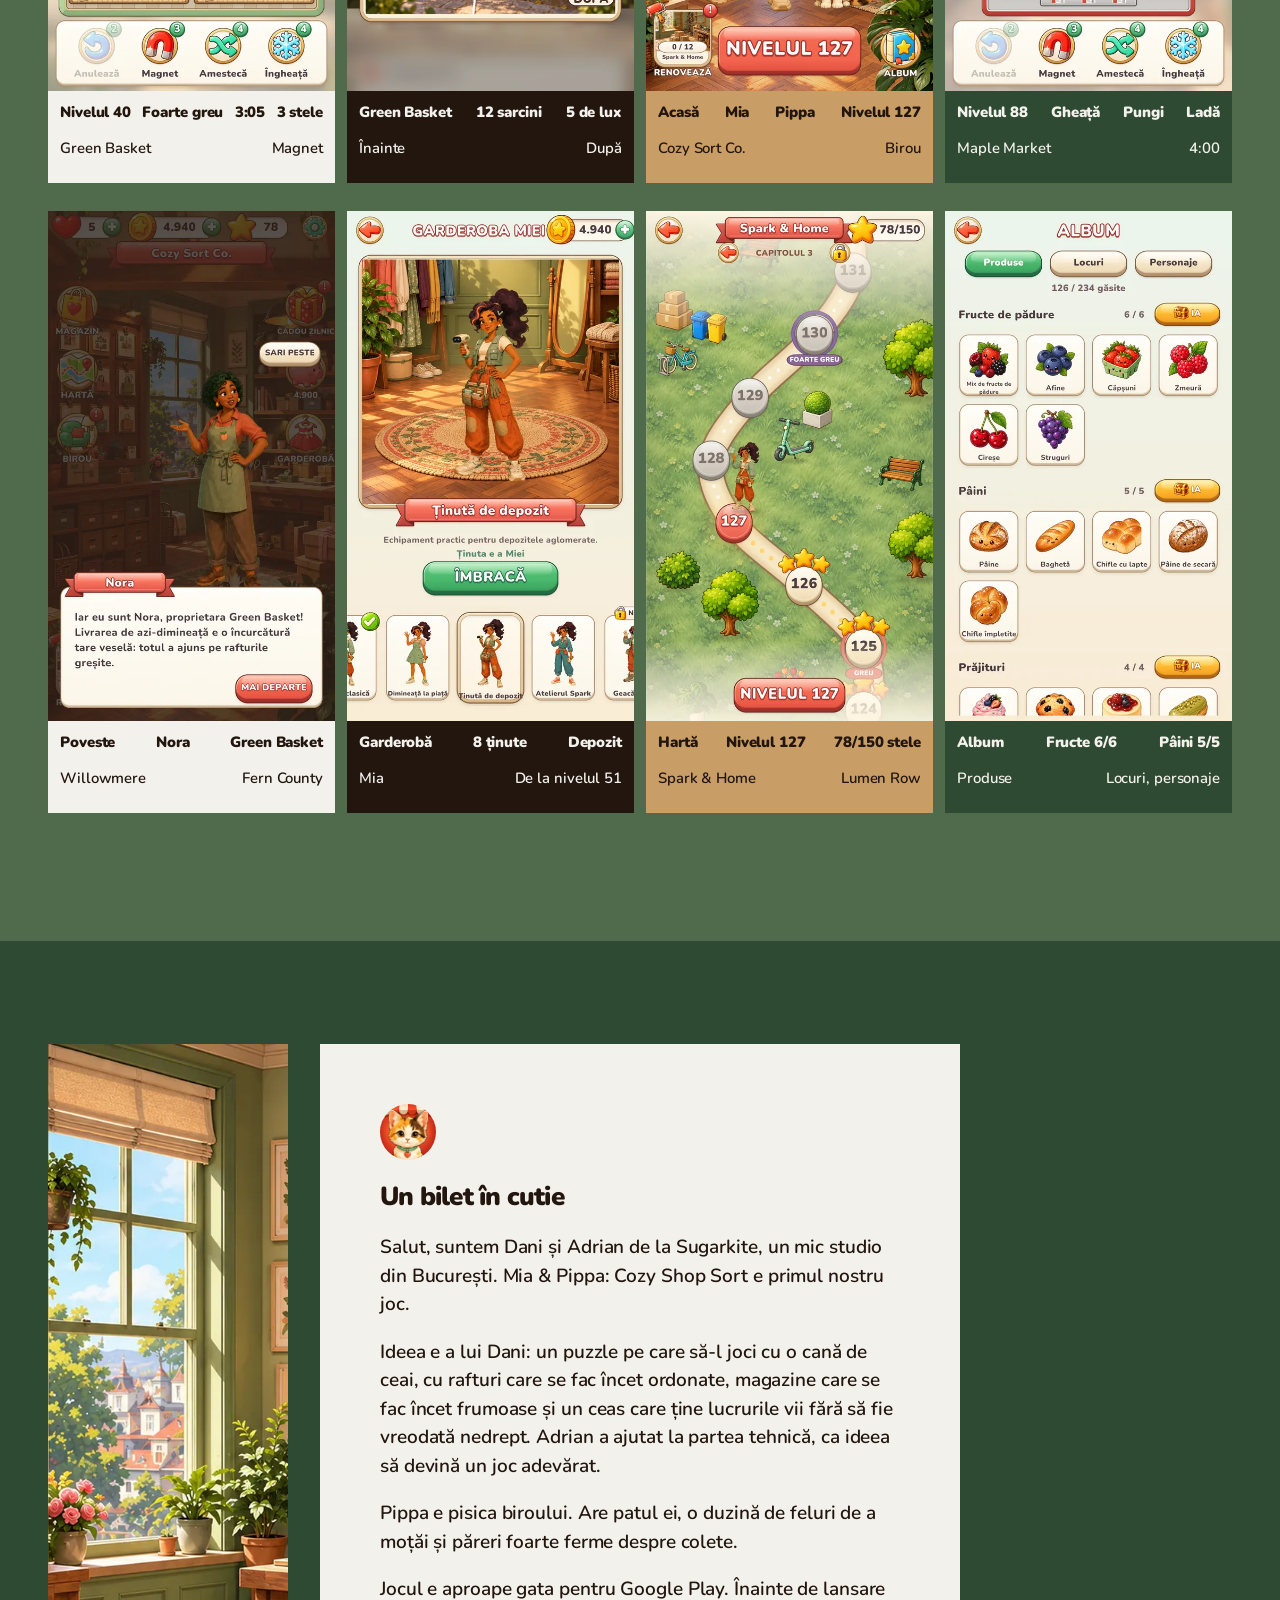
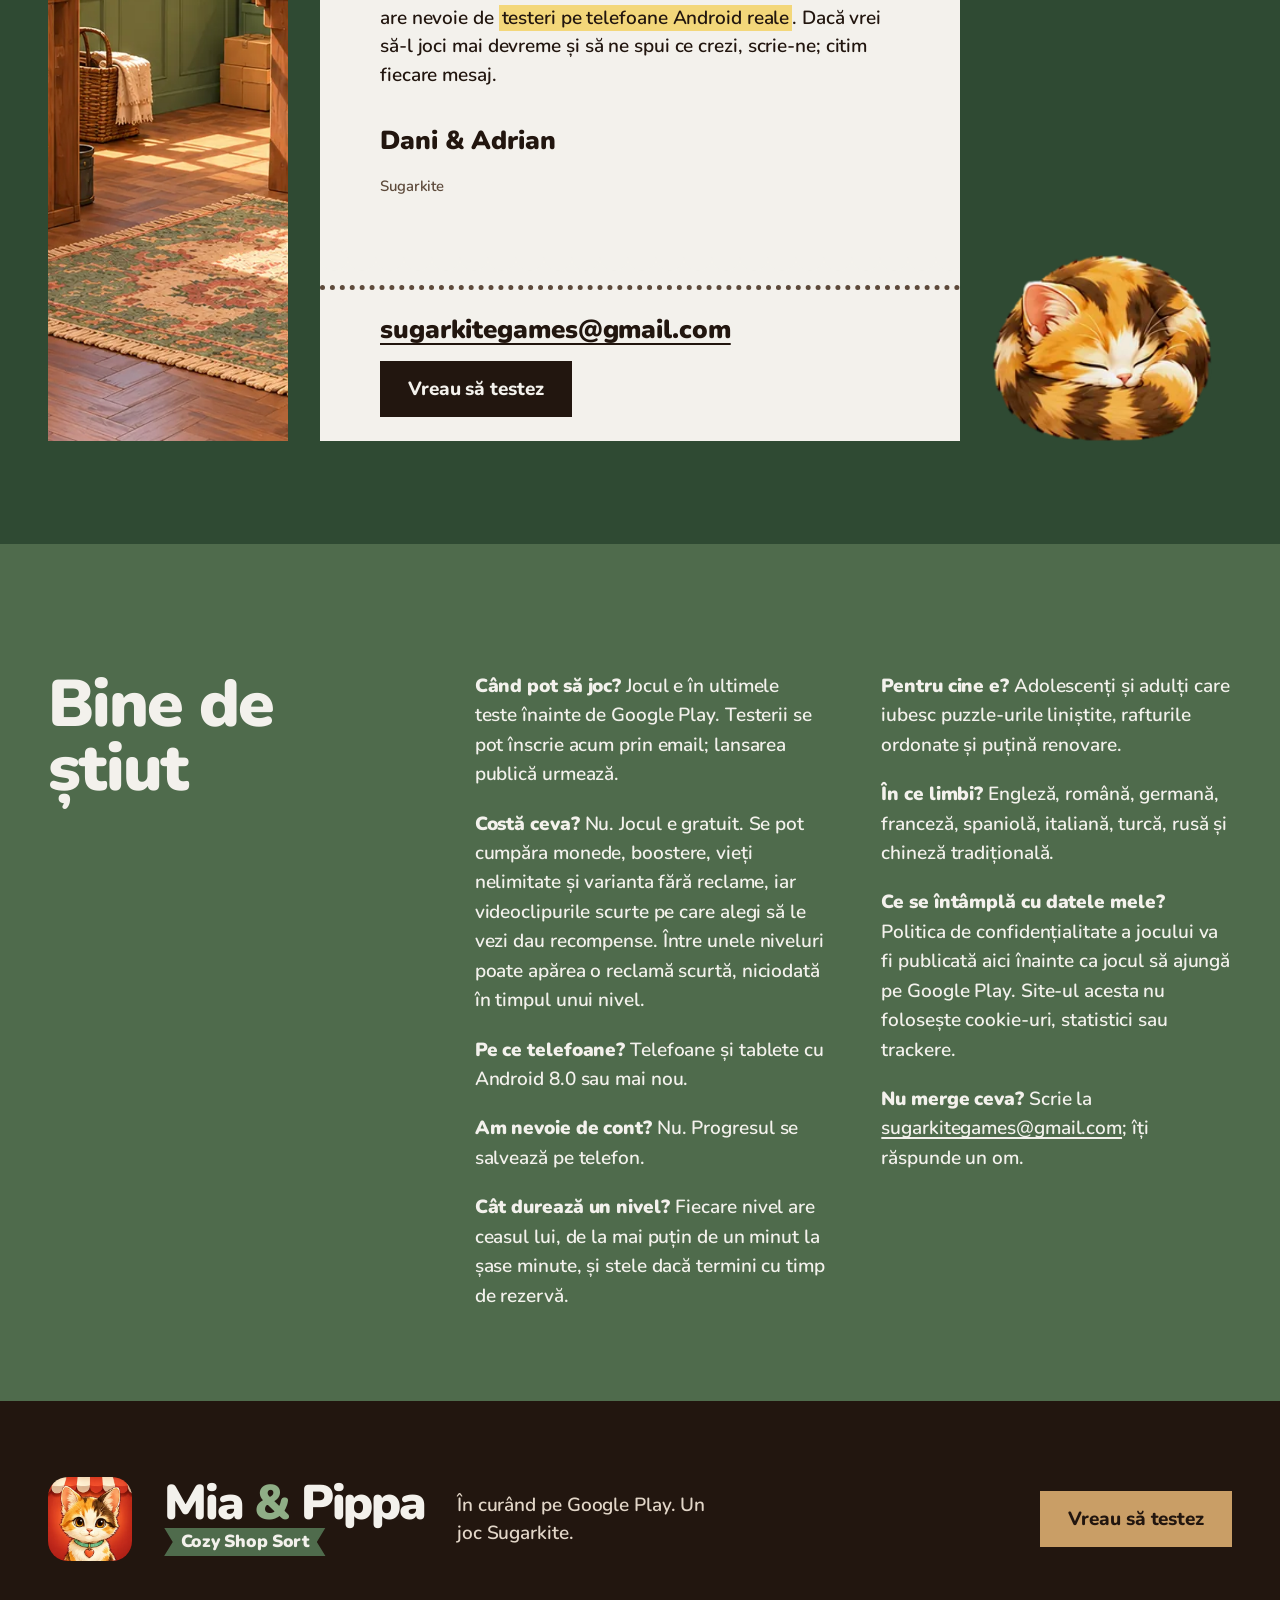
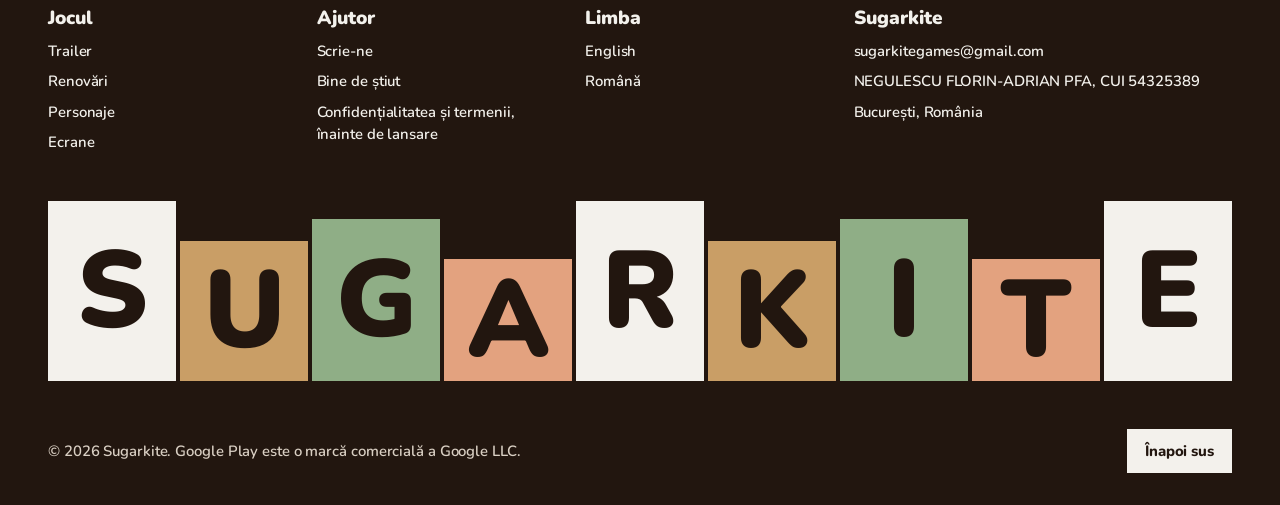
==== commit c4f4a4f2: "Letter: from Dani (the idea) and Adrian (the technical side)" ====
--- a/ro/index.html
+++ b/ro/index.html
@@ -209,12 +209,12 @@
         <div class="letter-sheet">
           <img class="avatar" src="../img/icon.webp" width="256" height="256" alt="">
           <h2 id="letter-title">Un bilet în cutie</h2>
-          <p>Salut, sunt Adrian. Sugarkite e micul meu studio din București, iar Mia &amp; Pippa: Cozy Shop Sort e primul lui joc.</p>
-          <p>Am vrut un puzzle pe care să-l joci cu o cană de ceai: rafturi care se fac încet ordonate, magazine care se fac încet frumoase și un ceas care ține lucrurile vii fără să fie vreodată nedrept.</p>
+          <p>Salut, suntem Dani și Adrian de la Sugarkite, un mic studio din București. Mia &amp; Pippa: Cozy Shop Sort e primul nostru joc.</p>
+          <p>Ideea e a lui Dani: un puzzle pe care să-l joci cu o cană de ceai, cu rafturi care se fac încet ordonate, magazine care se fac încet frumoase și un ceas care ține lucrurile vii fără să fie vreodată nedrept. Adrian a ajutat la partea tehnică, ca ideea să devină un joc adevărat.</p>
           <p>Pippa e pisica biroului. Are patul ei, o duzină de feluri de a moțăi și păreri foarte ferme despre colete.</p>
-          <p>Jocul e aproape gata pentru Google Play. Înainte de lansare are nevoie de <mark>testeri pe telefoane Android reale</mark>. Dacă vrei să-l joci mai devreme și să-mi spui ce crezi, scrie-mi; citesc fiecare mesaj.</p>
-          <p class="sign">Adrian</p>
-          <p class="role">Fondator, Sugarkite</p>
+          <p>Jocul e aproape gata pentru Google Play. Înainte de lansare are nevoie de <mark>testeri pe telefoane Android reale</mark>. Dacă vrei să-l joci mai devreme și să ne spui ce crezi, scrie-ne; citim fiecare mesaj.</p>
+          <p class="sign">Dani &amp; Adrian</p>
+          <p class="role">Sugarkite</p>
         </div>
         <div class="stub">
           <a class="mail" href="mailto:sugarkitegames@gmail.com">sugarkitegames@gmail.com</a>
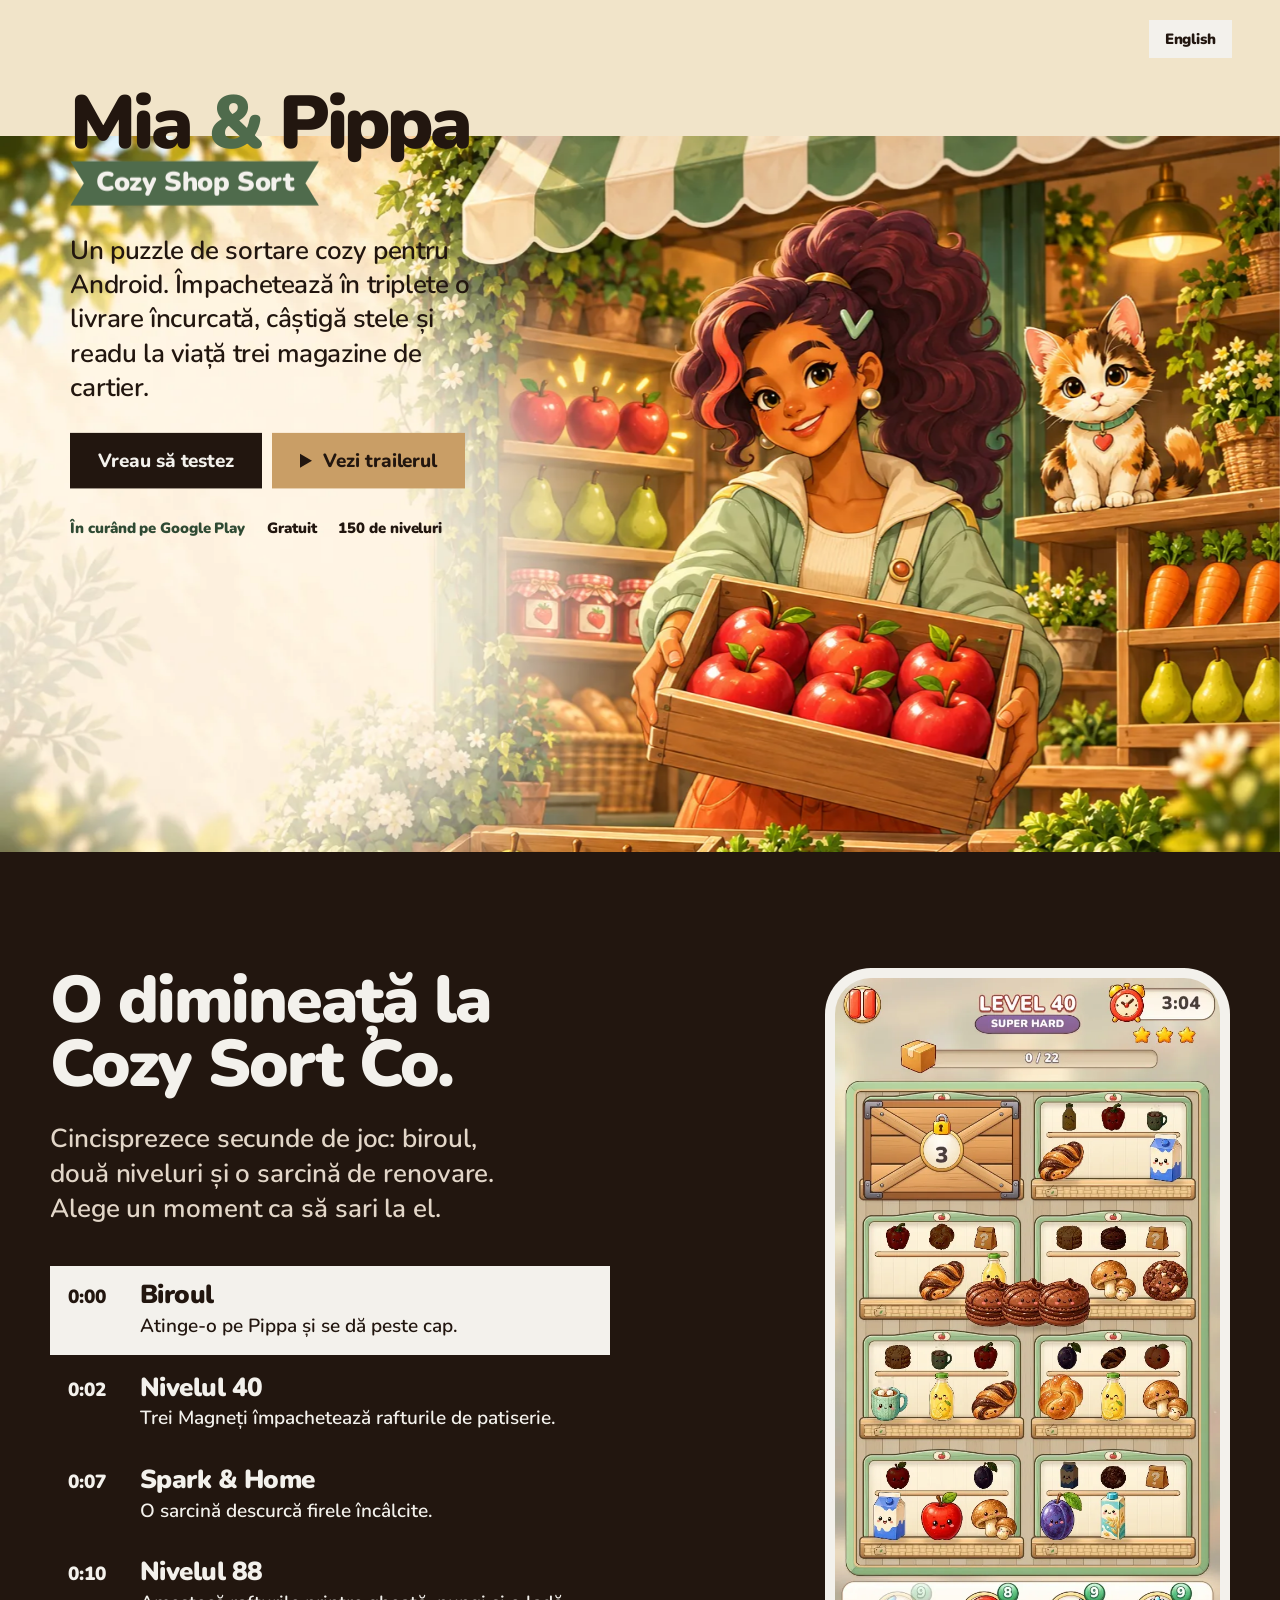
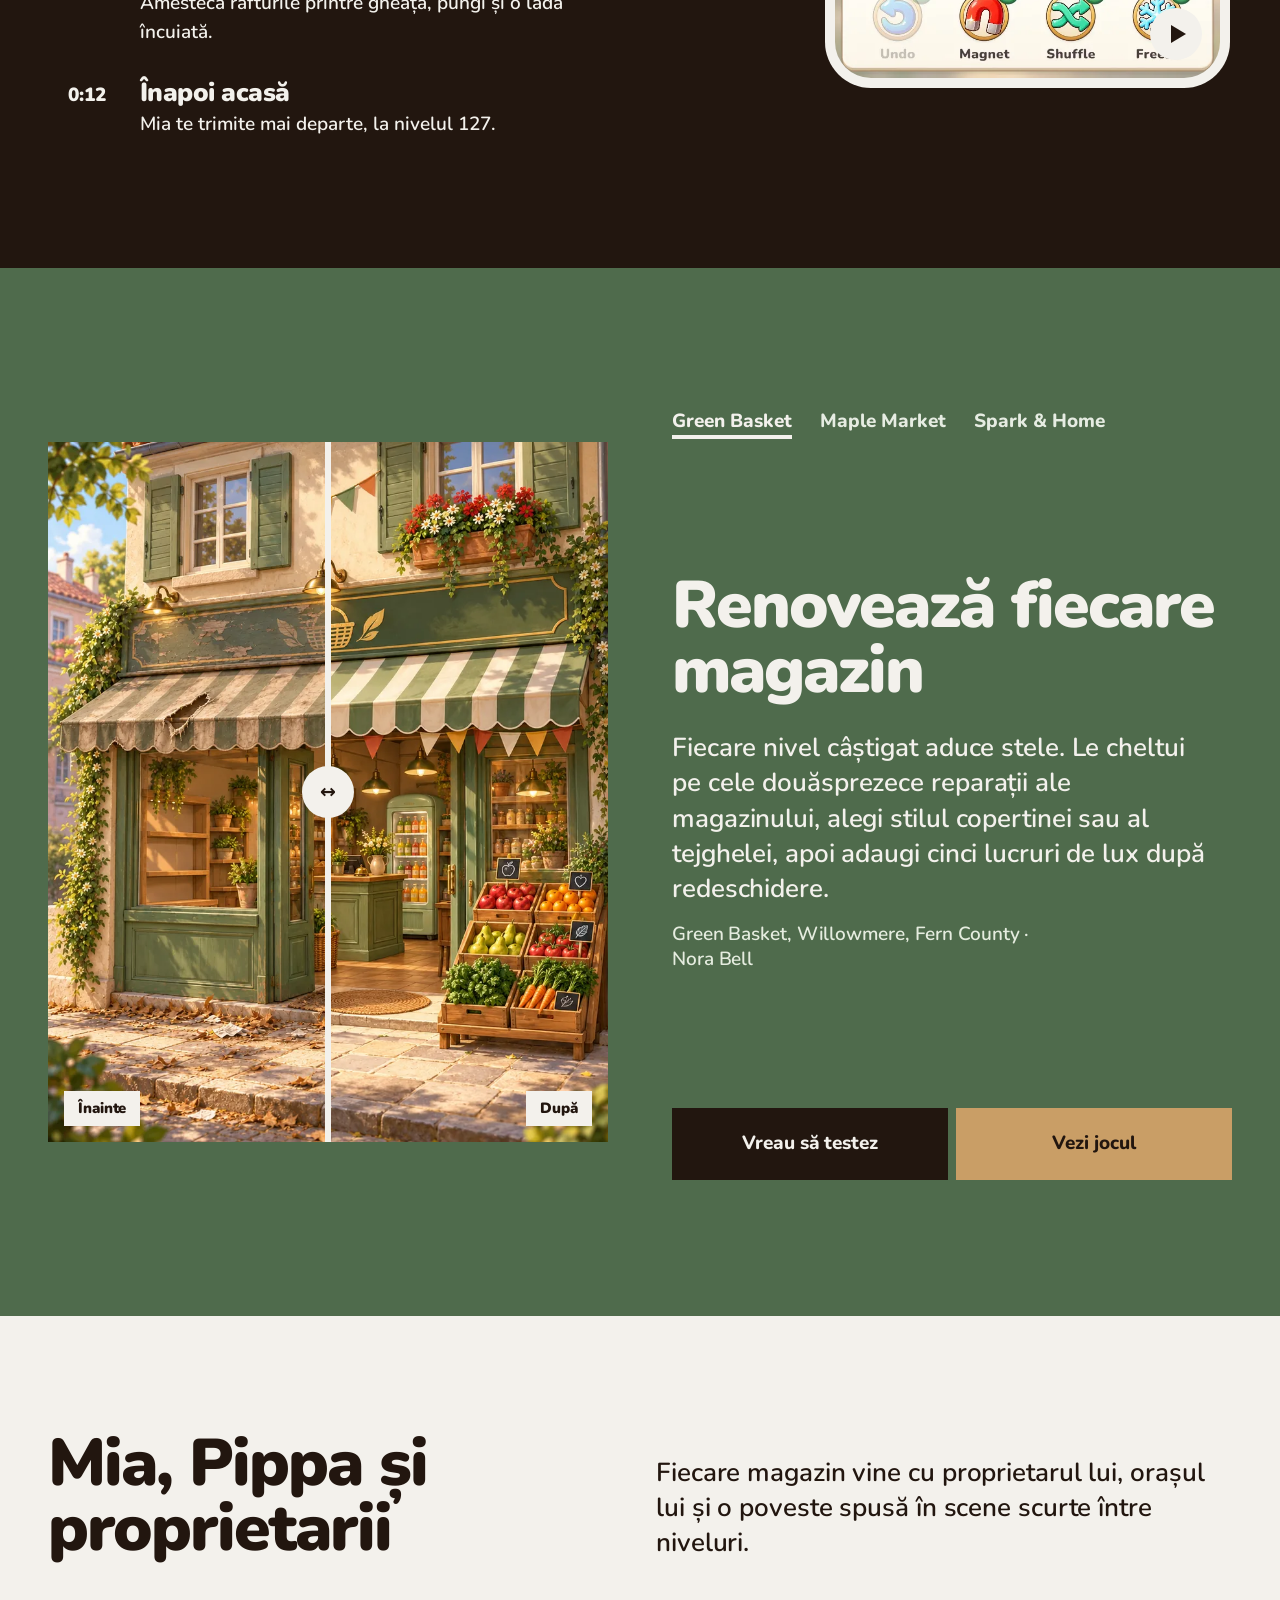
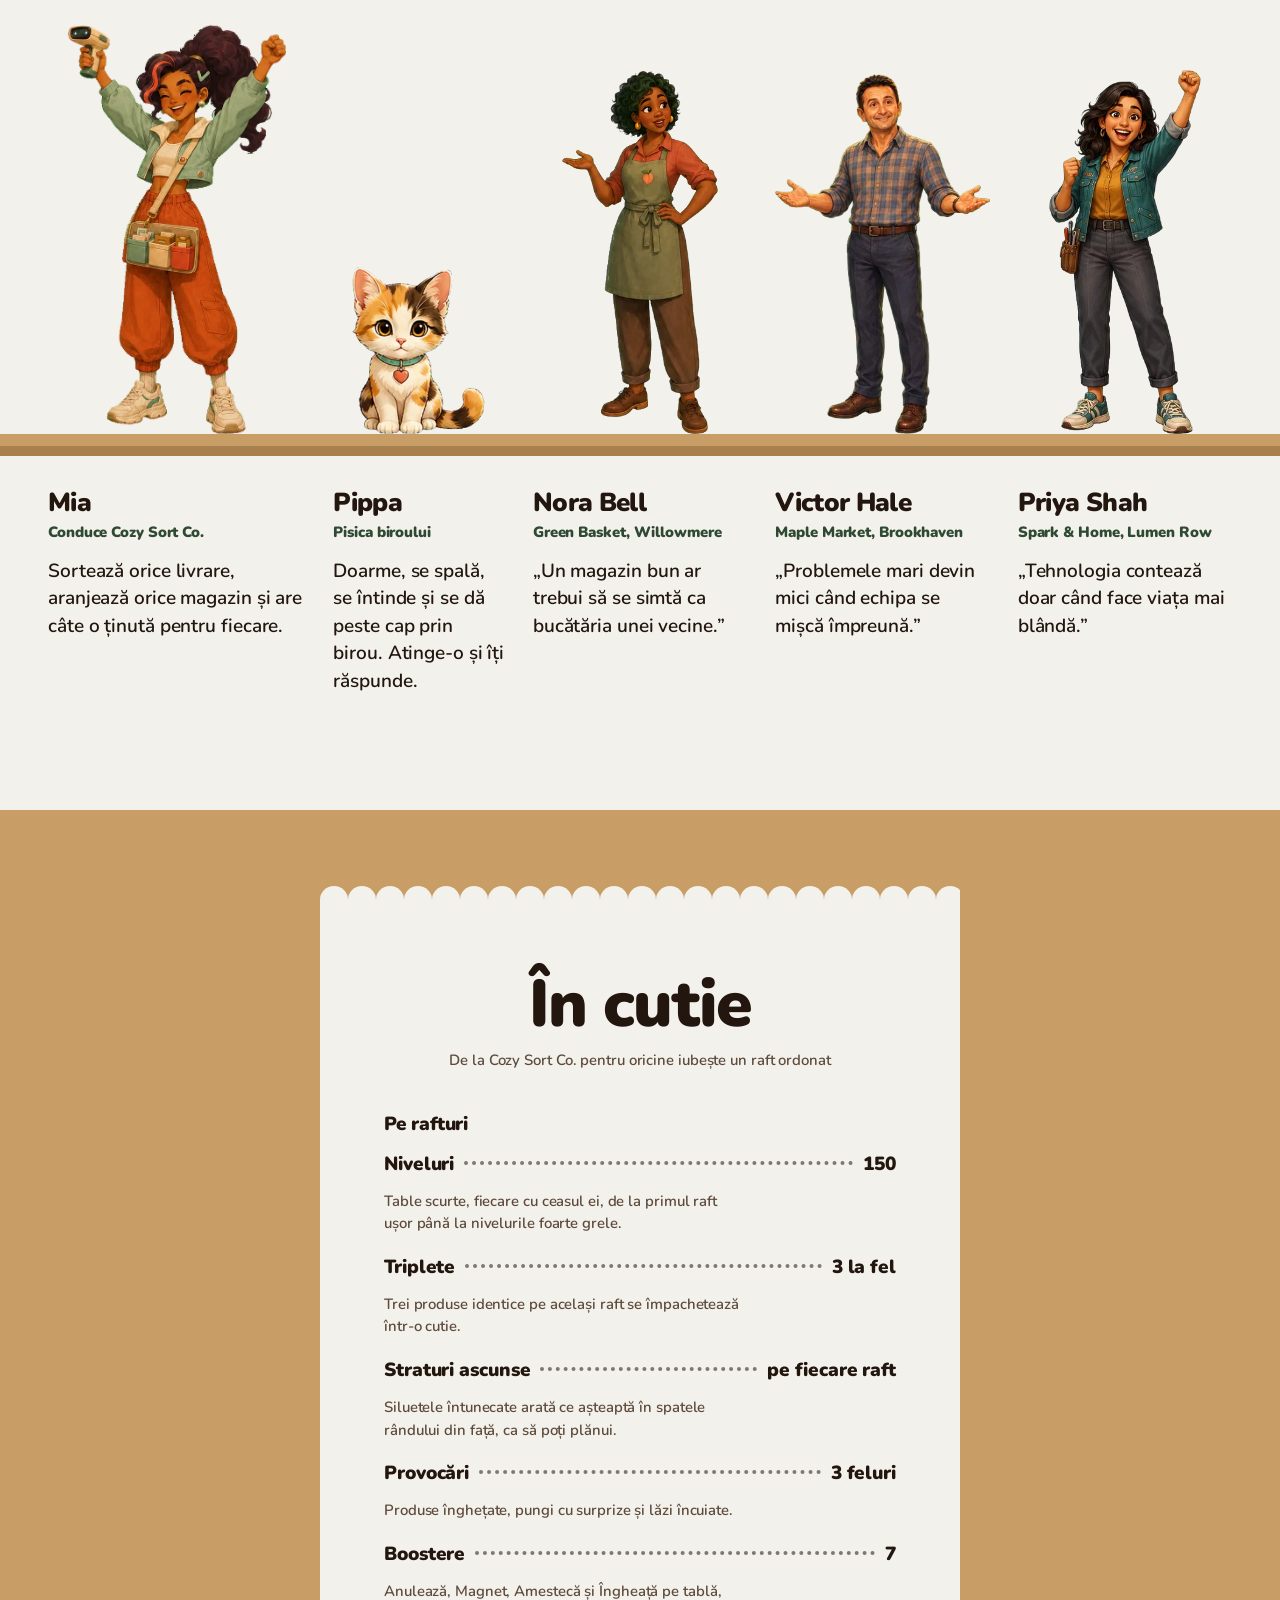
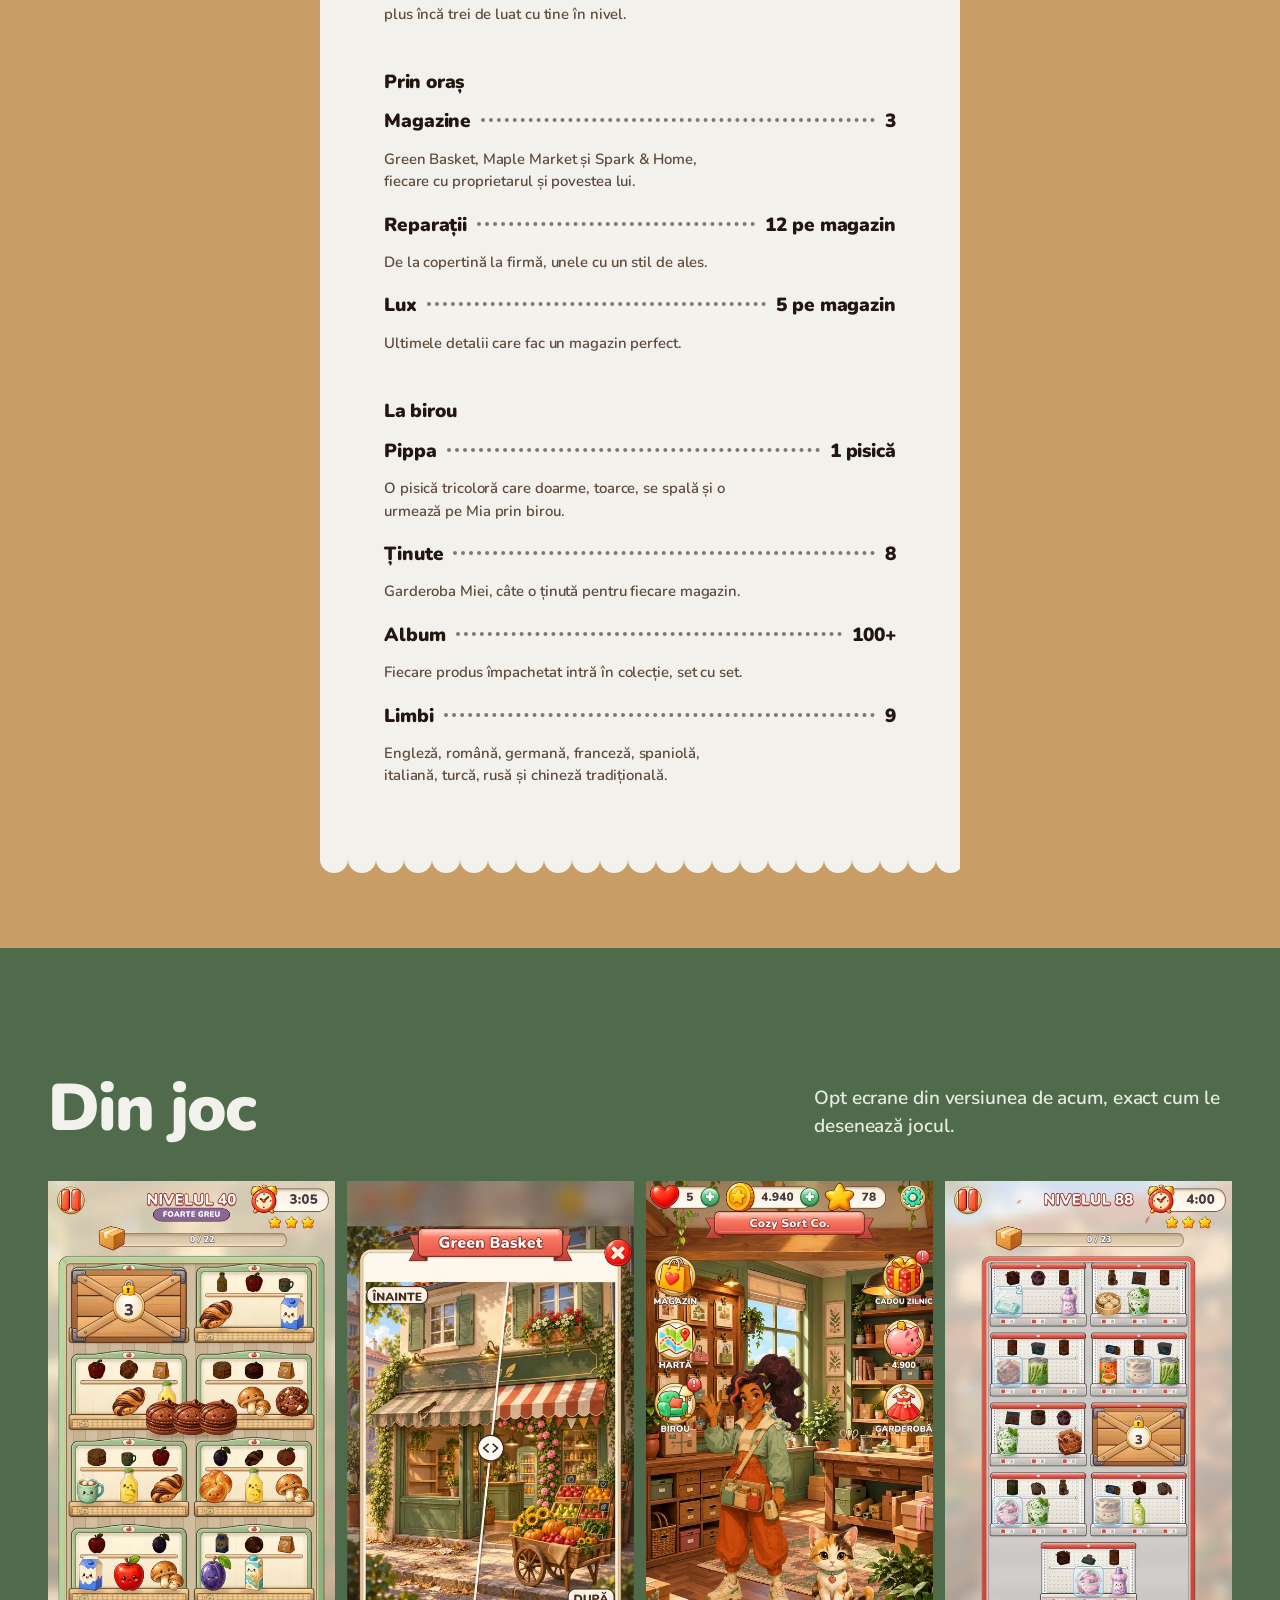
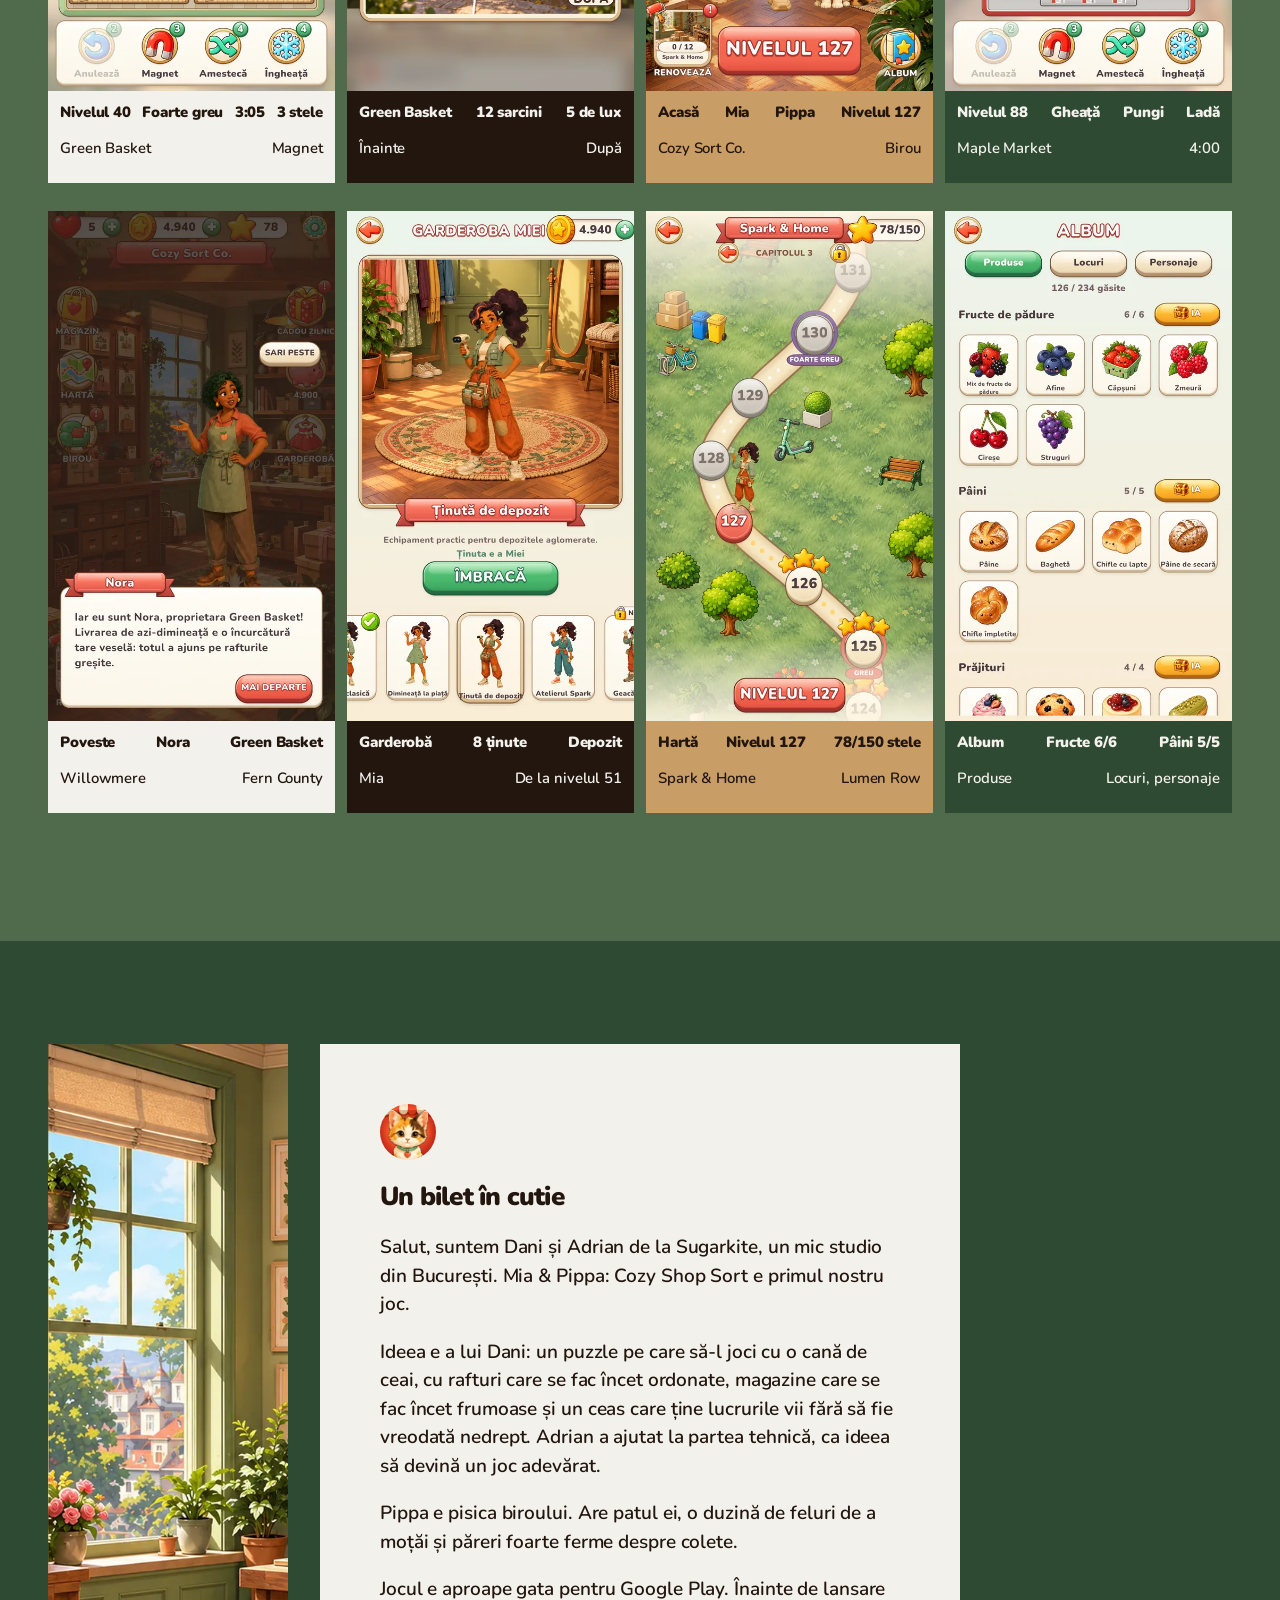
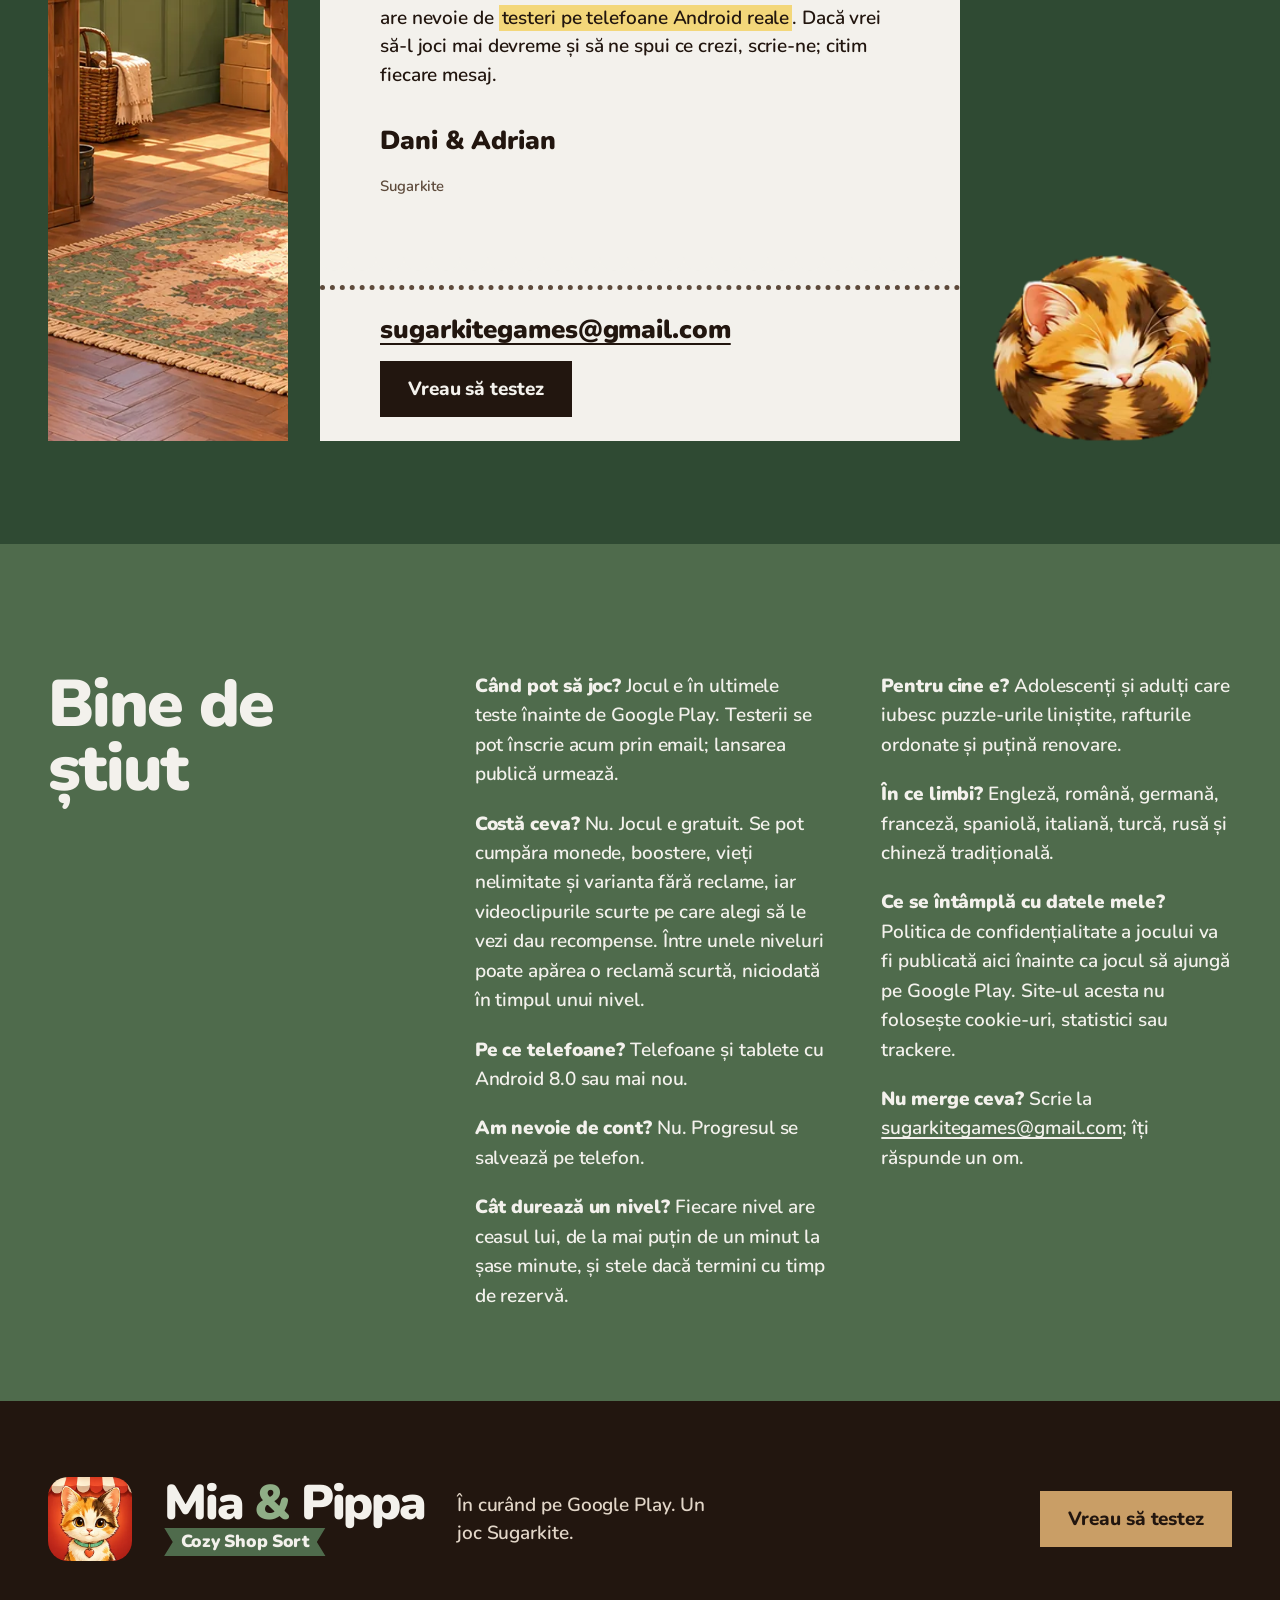
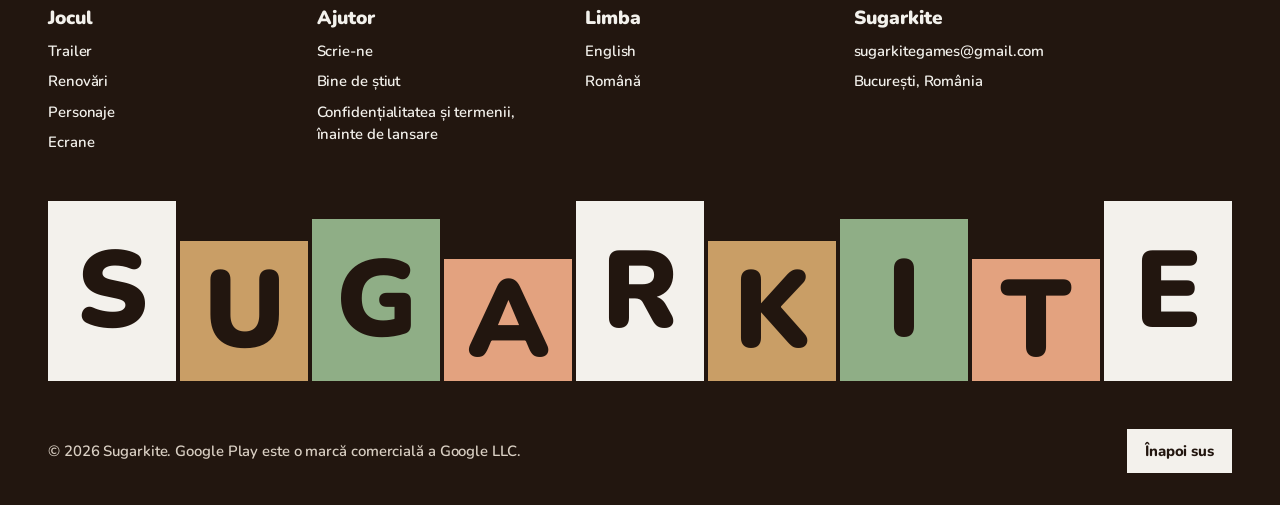
==== commit 91d05d51: "Footer: studio name, email and city only" ====
--- a/ro/index.html
+++ b/ro/index.html
@@ -255,7 +255,7 @@
       <div><h3>Jocul</h3><ul><li><a href="#trailer-title">Trailer</a></li><li><a href="#reno-title">Renovări</a></li><li><a href="#cast-title">Personaje</a></li><li><a href="#screens-title">Ecrane</a></li></ul></div>
       <div><h3>Ajutor</h3><ul><li><a href="mailto:sugarkitegames@gmail.com?subject=Suport">Scrie-ne</a></li><li><a href="#know-title">Bine de știut</a></li><li>Confidențialitatea și termenii, înainte de lansare</li></ul></div>
       <div><h3>Limba</h3><ul><li><a href="../index.html" hreflang="en" lang="en">English</a></li><li><a href="index.html" aria-current="page">Română</a></li></ul></div>
-      <div><h3>Sugarkite</h3><ul><li><a href="mailto:sugarkitegames@gmail.com">sugarkitegames@gmail.com</a></li><li>NEGULESCU FLORIN-ADRIAN PFA, CUI 54325389</li><li>București, România</li></ul></div>
+      <div><h3>Sugarkite</h3><ul><li><a href="mailto:sugarkitegames@gmail.com">sugarkitegames@gmail.com</a></li><li>București, România</li></ul></div>
     </div>
     <h2 id="foot-title" class="mark" aria-label="Sugarkite"><span>S</span><span>U</span><span>G</span><span>A</span><span>R</span><span>K</span><span>I</span><span>T</span><span>E</span></h2>
     <div class="foot-last">
